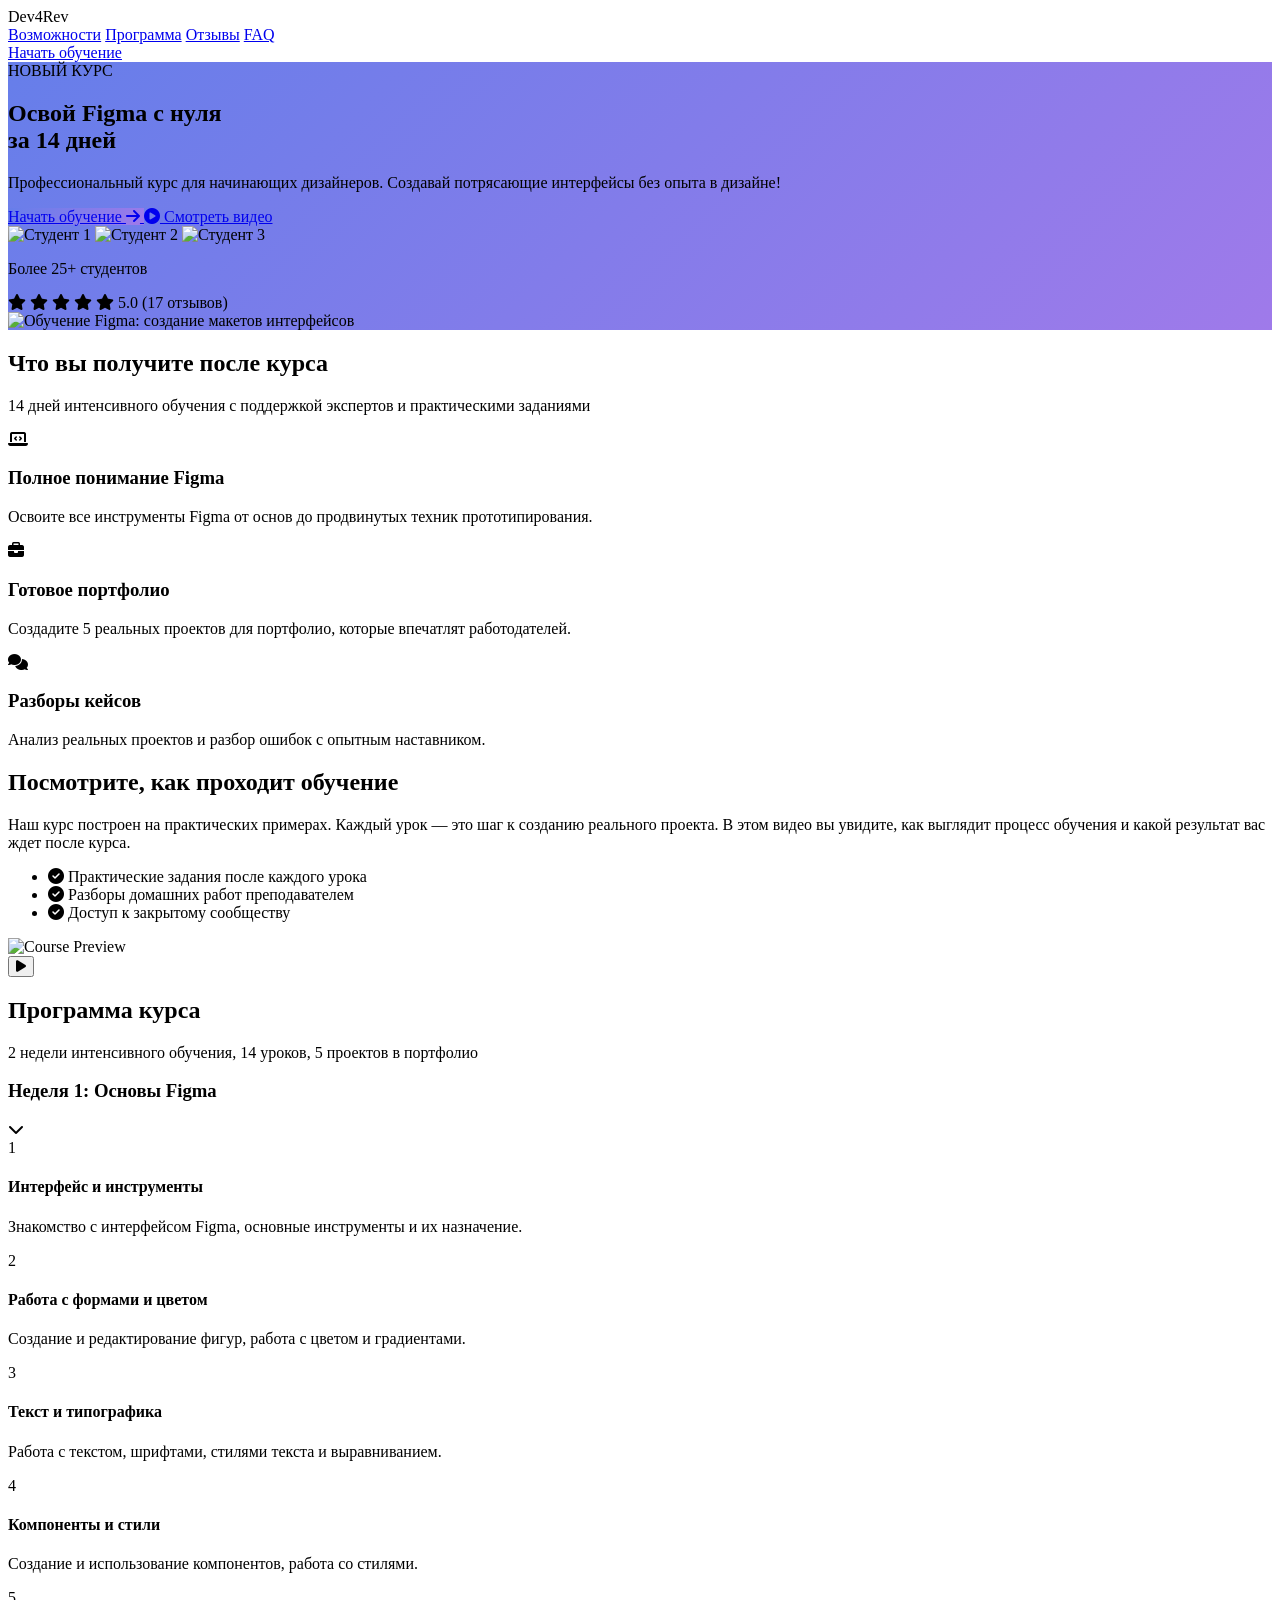
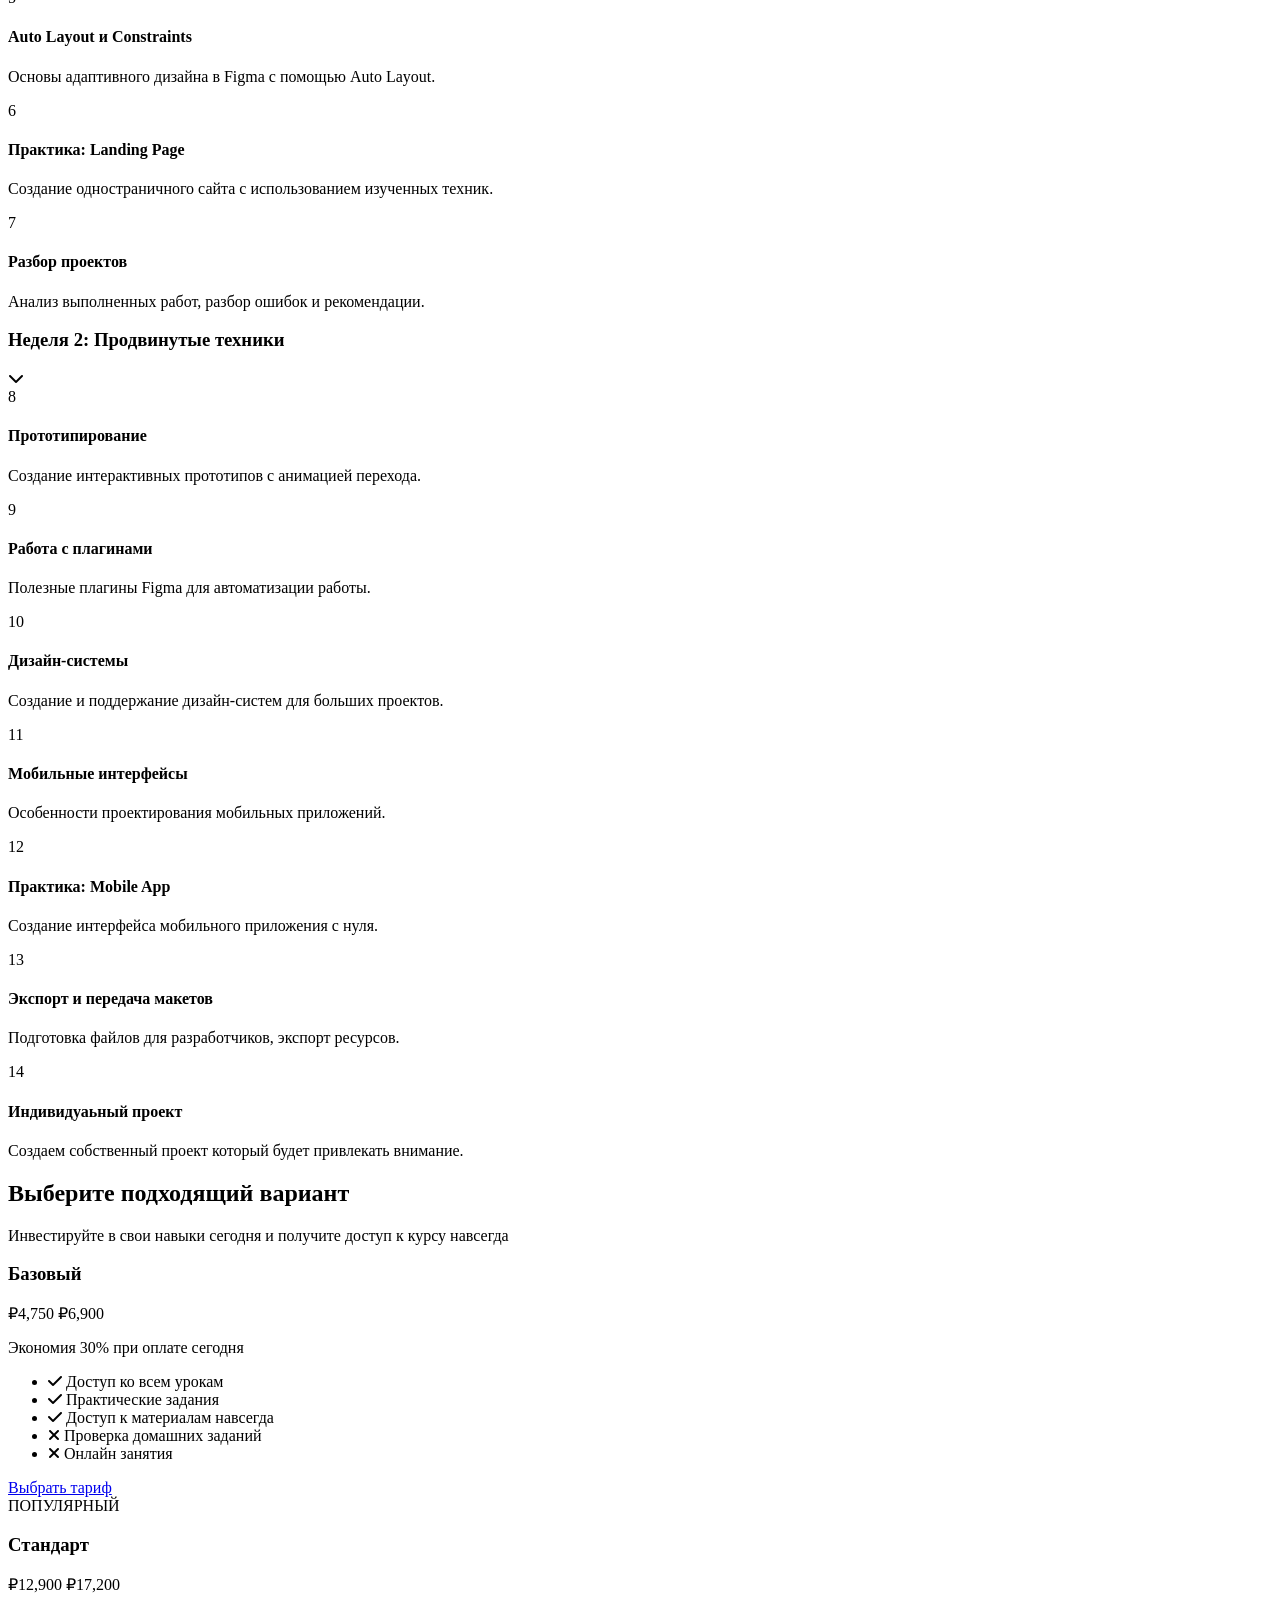
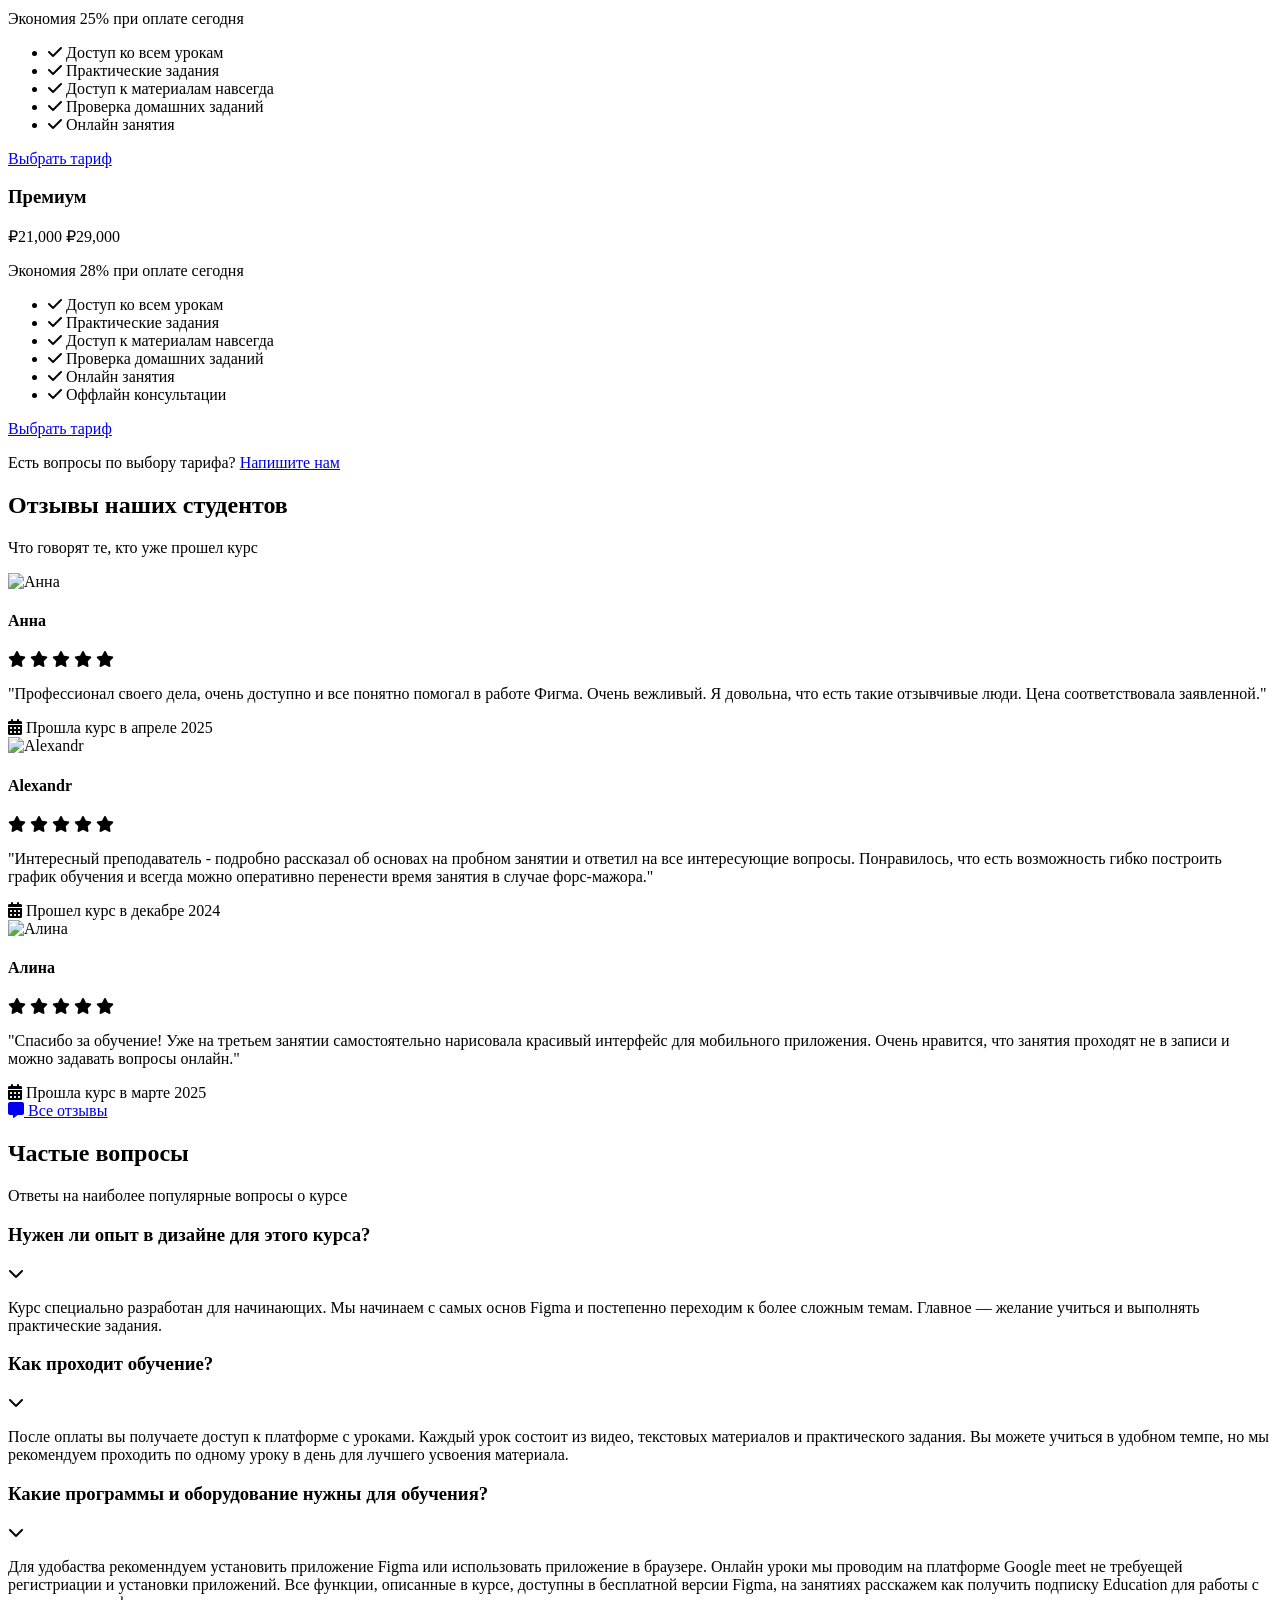
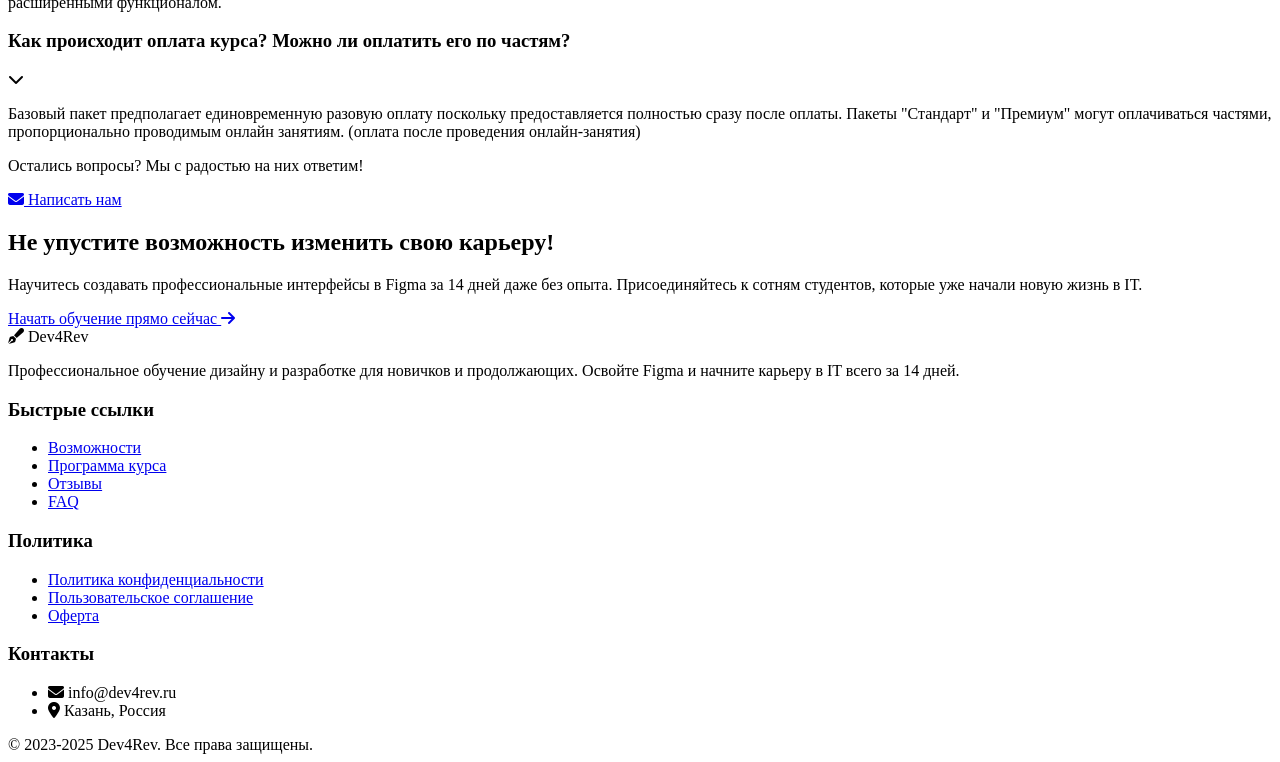
==== index.html @ c92b7bd2 "initial commit" ====
<!DOCTYPE html>
<html lang="ru">
<head>
    <meta charset="UTF-8" />
	<link rel="manifest" href="/site.webmanifest">
    <meta name="viewport" content="width=device-width, initial-scale=1.0" />
    <title>Figma для начинающих | Освой дизайн за 14 дней | Dev4Rev</title>
    <meta name="description" content="Освой Figma с нуля за 14 дней! Профессиональный курс по дизайну интерфейсов для новичков. Практика, портфолио, живое обучение.">

    <!-- Open Graph / Facebook -->
    <meta property="og:title" content="Figma для начинающих | Освой дизайн за 14 дней">
    <meta property="og:description" content="Профессиональный курс по дизайну интерфейсов для новичков.  Практика, портфолио, живое обучение.">
    <meta property="og:url" content="https://dev4rev.ru">
    <meta property="og:type" content="website">

    <!-- Canonical URL -->
    <link rel="canonical" href="https://dev4rev.ru">

    <!-- Schema.org Course Markup -->
    <script type="application/ld+json">
    {
      "@context": "https://schema.org ",
      "@type": "Course",
      "name": "Figma для начинающих",
      "description": "Профессиональный курс для начинающих дизайнеров. Создавай потрясающие интерфейсы без опыта в дизайне!",
      "provider": {
        "@type": "Organization",
        "name": "Dev4Rev",
        "sameAs": "https://dev4rev.ru"
      },
      "courseFormat": "Online",
      "offers": {
        "@type": "Offer",
        "priceCurrency": "RUB",
        "price": "4900",
        "url": "https://dev4rev.ru#program"
      }
    }
    </script>

    <!-- Подключения стилей -->
    <script src="https://cdn.tailwindcss.com "></script>
    <link href="https://fonts.googleapis.com/css2?family=Inter:wght@300;400;500;600;700&display=swap" rel="stylesheet">
    <link rel="stylesheet" href=" https://cdnjs.cloudflare.com/ajax/libs/font-awesome/6.4.0/css/all.min.css ">

    <!-- JS скрипты -->
    <script>
        document.addEventListener('DOMContentLoaded', function () {
            // FAQ accordion
            document.querySelectorAll('#faq [class*="rounded-xl"]').forEach(item => {
                const header = item.querySelector('div[class*="p-6"]');
                const content = item.querySelector('div[class*="hidden"]');
                const icon = item.querySelector('i');
                header.addEventListener('click', () => {
                    content.classList.toggle('hidden');
                    icon.classList.toggle('rotate-180');
                    item.classList.toggle('border-primary');
                    item.classList.toggle('border-gray-200');
                });
            });

            // Program accordion
            document.querySelectorAll('#program .rounded-xl').forEach(item => {
                const header = item.querySelector('div[class*="p-6"]');
                const content = item.querySelector('div[class*="border-t"]');
                const icon = item.querySelector('i');
                header.addEventListener('click', () => {
                    content.classList.toggle('hidden');
                    icon.classList.toggle('rotate-180');
                });
            });
        });

        tailwind.config = {
            theme: {
                extend: {
                    colors: {
                        primary: '#9F7AEA',
                        secondary: '#667EEA',
                        dark: '#1A202C',
                        light: '#F7FAFC',
                    },
                    fontFamily: {
                        sans: ['Inter', 'sans-serif'],
                    },
                }
            }
        }
    </script>

    <!-- Кастомные стили -->
    <style>
        .hero-gradient {
            background: linear-gradient(135deg, #667EEA 0%, #9F7AEA 100%);
        }

        .feature-card:hover {
            transform: translateY(-5px);
            box-shadow: 0 20px 25px -5px rgba(0, 0, 0, 0.1), 0 10px 10px -5px rgba(0, 0, 0, 0.04);
        }

        .transition-all {
            transition: all 0.3s ease;
        }

        .accordion-content {
            transition: max-height 0.3s ease-out, opacity 0.3s ease;
            overflow: hidden;
        }

        .btn-primary {
            background: linear-gradient(135deg, #667EEA 0%, #9F7AEA 100%);
        }

        .btn-primary:hover {
            transform: translateY(-2px);
            box-shadow: 0 10px 15px -3px rgba(0, 0, 0, 0.1), 0 4px 6px -2px rgba(0, 0, 0, 0.05);
        }
    </style>
</head>
<body class="font-sans bg-gray-50">
    <!-- Navigation -->
    <nav class="bg-white shadow-sm fixed w-full z-10">
        <div class="max-w-7xl mx-auto px-4 sm:px-6 lg:px-8">
            <div class="flex justify-between h-16">
                <div class="flex items-center">
                    <div class="flex-shrink-0 flex items-center">
                        <span class="text-xl font-bold text-dark">Dev4Rev</span>
                    </div>
                </div>
                <div class="hidden md:ml-6 md:flex items-center space-x-8">
                    <a href="#features" class="text-gray-500 hover:text-primary transition-all">Возможности</a>
                    <a href="#program" class="text-gray-500 hover:text-primary transition-all">Программа</a>
                    <a href="#reviews" class="text-gray-500 hover:text-primary transition-all">Отзывы</a>
                    <a href="#faq" class="text-gray-500 hover:text-primary transition-all">FAQ</a>
                </div>
                <div class="flex items-center">
                    <a href="#pricing" class="ml-4 inline-flex items-center px-4 py-2 border border-transparent text-sm font-medium rounded-md text-white bg-primary hover:bg-purple-700 transition-all">
                        Начать обучение
                    </a>
                </div>
            </div>
        </div>
    </nav>

    <!-- Hero Section -->
    <main>
        <section class="hero-gradient pt-32 pb-20 text-white">
            <div class="max-w-7xl mx-auto px-4 sm:px-6 lg:px-8">
                <div class="md:flex md:items-center md:justify-between">
                    <div class="md:w-1/2 mb-12 md:mb-0">
                        <span class="inline-block px-3 py-1 text-xs font-semibold bg-white text-primary rounded-full mb-4">НОВЫЙ КУРС</span>
                        <h1 class="text-4xl md:text-5xl font-bold mb-6">Освой Figma с нуля </br>за 14 дней</h1>
                        <p class="text-xl mb-8 text-gray-100">Профессиональный курс для начинающих дизайнеров. Создавай потрясающие интерфейсы без опыта в дизайне!</p>
                        <div class="flex flex-col sm:flex-row space-y-4 sm:space-y-0 sm:space-x-4">
                            <a href="#pricing" class="btn-primary px-8 py-4 rounded-lg font-bold text-white text-center transition-all">
                                Начать обучение <i class="fas fa-arrow-right ml-2"></i>
                            </a>
                            <a href="#video" class="flex items-center justify-center px-8 py-4 bg-white bg-opacity-10 rounded-lg font-medium transition-all hover:bg-opacity-20">
                                <i class="fas fa-play-circle mr-2 text-xl"></i> Смотреть видео
                            </a>
                        </div>
                        <div class="mt-10 flex items-center">
                            <div class="flex -space-x-2">
                                <img class="w-10 h-10 rounded-full border-2 border-white" src="https://randomuser.me/api/portraits/women/12.jpg " alt="Студент 1">
                                <img class="w-10 h-10 rounded-full border-2 border-white" src="https://randomuser.me/api/portraits/men/32.jpg " alt="Студент 2">
                                <img class="w-10 h-10 rounded-full border-2 border-white" src="https://randomuser.me/api/portraits/women/44.jpg " alt="Студент 3">
                            </div>
                            <div class="ml-4">
                                <p class="text-sm font-medium">Более <span class="font-bold">25+</span> студентов</p>
                                <div class="flex">
                                    <i class="fas fa-star text-yellow-300"></i>
                                    <i class="fas fa-star text-yellow-300"></i>
                                    <i class="fas fa-star text-yellow-300"></i>
                                    <i class="fas fa-star text-yellow-300"></i>
                                    <i class="fas fa-star text-yellow-300"></i>
                                    <span class="ml-1 text-sm">5.0 (17 отзывов)</span>
                                </div>
                            </div>
                        </div>
                    </div>
                    <div class="md:w-1/2 relative">
                        <div class="relative z-4">
                            <img src="https://cdn.sanity.io/images/599r6htc/regionalized/c0b37c91abda040890243c39c5973fde5b888a18-1081x541.png?w=1200&q=70&fit=max&auto=format " alt="Обучение Figma: создание макетов интерфейсов" class="rounded-lg shadow-2xl transform rotate-1">
                        </div>
                        <div class="absolute -bottom-6 -left-6 w-32 h-32 bg-purple-200 rounded-full opacity-30"></div>
                        <div class="absolute -top-6 -right-6 w-40 h-40 bg-blue-200 rounded-full opacity-30"></div>
                    </div>
                </div>
            </div>
        </section>

    <!-- Features Section -->
    <section id="features" class="py-20 bg-gray-50">
        <div class="max-w-7xl mx-auto px-4 sm:px-6 lg:px-8">
            <div class="text-center mb-16">
                <h2 class="text-3xl font-bold text-dark mb-4">Что вы получите после курса</h2>
                <p class="text-xl text-gray-600 max-w-3xl mx-auto">14 дней интенсивного обучения с поддержкой экспертов и практическими заданиями</p>
            </div>
            <div class="grid grid-cols-1 md:grid-cols-2 lg:grid-cols-3 gap-8">
                <div class="feature-card bg-white p-8 rounded-xl shadow-md transition-all">
                    <div class="w-14 h-14 bg-purple-100 rounded-lg flex items-center justify-center mb-6">
                        <i class="fas fa-laptop-code text-primary text-2xl"></i>
                    </div>
                    <h3 class="text-xl font-semibold mb-3">Полное понимание Figma</h3>
                    <p class="text-gray-600">Освоите все инструменты Figma от основ до продвинутых техник прототипирования.</p>
                </div>
                <div class="feature-card bg-white p-8 rounded-xl shadow-md transition-all">
                    <div class="w-14 h-14 bg-blue-100 rounded-lg flex items-center justify-center mb-6">
                        <i class="fas fa-briefcase text-secondary text-2xl"></i>
                    </div>
                    <h3 class="text-xl font-semibold mb-3">Готовое портфолио</h3>
                    <p class="text-gray-600">Создадите 5 реальных проектов для портфолио, которые впечатлят работодателей.</p>
                </div>
                <div class="feature-card bg-white p-8 rounded-xl shadow-md transition-all">
                    <div class="w-14 h-14 bg-purple-100 rounded-lg flex items-center justify-center mb-6">
                        <i class="fas fa-comments text-primary text-2xl"></i>
                    </div>
                    <h3 class="text-xl font-semibold mb-3">Разборы кейсов</h3>
                    <p class="text-gray-600">Анализ реальных проектов и разбор ошибок с опытным наставником.</p>
                </div>
            </div>
        </div>
    </section>

    <!-- Video Section -->
    <section id="video" class="py-20 bg-white">
        <div class="max-w-7xl mx-auto px-4 sm:px-6 lg:px-8">
            <div class="md:flex items-center">
                <div class="md:w-1/2 mb-12 md:mb-0 md:pr-12">
                    <h2 class="text-3xl font-bold text-dark mb-6">Посмотрите, как проходит обучение</h2>
                    <p class="text-gray-600 mb-8">Наш курс построен на практических примерах. Каждый урок — это шаг к созданию реального проекта. В этом видео вы увидите, как выглядит процесс обучения и какой результат вас ждет после курса.</p>
                    <ul class="space-y-4">
                        <li class="flex items-start">
                            <i class="fas fa-check-circle text-primary mt-1 mr-3"></i>
                            <span class="text-gray-700">Практические задания после каждого урока</span>
                        </li>
                        <li class="flex items-start">
                            <i class="fas fa-check-circle text-primary mt-1 mr-3"></i>
                            <span class="text-gray-700">Разборы домашних работ преподавателем</span>
                        </li>
                        <li class="flex items-start">
                            <i class="fas fa-check-circle text-primary mt-1 mr-3"></i>
                            <span class="text-gray-700">Доступ к закрытому сообществу</span>
                        </li>
                    </ul>
                </div>
                <div class="md:w-1/2 relative">
                    <div class="relative aspect-w-16 aspect-h-9 overflow-hidden rounded-xl shadow-xl">
                        <img src="https://framerusercontent.com/images/FvdrqyqziFHAx7HoDDETx0c4aE0.png" alt="Course Preview" class="w-full h-full object-cover">
                        <div class="absolute inset-0 flex items-center justify-center">
                            <a href="#" target="__blank">
							<button class="w-16 h-16 rounded-full bg-white bg-opacity-80 flex items-center justify-center transform transition-all hover:scale-110">
                                <i class="fas fa-play text-primary text-2xl"></i>
                            </button></a>
                        </div>
                    </div>
                    <div class="absolute -bottom-6 -left-6 w-32 h-32 bg-purple-100 rounded-full opacity-30 z-0"></div>
                </div>
            </div>
        </div>
    </section>

    <!-- Program Section -->
    <section id="program" class="py-20 bg-gray-50">
        <div class="max-w-7xl mx-auto px-4 sm:px-6 lg:px-8">
            <div class="text-center mb-16">
                <h2 class="text-3xl font-bold text-dark mb-4">Программа курса</h2>
                <p class="text-xl text-gray-600 max-w-3xl mx-auto">2 недели интенсивного обучения, 14 уроков, 5 проектов в портфолио</p>
            </div>
            <div class="max-w-3xl mx-auto">
                <div class="space-y-8">
                    <!-- Week 1 -->
                    <div class="bg-white rounded-xl shadow-md overflow-hidden transition-all hover:shadow-lg">
                        <div class="p-6 bg-primary text-white flex justify-between items-center cursor-pointer hover:bg-purple-700">
                            <h3 class="text-xl font-bold">Неделя 1: Основы Figma</h3>
                            <i class="fas fa-chevron-down transform transition-transform duration-300"></i>
                        </div>
                        <div class="px-6 py-4 border-t border-gray-100">
                            <div class="space-y-4">
                                <div class="flex items-start">
                                    <div class="flex-shrink-0 h-10 w-10 rounded-full bg-purple-50 flex items-center justify-center mr-4">
                                        <span class="text-primary font-bold">1</span>
                                    </div>
                                    <div>
                                        <h4 class="font-medium text-gray-900">Интерфейс и инструменты</h4>
                                        <p class="text-gray-600 text-sm mt-1">Знакомство с интерфейсом Figma, основные инструменты и их назначение.</p>
                                    </div>
                                </div>
                                <div class="flex items-start">
                                    <div class="flex-shrink-0 h-10 w-10 rounded-full bg-purple-50 flex items-center justify-center mr-4">
                                        <span class="text-primary font-bold">2</span>
                                    </div>
                                    <div>
                                        <h4 class="font-medium text-gray-900">Работа с формами и цветом</h4>
                                        <p class="text-gray-600 text-sm mt-1">Создание и редактирование фигур, работа с цветом и градиентами.</p>
                                    </div>
                                </div>
                                <div class="flex items-start">
                                    <div class="flex-shrink-0 h-10 w-10 rounded-full bg-purple-50 flex items-center justify-center mr-4">
                                        <span class="text-primary font-bold">3</span>
                                    </div>
                                    <div>
                                        <h4 class="font-medium text-gray-900">Текст и типографика</h4>
                                        <p class="text-gray-600 text-sm mt-1">Работа с текстом, шрифтами, стилями текста и выравниванием.</p>
                                    </div>
                                </div>
                                <div class="flex items-start">
                                    <div class="flex-shrink-0 h-10 w-10 rounded-full bg-purple-50 flex items-center justify-center mr-4">
                                        <span class="text-primary font-bold">4</span>
                                    </div>
                                    <div>
                                        <h4 class="font-medium text-gray-900">Компоненты и стили</h4>
                                        <p class="text-gray-600 text-sm mt-1">Создание и использование компонентов, работа со стилями.</p>
                                    </div>
                                </div>
                                <div class="flex items-start">
                                    <div class="flex-shrink-0 h-10 w-10 rounded-full bg-purple-50 flex items-center justify-center mr-4">
                                        <span class="text-primary font-bold">5</span>
                                    </div>
                                    <div>
                                        <h4 class="font-medium text-gray-900">Auto Layout и Constraints</h4>
                                        <p class="text-gray-600 text-sm mt-1">Основы адаптивного дизайна в Figma с помощью Auto Layout.</p>
                                    </div>
                                </div>
                                <div class="flex items-start">
                                    <div class="flex-shrink-0 h-10 w-10 rounded-full bg-purple-50 flex items-center justify-center mr-4">
                                        <span class="text-primary font-bold">6</span>
                                    </div>
                                    <div>
                                        <h4 class="font-medium text-gray-900">Практика: Landing Page</h4>
                                        <p class="text-gray-600 text-sm mt-1">Создание одностраничного сайта с использованием изученных техник.</p>
                                    </div>
                                </div>
                                <div class="flex items-start">
                                    <div class="flex-shrink-0 h-10 w-10 rounded-full bg-purple-50 flex items-center justify-center mr-4">
                                        <span class="text-primary font-bold">7</span>
                                    </div>
                                    <div>
                                        <h4 class="font-medium text-gray-900">Разбор проектов</h4>
                                        <p class="text-gray-600 text-sm mt-1">Анализ выполненных работ, разбор ошибок и рекомендации.</p>
                                    </div>
                                </div>
                            </div>
                        </div>
                    </div>
                    <!-- Week 2 -->
                    <div class="bg-white rounded-xl shadow-md overflow-hidden">
                        <div class="p-6 bg-secondary text-white flex justify-between items-center cursor-pointer">
                            <h3 class="text-xl font-bold">Неделя 2: Продвинутые техники</h3>
                            <i class="fas fa-chevron-down transform transition-transform duration-300"></i>
                        </div>
                        <div class="px-6 py-4 border-t border-gray-100">
                            <div class="space-y-4">
                                <div class="flex items-start">
                                    <div class="flex-shrink-0 h-10 w-10 rounded-full bg-blue-50 flex items-center justify-center mr-4">
                                        <span class="text-secondary font-bold">8</span>
                                    </div>
                                    <div>
                                        <h4 class="font-medium text-gray-900">Прототипирование</h4>
                                        <p class="text-gray-600 text-sm mt-1">Создание интерактивных прототипов с анимацией перехода.</p>
                                    </div>
                                </div>
                                <div class="flex items-start">
                                    <div class="flex-shrink-0 h-10 w-10 rounded-full bg-blue-50 flex items-center justify-center mr-4">
                                        <span class="text-secondary font-bold">9</span>
                                    </div>
                                    <div>
                                        <h4 class="font-medium text-gray-900">Работа с плагинами</h4>
                                        <p class="text-gray-600 text-sm mt-1">Полезные плагины Figma для автоматизации работы.</p>
                                    </div>
                                </div>
                                <div class="flex items-start">
                                    <div class="flex-shrink-0 h-10 w-10 rounded-full bg-blue-50 flex items-center justify-center mr-4">
                                        <span class="text-secondary font-bold">10</span>
                                    </div>
                                    <div>
                                        <h4 class="font-medium text-gray-900">Дизайн-системы</h4>
                                        <p class="text-gray-600 text-sm mt-1">Создание и поддержание дизайн-систем для больших проектов.</p>
                                    </div>
                                </div>
                                <div class="flex items-start">
                                    <div class="flex-shrink-0 h-10 w-10 rounded-full bg-blue-50 flex items-center justify-center mr-4">
                                        <span class="text-secondary font-bold">11</span>
                                    </div>
                                    <div>
                                        <h4 class="font-medium text-gray-900">Мобильные интерфейсы</h4>
                                        <p class="text-gray-600 text-sm mt-1">Особенности проектирования мобильных приложений.</p>
                                    </div>
                                </div>
                                <div class="flex items-start">
                                    <div class="flex-shrink-0 h-10 w-10 rounded-full bg-blue-50 flex items-center justify-center mr-4">
                                        <span class="text-secondary font-bold">12</span>
                                    </div>
                                    <div>
                                        <h4 class="font-medium text-gray-900">Практика: Mobile App</h4>
                                        <p class="text-gray-600 text-sm mt-1">Создание интерфейса мобильного приложения с нуля.</p>
                                    </div>
                                </div>
                                <div class="flex items-start">
                                    <div class="flex-shrink-0 h-10 w-10 rounded-full bg-blue-50 flex items-center justify-center mr-4">
                                        <span class="text-secondary font-bold">13</span>
                                    </div>
                                    <div>
                                        <h4 class="font-medium text-gray-900">Экспорт и передача макетов</h4>
                                        <p class="text-gray-600 text-sm mt-1">Подготовка файлов для разработчиков, экспорт ресурсов.</p>
                                    </div>
                                </div>
                                <div class="flex items-start">
                                    <div class="flex-shrink-0 h-10 w-10 rounded-full bg-blue-50 flex items-center justify-center mr-4">
                                        <span class="text-secondary font-bold">14</span>
                                    </div>
                                    <div>
                                        <h4 class="font-medium text-gray-900">Индивидуаьный проект</h4>
                                        <p class="text-gray-600 text-sm mt-1">Создаем собственный проект который будет привлекать внимание.</p>
                                    </div>
                                </div>
                            </div>
                        </div>
                    </div>
                </div>
            </div>
        </div>
    </section>

    <!-- Pricing Section -->
    <section id="pricing" class="py-20 bg-white">
        <div class="max-w-7xl mx-auto px-4 sm:px-6 lg:px-8">
            <div class="text-center mb-16">
                <h2 class="text-3xl font-bold text-dark mb-4">Выберите подходящий вариант</h2>
                <p class="text-xl text-gray-600 max-w-3xl mx-auto">Инвестируйте в свои навыки сегодня и получите доступ к курсу навсегда</p>
            </div>
            <div class="grid grid-cols-1 md:grid-cols-3 gap-8 max-w-5xl mx-auto">
                <!-- Basic Plan -->
                <div class="bg-white rounded-xl shadow-md overflow-hidden border border-gray-200">
                    <div class="p-6 bg-gray-50">
                        <h3 class="text-xl font-semibold text-gray-800">Базовый</h3>
                        <div class="mt-4">
                            <span class="text-4xl font-bold text-dark">₽4,750</span>
                            <span class="text-gray-500 line-through ml-2">₽6,900</span>
                        </div>
                        <p class="mt-2 text-sm text-gray-500">Экономия 30% при оплате сегодня</p>
                    </div>
                    <div class="p-6">
                        <ul class="space-y-4">
                            <li class="flex items-start">
                                <i class="fas fa-check text-green-500 mt-1 mr-3"></i>
                                <span class="text-gray-700">Доступ ко всем урокам</span>
                            </li>
                            <li class="flex items-start">
                                <i class="fas fa-check text-green-500 mt-1 mr-3"></i>
                                <span class="text-gray-700">Практические задания</span>
                            </li>
                            <li class="flex items-start">
                                <i class="fas fa-check text-green-500 mt-1 mr-3"></i>
                                <span class="text-gray-700">Доступ к материалам навсегда</span>
                            </li>
                            <li class="flex items-start opacity-50">
                                <i class="fas fa-times text-gray-400 mt-1 mr-3"></i>
                                <span class="text-gray-500">Проверка домашних заданий</span>
                            </li>
                            <li class="flex items-start opacity-50">
                                <i class="fas fa-times text-gray-400 mt-1 mr-3"></i>
                                <span class="text-gray-500">Онлайн занятия</span>
                            </li>
                        </ul>
                        <a target="__blank" href="https://t.me/dev4rev_bot?start=buy_base" class="mt-8 block w-full px-6 py-3 border border-gray-300 rounded-md text-center font-medium text-gray-700 hover:bg-gray-50 transition-all">
                            Выбрать тариф
                        </a>
                    </div>
                </div>
                <!-- Popular Plan -->
                <div class="bg-white rounded-xl shadow-xl overflow-hidden border-2 border-primary relative">
                    <div class="absolute top-0 right-0 bg-primary text-white text-xs font-bold px-3 py-1 rounded-bl-lg">ПОПУЛЯРНЫЙ</div>
                    <div class="p-6 bg-gradient-to-r from-purple-100 to-blue-100">
                        <h3 class="text-xl font-semibold text-gray-800">Стандарт</h3>
                        <div class="mt-4">
                            <span class="text-4xl font-bold text-dark">₽12,900</span>
                            <span class="text-gray-500 line-through ml-2">₽17,200</span>
                        </div>
                        <p class="mt-2 text-sm text-gray-500">Экономия 25% при оплате сегодня</p>
                    </div>
                    <div class="p-6">
                        <ul class="space-y-4">
                            <li class="flex items-start">
                                <i class="fas fa-check text-green-500 mt-1 mr-3"></i>
                                <span class="text-gray-700">Доступ ко всем урокам</span>
                            </li>
                            <li class="flex items-start">
                                <i class="fas fa-check text-green-500 mt-1 mr-3"></i>
                                <span class="text-gray-700">Практические задания</span>
                            </li>
                            <li class="flex items-start">
                                <i class="fas fa-check text-green-500 mt-1 mr-3"></i>
                                <span class="text-gray-700">Доступ к материалам навсегда</span>
                            </li>
                            <li class="flex items-start">
                                <i class="fas fa-check text-green-500 mt-1 mr-3"></i>
                                <span class="text-gray-700">Проверка домашних заданий</span>
                            </li>
                            <li class="flex items-start">
                                <i class="fas fa-check text-green-500 mt-1 mr-3"></i>
                                <span class="text-gray-700">Онлайн занятия</span>
                            </li>
                        </ul>
                        <a target="__blank" href="https://t.me/dev4rev_bot?start=buy_standart" class="mt-8 block w-full px-6 py-3 bg-primary text-white rounded-md text-center font-medium hover:bg-purple-700 transition-all">
                            Выбрать тариф
                        </a>
                    </div>
                </div>
                <!-- Premium Plan -->
                <div class="bg-white rounded-xl shadow-md overflow-hidden border border-gray-200">
                    <div class="p-6 bg-gray-50">
                        <h3 class="text-xl font-semibold text-gray-800">Премиум</h3>
                        <div class="mt-4">
                            <span class="text-4xl font-bold text-dark">₽21,000</span>
                            <span class="text-gray-500 line-through ml-2">₽29,000</span>
                        </div>
                        <p class="mt-2 text-sm text-gray-500">Экономия 28% при оплате сегодня</p>
                    </div>
                    <div class="p-6">
                        <ul class="space-y-4">
                            <li class="flex items-start">
                                <i class="fas fa-check text-green-500 mt-1 mr-3"></i>
                                <span class="text-gray-700">Доступ ко всем урокам</span>
                            </li>
                            <li class="flex items-start">
                                <i class="fas fa-check text-green-500 mt-1 mr-3"></i>
                                <span class="text-gray-700">Практические задания</span>
                            </li>
                            <li class="flex items-start">
                                <i class="fas fa-check text-green-500 mt-1 mr-3"></i>
                                <span class="text-gray-700">Доступ к материалам навсегда</span>
                            </li>
                            <li class="flex items-start">
                                <i class="fas fa-check text-green-500 mt-1 mr-3"></i>
                                <span class="text-gray-700">Проверка домашних заданий</span>
                            </li>
                            <li class="flex items-start">
                                <i class="fas fa-check text-green-500 mt-1 mr-3"></i>
                                <span class="text-gray-700">Онлайн занятия</span>
                            </li>
                            <li class="flex items-start">
                                <i class="fas fa-check text-green-500 mt-1 mr-3"></i>
                                <span class="text-gray-700">Оффлайн консультации</span>
                            </li>
                        </ul>
                        <a target="__blank" href="https://t.me/dev4rev_bot?start=buy_premium" " class="mt-8 block w-full px-6 py-3 border border-gray-300 rounded-md text-center font-medium text-gray-700 hover:bg-gray-50 transition-all">
                            Выбрать тариф
                        </a>
                    </div>
                </div>
            </div>
            <div class="mt-12 text-center">
                <p class="text-gray-600">Есть вопросы по выбору тарифа? <a target="__blank" href="https://t.me/dmitry_barekaev?text=Здравствуйте!%20Пишу%20Вам%20с%20сайта,%20помогите,%20пожалуйста,%20выбрать%20подходящий%20тариф." class="text-primary font-medium hover:underline">Напишите нам</a></p>
            </div>
        </div>
    </section>

    <!-- Reviews Section -->
    <section id="reviews" class="py-20 bg-gray-50">
        <div class="max-w-7xl mx-auto px-4 sm:px-6 lg:px-8">
            <div class="text-center mb-16">
                <h2 class="text-3xl font-bold text-dark mb-4">Отзывы наших студентов</h2>
                <p class="text-xl text-gray-600 max-w-3xl mx-auto">Что говорят те, кто уже прошел курс</p>
            </div>
            <div class="grid grid-cols-1 md:grid-cols-2 lg:grid-cols-3 gap-8">
                <!-- Review 1 -->
                <div class="bg-white p-8 rounded-xl shadow-md">
                    <div class="flex items-center mb-6">
                        <img class="w-12 h-12 rounded-full mr-4" src="https://60.img.avito.st/image/1/1.h8C-87a1PSmIVKkvvPGgpsRRKSkAWKkviFQpKw.rT9zU6gJmUIm_iBHNNWnpF03jcjMUFcI9_13wT3ETgQ" alt="Анна">
                        <div>
                            <h4 class="font-bold">Анна</h4>
                            <div class="flex">
                                <i class="fas fa-star text-yellow-300"></i>
                                <i class="fas fa-star text-yellow-300"></i>
                                <i class="fas fa-star text-yellow-300"></i>
                                <i class="fas fa-star text-yellow-300"></i>
                                <i class="fas fa-star text-yellow-300"></i>
                            </div>
                        </div>
                    </div>
                    <p class="text-gray-600 mb-4">"Профессионал своего дела, очень доступно и все понятно помогал в работе Фигма. Очень вежливый. Я довольна, что есть такие отзывчивые люди. Цена соответствовала заявленной."</p>
                    <div class="flex items-center text-sm text-gray-500">
                        <i class="fas fa-calendar-alt mr-2"></i>
                        <span>Прошла курс в апреле 2025</span>
                    </div>
                </div>
                <!-- Review 2 -->
                <div class="bg-white p-8 rounded-xl shadow-md">
                    <div class="flex items-center mb-6">
                        <img class="w-12 h-12 rounded-full mr-4" src="https://static.avito.ru/stub_avatars/A/1_256x256.png" alt="Alexandr">
                        <div>
                            <h4 class="font-bold">Alexandr</h4>
                            <div class="flex">
                                <i class="fas fa-star text-yellow-300"></i>
                                <i class="fas fa-star text-yellow-300"></i>
                                <i class="fas fa-star text-yellow-300"></i>
                                <i class="fas fa-star text-yellow-300"></i>
                                <i class="fas fa-star text-yellow-300"></i>
                            </div>
                        </div>
                    </div>
                    <p class="text-gray-600 mb-4">"Интересный преподаватель - подробно рассказал об основах на пробном занятии и ответил на все интересующие вопросы.
Понравилось, что есть возможность гибко построить график обучения и всегда можно оперативно перенести время занятия в случае форс-мажора."</p>
                    <div class="flex items-center text-sm text-gray-500">
                        <i class="fas fa-calendar-alt mr-2"></i>
                        <span>Прошел курс в декабре 2024</span>
                    </div>
                </div>
                <!-- Review 3 -->
                <div class="bg-white p-8 rounded-xl shadow-md">
                    <div class="flex items-center mb-6">
                        <img class="w-12 h-12 rounded-full mr-4" src="https://80.img.avito.st/image/1/1.Re-V4La1_wajR2sAk7VhjY9B6wYrS2sAo0frBA.Ooa0Q7v9BANani1WMoZd594pVdro3wUenOvkdEspooc" alt="Алина">
                        <div>
                            <h4 class="font-bold">Алина</h4>
                            <div class="flex">
                                <i class="fas fa-star text-yellow-300"></i>
                                <i class="fas fa-star text-yellow-300"></i>
                                <i class="fas fa-star text-yellow-300"></i>
                                <i class="fas fa-star text-yellow-300"></i>
                                <i class="fas fa-star text-yellow-300"></i>
                            </div>
                        </div>
                    </div>
                    <p class="text-gray-600 mb-4">"Спасибо за обучение!
Уже на третьем занятии самостоятельно нарисовала красивый интерфейс для мобильного приложения.
Очень нравится, что занятия проходят не в записи и можно задавать вопросы онлайн."</p>
                    <div class="flex items-center text-sm text-gray-500">
                        <i class="fas fa-calendar-alt mr-2"></i>
                        <span>Прошла курс в марте 2025</span>
                    </div>
                </div>
            </div>
            <div class="mt-12 text-center">
                <a target="__blank" href="https://www.avito.ru/brands/23c81b9abb8b9dbe35879d4d75542cc1/all?gdlkerfdnwq=101&page_from=from_item_card&iid=4286341876&sellerId=0dad040b1b04d634fc10e9fc06124dc4" class="inline-flex items-center px-6 py-3 border border-gray-300 rounded-md text-gray-700 font-medium hover:bg-gray-50 transition-all">
                    <i class="fas fa-comment-alt mr-2"></i> Все отзывы
                </a>
            </div>
        </div>
    </section>

    <!-- FAQ Section -->
    <section id="faq" class="py-20 bg-white">
        <div class="max-w-7xl mx-auto px-4 sm:px-6 lg:px-8">
            <div class="text-center mb-16">
                <h2 class="text-3xl font-bold text-dark mb-4">Частые вопросы</h2>
                <p class="text-xl text-gray-600 max-w-3xl mx-auto">Ответы на наиболее популярные вопросы о курсе</p>
            </div>
            <div class="max-w-3xl mx-auto">
                <div class="space-y-4">
                    <!-- FAQ Item 1 -->
                    <div class="bg-white border border-gray-200 rounded-xl overflow-hidden transition-all duration-300 hover:border-primary">
                        <div class="flex justify-between items-center p-6 cursor-pointer hover:bg-gray-50">
                            <h3 class="text-lg font-medium text-gray-900">Нужен ли опыт в дизайне для этого курса?</h3>
                            <i class="fas fa-chevron-down text-gray-400 transform transition-transform duration-300"></i>
                        </div>
                        <div class="px-6 pb-6 hidden">
                            <p class="text-gray-600">Курс специально разработан для начинающих. Мы начинаем с самых основ Figma и постепенно переходим к более сложным темам. Главное — желание учиться и выполнять практические задания.</p>
                        </div>
                    </div>
                    <!-- FAQ Item 2 -->
                    <div class="bg-white border border-gray-200 rounded-xl overflow-hidden">
                        <div class="flex justify-between items-center p-6 cursor-pointer">
                            <h3 class="text-lg font-medium text-gray-900">Как проходит обучение?</h3>
                            <i class="fas fa-chevron-down text-gray-400 transform transition-transform duration-300"></i>
                        </div>
                        <div class="px-6 pb-6 hidden">
                            <p class="text-gray-600">После оплаты вы получаете доступ к платформе с уроками. Каждый урок состоит из видео, текстовых материалов и практического задания. Вы можете учиться в удобном темпе, но мы рекомендуем проходить по одному уроку в день для лучшего усвоения материала.</p>
                        </div>
                    </div>
                    <!-- FAQ Item 3 -->
                    <div class="bg-white border border-gray-200 rounded-xl overflow-hidden">
                        <div class="flex justify-between items-center p-6 cursor-pointer">
                            <h3 class="text-lg font-medium text-gray-900">Какие программы и оборудование нужны для обучения?</h3>
                            <i class="fas fa-chevron-down text-gray-400 transform transition-transform duration-300"></i>
                        </div>
                        <div class="px-6 pb-6 hidden">
                            <p class="text-gray-600">Для удобаства рекоменндуем установить приложение Figma или использовать приложение в браузере.
							Онлайн уроки мы проводим на платформе Google meet не требуещей регистриации и установки приложений.
							Все функции, описанные в курсе, доступны в бесплатной версии Figma, на занятиях расскажем как получить подписку Education для работы с расширенными функционалом.</p>
                        </div>
                    </div>
                    <!-- FAQ Item 4 -->
                    <div class="bg-white border border-gray-200 rounded-xl overflow-hidden">
                        <div class="flex justify-between items-center p-6 cursor-pointer">
                            <h3 class="text-lg font-medium text-gray-900">Как происходит оплата курса? Можно ли оплатить его по частям?</h3>
                            <i class="fas fa-chevron-down text-gray-400 transform transition-transform duration-300"></i>
                        </div>
                        <div class="px-6 pb-6 hidden">
                            <p class="text-gray-600">Базовый пакет предполагает единовременную разовую оплату поскольку предоставляется полностью сразу после оплаты. 
							Пакеты "Стандарт" и "Премиум" могут оплачиваться частями, пропорционально проводимым онлайн занятиям. (оплата после проведения онлайн-занятия)</p>
                        </div>
                    </div>
                </div>
                <div class="mt-12 text-center">
                    <p class="text-gray-600 mb-6">Остались вопросы? Мы с радостью на них ответим!</p>
                    <a target="__blank" href="https://t.me/dmitry_barekaev?text=Здравствуйте!%20Пишу%20Вам%20с%20сайта,%20подскажите%20пожалуйста..." class="inline-flex items-center px-6 py-3 border border-transparent text-sm font-medium rounded-md text-white bg-primary hover:bg-purple-700 transition-all">
                        <i class="fas fa-envelope mr-2"></i> Написать нам
                    </a>
                </div>
            </div>
        </div>
    </section>
	
	<!-- Final CTA -->
<section class="py-20 bg-primary text-white">
    <div class="max-w-4xl mx-auto px-4 sm:px-6 lg:px-8 text-center">
        <h2 class="text-3xl md:text-4xl font-bold mb-6">Не упустите возможность изменить свою карьеру!</h2>
        <p class="text-lg md:text-xl mb-10 text-gray-200">Научитесь создавать профессиональные интерфейсы в Figma за 14 дней даже без опыта. Присоединяйтесь к сотням студентов, которые уже начали новую жизнь в IT.</p>
        <a href="#pricing" class="inline-flex items-center px-8 py-4 border border-transparent text-lg font-medium rounded-md text-white bg-secondary hover:bg-purple-600 transition-all transform hover:scale-105 shadow-lg">
            Начать обучение прямо сейчас <i class="fas fa-arrow-right ml-3"></i>
        </a>
    </div>
</section>

<!-- Footer -->
<footer class="bg-dark text-white">
    <div class="max-w-7xl mx-auto px-4 sm:px-6 lg:px-8 py-12">
        <div class="grid grid-cols-1 md:grid-cols-4 gap-8">
            <!-- Company Info -->
            <div class="col-span-1">
                <div class="flex items-center mb-4">
                    <i class="fas fa-pen-fancy text-primary text-2xl mr-2"></i>
                    <span class="text-xl font-bold">Dev4Rev</span>
                </div>
                <p class="text-gray-400 text-sm">Профессиональное обучение дизайну и разработке для новичков и продолжающих. Освойте Figma и начните карьеру в IT всего за 14 дней.</p>
            </div>
            <!-- Quick Links -->
            <div>
                <h3 class="text-lg font-semibold mb-4">Быстрые ссылки</h3>
                <ul class="space-y-2">
                    <li><a href="#features" class="text-gray-400 hover:text-white transition-colors">Возможности</a></li>
                    <li><a href="#program" class="text-gray-400 hover:text-white transition-colors">Программа курса</a></li>
                    <li><a href="#reviews" class="text-gray-400 hover:text-white transition-colors">Отзывы</a></li>
                    <li><a href="#faq" class="text-gray-400 hover:text-white transition-colors">FAQ</a></li>
                </ul>
            </div>
            <!-- Legal -->
            <div>
                <h3 class="text-lg font-semibold mb-4">Политика</h3>
                <ul class="space-y-2">
                    <li><a href="#" class="text-gray-400 hover:text-white transition-colors">Политика конфиденциальности</a></li>
                    <li><a href="#" class="text-gray-400 hover:text-white transition-colors">Пользовательское соглашение</a></li>
                    <li><a href="#" class="text-gray-400 hover:text-white transition-colors">Оферта</a></li>
                </ul>
            </div>
            <!-- Contact -->
            <div>
                <h3 class="text-lg font-semibold mb-4">Контакты</h3>
                <ul class="space-y-2 text-gray-400">
                    <li class="flex items-center">
                        <i class="fas fa-envelope mr-3"></i>
                        <span>info@dev4rev.ru</span>
                    </li>
                    <li class="flex items-center">
                        <i class="fas fa-map-marker-alt mr-3"></i>
                        <span>Казань, Россия</span>
                    </li>
                </ul>
            </div>
        </div>
        <div class="border-t border-gray-800 mt-12 pt-8 text-center text-gray-500 text-sm">
            &copy; 2023-2025 Dev4Rev. Все права защищены.
        </div>
    </div>
</footer>

</body>
</html>
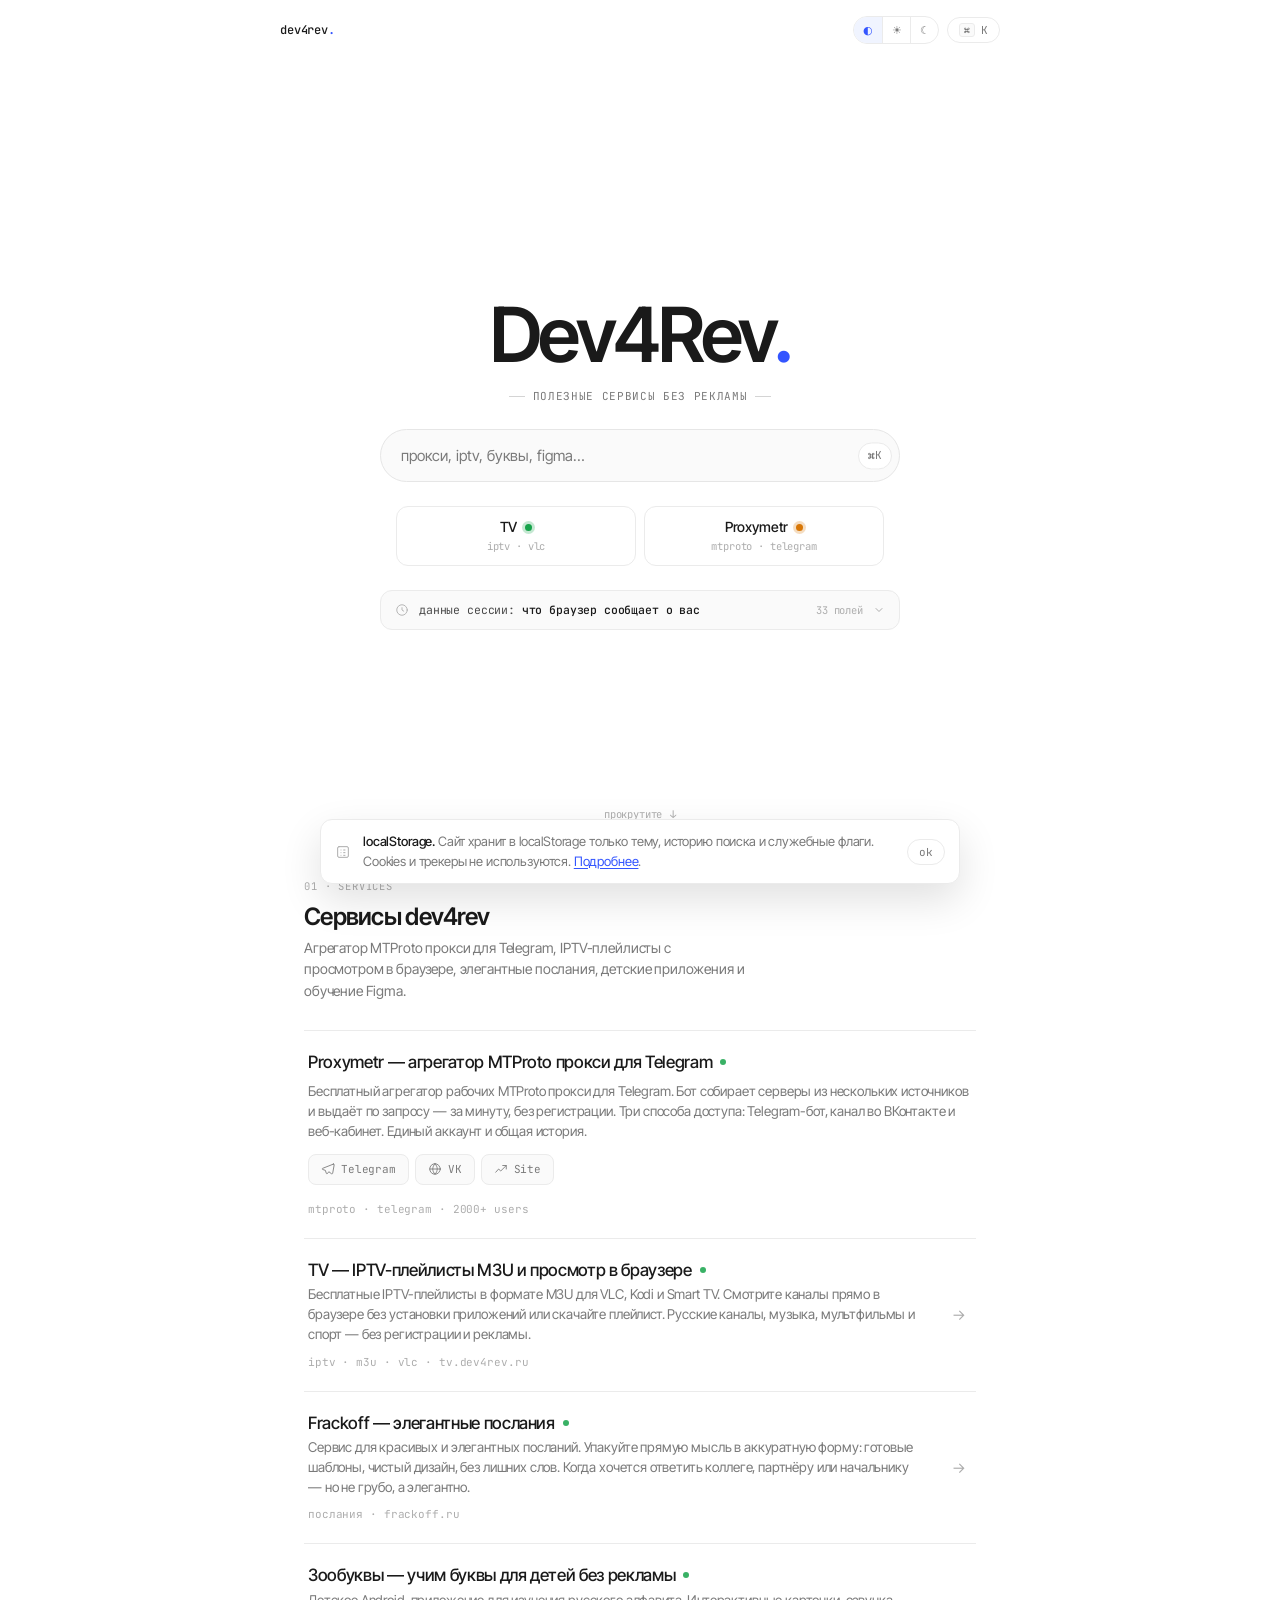
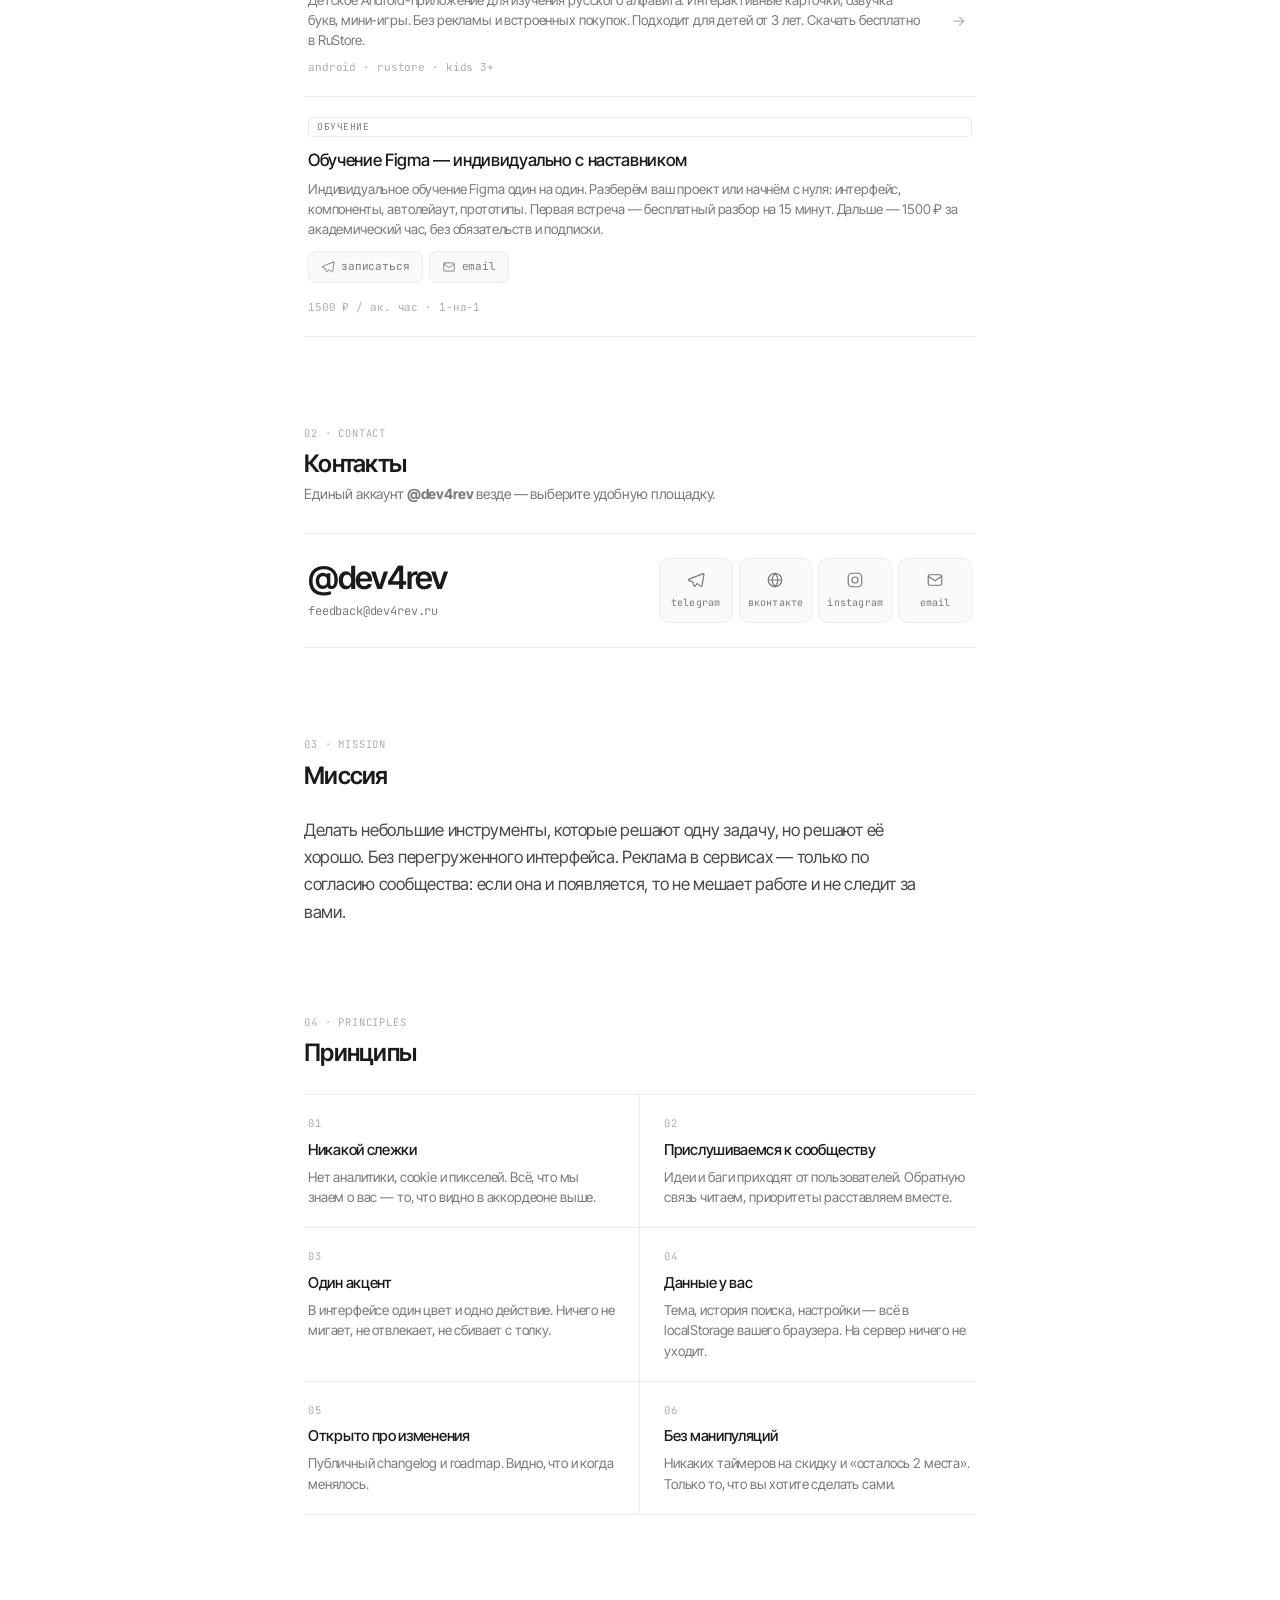
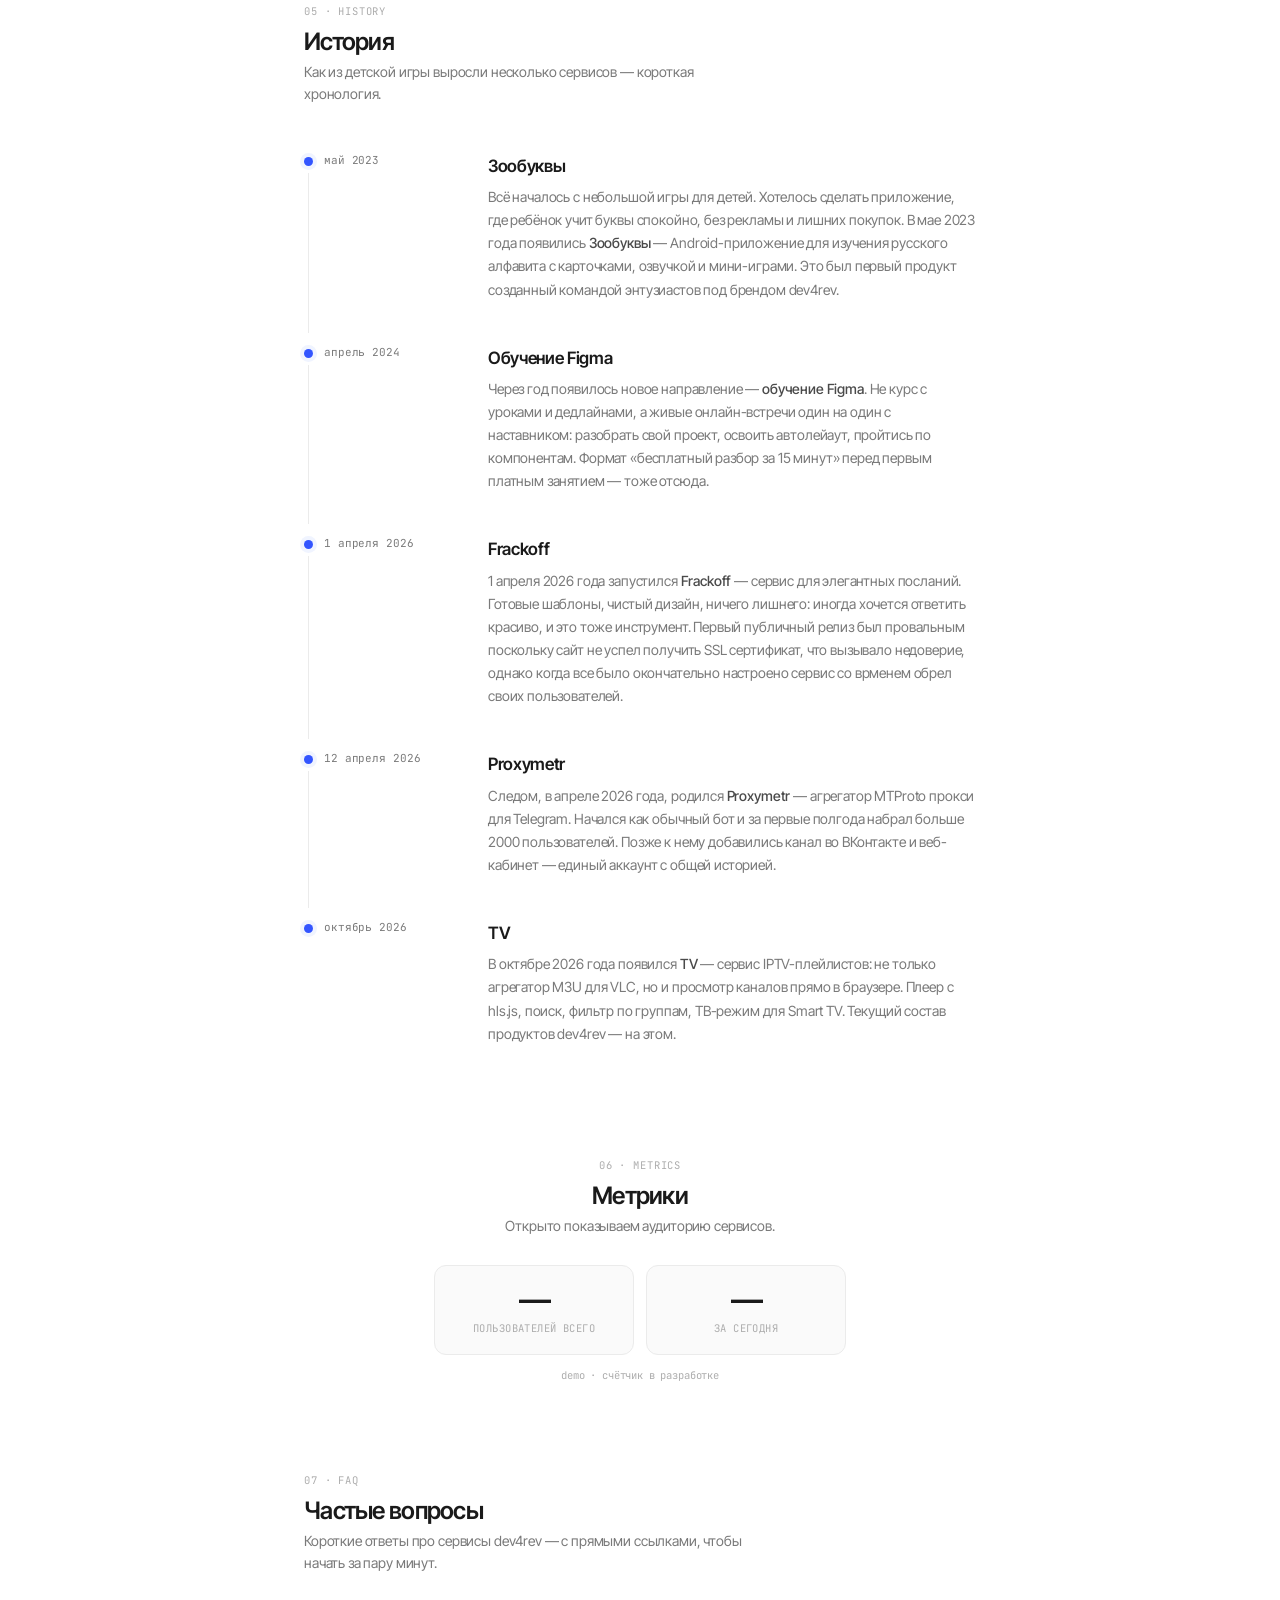
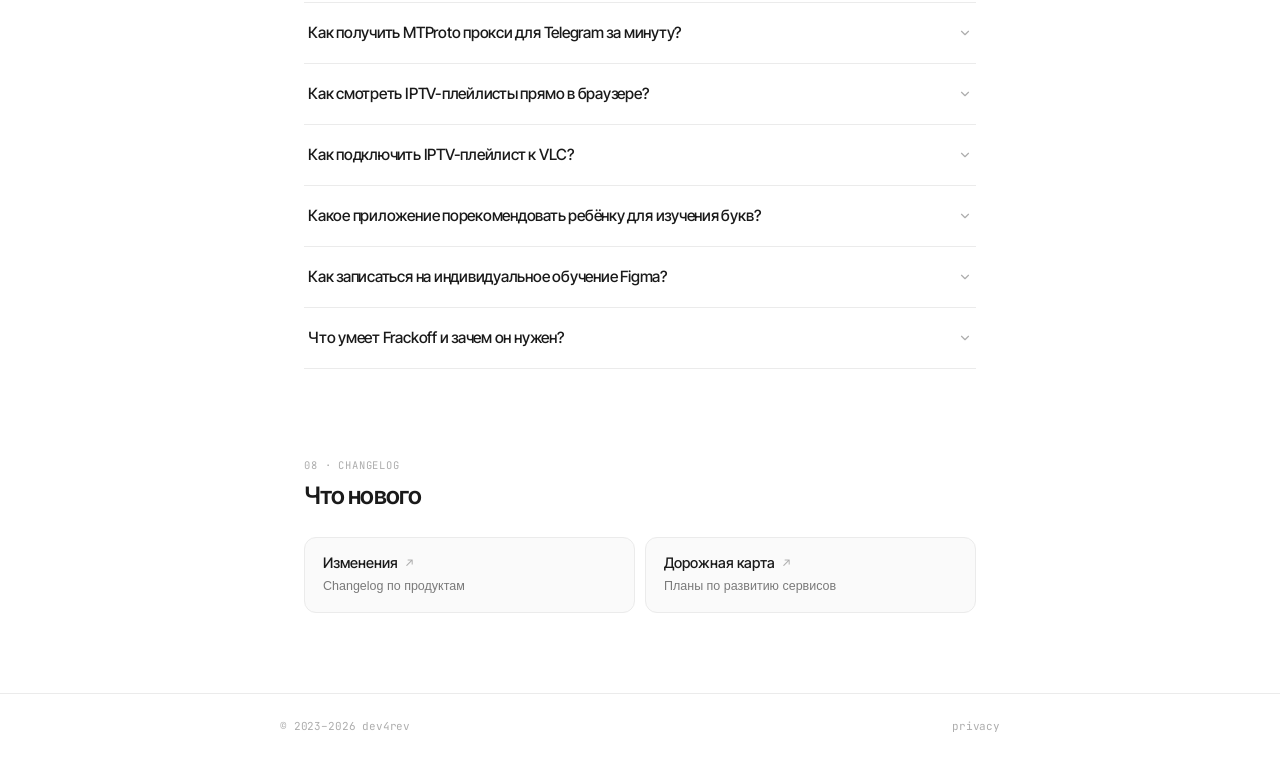
==== commit 2edabeb1: "site v2" ====
--- a/index.html
+++ b/index.html
@@ -1,770 +1,695 @@
-<!DOCTYPE html>
-<html lang="ru">
-<head>
-    <meta charset="UTF-8" />
-	<link rel="manifest" href="/site.webmanifest">
-    <meta name="viewport" content="width=device-width, initial-scale=1.0" />
-    <title>Figma для начинающих | Освой дизайн за 14 дней | Dev4Rev</title>
-    <meta name="description" content="Освой Figma с нуля за 14 дней! Профессиональный курс по дизайну интерфейсов для новичков. Практика, портфолио, живое обучение.">
-
-    <!-- Open Graph / Facebook -->
-    <meta property="og:title" content="Figma для начинающих | Освой дизайн за 14 дней">
-    <meta property="og:description" content="Профессиональный курс по дизайну интерфейсов для новичков.  Практика, портфолио, живое обучение.">
-    <meta property="og:url" content="https://dev4rev.ru">
-    <meta property="og:type" content="website">
-
-    <!-- Canonical URL -->
-    <link rel="canonical" href="https://dev4rev.ru">
-
-    <!-- Schema.org Course Markup -->
-    <script type="application/ld+json">
-    {
-      "@context": "https://schema.org ",
-      "@type": "Course",
-      "name": "Figma для начинающих",
-      "description": "Профессиональный курс для начинающих дизайнеров. Создавай потрясающие интерфейсы без опыта в дизайне!",
-      "provider": {
-        "@type": "Organization",
-        "name": "Dev4Rev",
-        "sameAs": "https://dev4rev.ru"
-      },
-      "courseFormat": "Online",
-      "offers": {
-        "@type": "Offer",
-        "priceCurrency": "RUB",
-        "price": "4900",
-        "url": "https://dev4rev.ru#program"
-      }
-    }
-    </script>
-
-    <!-- Подключения стилей -->
-    <script src="https://cdn.tailwindcss.com "></script>
-    <link href="https://fonts.googleapis.com/css2?family=Inter:wght@300;400;500;600;700&display=swap" rel="stylesheet">
-    <link rel="stylesheet" href=" https://cdnjs.cloudflare.com/ajax/libs/font-awesome/6.4.0/css/all.min.css ">
-
-    <!-- JS скрипты -->
-    <script>
-        document.addEventListener('DOMContentLoaded', function () {
-            // FAQ accordion
-            document.querySelectorAll('#faq [class*="rounded-xl"]').forEach(item => {
-                const header = item.querySelector('div[class*="p-6"]');
-                const content = item.querySelector('div[class*="hidden"]');
-                const icon = item.querySelector('i');
-                header.addEventListener('click', () => {
-                    content.classList.toggle('hidden');
-                    icon.classList.toggle('rotate-180');
-                    item.classList.toggle('border-primary');
-                    item.classList.toggle('border-gray-200');
-                });
-            });
-
-            // Program accordion
-            document.querySelectorAll('#program .rounded-xl').forEach(item => {
-                const header = item.querySelector('div[class*="p-6"]');
-                const content = item.querySelector('div[class*="border-t"]');
-                const icon = item.querySelector('i');
-                header.addEventListener('click', () => {
-                    content.classList.toggle('hidden');
-                    icon.classList.toggle('rotate-180');
-                });
-            });
-        });
-
-        tailwind.config = {
-            theme: {
-                extend: {
-                    colors: {
-                        primary: '#9F7AEA',
-                        secondary: '#667EEA',
-                        dark: '#1A202C',
-                        light: '#F7FAFC',
-                    },
-                    fontFamily: {
-                        sans: ['Inter', 'sans-serif'],
-                    },
-                }
-            }
-        }
-    </script>
-
-    <!-- Кастомные стили -->
-    <style>
-        .hero-gradient {
-            background: linear-gradient(135deg, #667EEA 0%, #9F7AEA 100%);
-        }
-
-        .feature-card:hover {
-            transform: translateY(-5px);
-            box-shadow: 0 20px 25px -5px rgba(0, 0, 0, 0.1), 0 10px 10px -5px rgba(0, 0, 0, 0.04);
-        }
-
-        .transition-all {
-            transition: all 0.3s ease;
-        }
-
-        .accordion-content {
-            transition: max-height 0.3s ease-out, opacity 0.3s ease;
-            overflow: hidden;
-        }
-
-        .btn-primary {
-            background: linear-gradient(135deg, #667EEA 0%, #9F7AEA 100%);
-        }
-
-        .btn-primary:hover {
-            transform: translateY(-2px);
-            box-shadow: 0 10px 15px -3px rgba(0, 0, 0, 0.1), 0 4px 6px -2px rgba(0, 0, 0, 0.05);
-        }
-    </style>
-</head>
-<body class="font-sans bg-gray-50">
-    <!-- Navigation -->
-    <nav class="bg-white shadow-sm fixed w-full z-10">
-        <div class="max-w-7xl mx-auto px-4 sm:px-6 lg:px-8">
-            <div class="flex justify-between h-16">
-                <div class="flex items-center">
-                    <div class="flex-shrink-0 flex items-center">
-                        <span class="text-xl font-bold text-dark">Dev4Rev</span>
-                    </div>
-                </div>
-                <div class="hidden md:ml-6 md:flex items-center space-x-8">
-                    <a href="#features" class="text-gray-500 hover:text-primary transition-all">Возможности</a>
-                    <a href="#program" class="text-gray-500 hover:text-primary transition-all">Программа</a>
-                    <a href="#reviews" class="text-gray-500 hover:text-primary transition-all">Отзывы</a>
-                    <a href="#faq" class="text-gray-500 hover:text-primary transition-all">FAQ</a>
-                </div>
-                <div class="flex items-center">
-                    <a href="#pricing" class="ml-4 inline-flex items-center px-4 py-2 border border-transparent text-sm font-medium rounded-md text-white bg-primary hover:bg-purple-700 transition-all">
-                        Начать обучение
-                    </a>
-                </div>
-            </div>
-        </div>
-    </nav>
-
-    <!-- Hero Section -->
-    <main>
-        <section class="hero-gradient pt-32 pb-20 text-white">
-            <div class="max-w-7xl mx-auto px-4 sm:px-6 lg:px-8">
-                <div class="md:flex md:items-center md:justify-between">
-                    <div class="md:w-1/2 mb-12 md:mb-0">
-                        <span class="inline-block px-3 py-1 text-xs font-semibold bg-white text-primary rounded-full mb-4">НОВЫЙ КУРС</span>
-                        <h1 class="text-4xl md:text-5xl font-bold mb-6">Освой Figma с нуля </br>за 14 дней</h1>
-                        <p class="text-xl mb-8 text-gray-100">Профессиональный курс для начинающих дизайнеров. Создавай потрясающие интерфейсы без опыта в дизайне!</p>
-                        <div class="flex flex-col sm:flex-row space-y-4 sm:space-y-0 sm:space-x-4">
-                            <a href="#pricing" class="btn-primary px-8 py-4 rounded-lg font-bold text-white text-center transition-all">
-                                Начать обучение <i class="fas fa-arrow-right ml-2"></i>
-                            </a>
-                            <a href="#video" class="flex items-center justify-center px-8 py-4 bg-white bg-opacity-10 rounded-lg font-medium transition-all hover:bg-opacity-20">
-                                <i class="fas fa-play-circle mr-2 text-xl"></i> Смотреть видео
-                            </a>
-                        </div>
-                        <div class="mt-10 flex items-center">
-                            <div class="flex -space-x-2">
-                                <img class="w-10 h-10 rounded-full border-2 border-white" src="https://randomuser.me/api/portraits/women/12.jpg " alt="Студент 1">
-                                <img class="w-10 h-10 rounded-full border-2 border-white" src="https://randomuser.me/api/portraits/men/32.jpg " alt="Студент 2">
-                                <img class="w-10 h-10 rounded-full border-2 border-white" src="https://randomuser.me/api/portraits/women/44.jpg " alt="Студент 3">
-                            </div>
-                            <div class="ml-4">
-                                <p class="text-sm font-medium">Более <span class="font-bold">25+</span> студентов</p>
-                                <div class="flex">
-                                    <i class="fas fa-star text-yellow-300"></i>
-                                    <i class="fas fa-star text-yellow-300"></i>
-                                    <i class="fas fa-star text-yellow-300"></i>
-                                    <i class="fas fa-star text-yellow-300"></i>
-                                    <i class="fas fa-star text-yellow-300"></i>
-                                    <span class="ml-1 text-sm">5.0 (17 отзывов)</span>
-                                </div>
-                            </div>
-                        </div>
-                    </div>
-                    <div class="md:w-1/2 relative">
-                        <div class="relative z-4">
-                            <img src="https://cdn.sanity.io/images/599r6htc/regionalized/c0b37c91abda040890243c39c5973fde5b888a18-1081x541.png?w=1200&q=70&fit=max&auto=format " alt="Обучение Figma: создание макетов интерфейсов" class="rounded-lg shadow-2xl transform rotate-1">
-                        </div>
-                        <div class="absolute -bottom-6 -left-6 w-32 h-32 bg-purple-200 rounded-full opacity-30"></div>
-                        <div class="absolute -top-6 -right-6 w-40 h-40 bg-blue-200 rounded-full opacity-30"></div>
-                    </div>
-                </div>
-            </div>
-        </section>
-
-    <!-- Features Section -->
-    <section id="features" class="py-20 bg-gray-50">
-        <div class="max-w-7xl mx-auto px-4 sm:px-6 lg:px-8">
-            <div class="text-center mb-16">
-                <h2 class="text-3xl font-bold text-dark mb-4">Что вы получите после курса</h2>
-                <p class="text-xl text-gray-600 max-w-3xl mx-auto">14 дней интенсивного обучения с поддержкой экспертов и практическими заданиями</p>
-            </div>
-            <div class="grid grid-cols-1 md:grid-cols-2 lg:grid-cols-3 gap-8">
-                <div class="feature-card bg-white p-8 rounded-xl shadow-md transition-all">
-                    <div class="w-14 h-14 bg-purple-100 rounded-lg flex items-center justify-center mb-6">
-                        <i class="fas fa-laptop-code text-primary text-2xl"></i>
-                    </div>
-                    <h3 class="text-xl font-semibold mb-3">Полное понимание Figma</h3>
-                    <p class="text-gray-600">Освоите все инструменты Figma от основ до продвинутых техник прототипирования.</p>
-                </div>
-                <div class="feature-card bg-white p-8 rounded-xl shadow-md transition-all">
-                    <div class="w-14 h-14 bg-blue-100 rounded-lg flex items-center justify-center mb-6">
-                        <i class="fas fa-briefcase text-secondary text-2xl"></i>
-                    </div>
-                    <h3 class="text-xl font-semibold mb-3">Готовое портфолио</h3>
-                    <p class="text-gray-600">Создадите 5 реальных проектов для портфолио, которые впечатлят работодателей.</p>
-                </div>
-                <div class="feature-card bg-white p-8 rounded-xl shadow-md transition-all">
-                    <div class="w-14 h-14 bg-purple-100 rounded-lg flex items-center justify-center mb-6">
-                        <i class="fas fa-comments text-primary text-2xl"></i>
-                    </div>
-                    <h3 class="text-xl font-semibold mb-3">Разборы кейсов</h3>
-                    <p class="text-gray-600">Анализ реальных проектов и разбор ошибок с опытным наставником.</p>
-                </div>
-            </div>
-        </div>
-    </section>
-
-    <!-- Video Section -->
-    <section id="video" class="py-20 bg-white">
-        <div class="max-w-7xl mx-auto px-4 sm:px-6 lg:px-8">
-            <div class="md:flex items-center">
-                <div class="md:w-1/2 mb-12 md:mb-0 md:pr-12">
-                    <h2 class="text-3xl font-bold text-dark mb-6">Посмотрите, как проходит обучение</h2>
-                    <p class="text-gray-600 mb-8">Наш курс построен на практических примерах. Каждый урок — это шаг к созданию реального проекта. В этом видео вы увидите, как выглядит процесс обучения и какой результат вас ждет после курса.</p>
-                    <ul class="space-y-4">
-                        <li class="flex items-start">
-                            <i class="fas fa-check-circle text-primary mt-1 mr-3"></i>
-                            <span class="text-gray-700">Практические задания после каждого урока</span>
-                        </li>
-                        <li class="flex items-start">
-                            <i class="fas fa-check-circle text-primary mt-1 mr-3"></i>
-                            <span class="text-gray-700">Разборы домашних работ преподавателем</span>
-                        </li>
-                        <li class="flex items-start">
-                            <i class="fas fa-check-circle text-primary mt-1 mr-3"></i>
-                            <span class="text-gray-700">Доступ к закрытому сообществу</span>
-                        </li>
-                    </ul>
-                </div>
-                <div class="md:w-1/2 relative">
-                    <div class="relative aspect-w-16 aspect-h-9 overflow-hidden rounded-xl shadow-xl">
-                        <img src="https://framerusercontent.com/images/FvdrqyqziFHAx7HoDDETx0c4aE0.png" alt="Course Preview" class="w-full h-full object-cover">
-                        <div class="absolute inset-0 flex items-center justify-center">
-                            <a href="#" target="__blank">
-							<button class="w-16 h-16 rounded-full bg-white bg-opacity-80 flex items-center justify-center transform transition-all hover:scale-110">
-                                <i class="fas fa-play text-primary text-2xl"></i>
-                            </button></a>
-                        </div>
-                    </div>
-                    <div class="absolute -bottom-6 -left-6 w-32 h-32 bg-purple-100 rounded-full opacity-30 z-0"></div>
-                </div>
-            </div>
-        </div>
-    </section>
-
-    <!-- Program Section -->
-    <section id="program" class="py-20 bg-gray-50">
-        <div class="max-w-7xl mx-auto px-4 sm:px-6 lg:px-8">
-            <div class="text-center mb-16">
-                <h2 class="text-3xl font-bold text-dark mb-4">Программа курса</h2>
-                <p class="text-xl text-gray-600 max-w-3xl mx-auto">2 недели интенсивного обучения, 14 уроков, 5 проектов в портфолио</p>
-            </div>
-            <div class="max-w-3xl mx-auto">
-                <div class="space-y-8">
-                    <!-- Week 1 -->
-                    <div class="bg-white rounded-xl shadow-md overflow-hidden transition-all hover:shadow-lg">
-                        <div class="p-6 bg-primary text-white flex justify-between items-center cursor-pointer hover:bg-purple-700">
-                            <h3 class="text-xl font-bold">Неделя 1: Основы Figma</h3>
-                            <i class="fas fa-chevron-down transform transition-transform duration-300"></i>
-                        </div>
-                        <div class="px-6 py-4 border-t border-gray-100">
-                            <div class="space-y-4">
-                                <div class="flex items-start">
-                                    <div class="flex-shrink-0 h-10 w-10 rounded-full bg-purple-50 flex items-center justify-center mr-4">
-                                        <span class="text-primary font-bold">1</span>
-                                    </div>
-                                    <div>
-                                        <h4 class="font-medium text-gray-900">Интерфейс и инструменты</h4>
-                                        <p class="text-gray-600 text-sm mt-1">Знакомство с интерфейсом Figma, основные инструменты и их назначение.</p>
-                                    </div>
-                                </div>
-                                <div class="flex items-start">
-                                    <div class="flex-shrink-0 h-10 w-10 rounded-full bg-purple-50 flex items-center justify-center mr-4">
-                                        <span class="text-primary font-bold">2</span>
-                                    </div>
-                                    <div>
-                                        <h4 class="font-medium text-gray-900">Работа с формами и цветом</h4>
-                                        <p class="text-gray-600 text-sm mt-1">Создание и редактирование фигур, работа с цветом и градиентами.</p>
-                                    </div>
-                                </div>
-                                <div class="flex items-start">
-                                    <div class="flex-shrink-0 h-10 w-10 rounded-full bg-purple-50 flex items-center justify-center mr-4">
-                                        <span class="text-primary font-bold">3</span>
-                                    </div>
-                                    <div>
-                                        <h4 class="font-medium text-gray-900">Текст и типографика</h4>
-                                        <p class="text-gray-600 text-sm mt-1">Работа с текстом, шрифтами, стилями текста и выравниванием.</p>
-                                    </div>
-                                </div>
-                                <div class="flex items-start">
-                                    <div class="flex-shrink-0 h-10 w-10 rounded-full bg-purple-50 flex items-center justify-center mr-4">
-                                        <span class="text-primary font-bold">4</span>
-                                    </div>
-                                    <div>
-                                        <h4 class="font-medium text-gray-900">Компоненты и стили</h4>
-                                        <p class="text-gray-600 text-sm mt-1">Создание и использование компонентов, работа со стилями.</p>
-                                    </div>
-                                </div>
-                                <div class="flex items-start">
-                                    <div class="flex-shrink-0 h-10 w-10 rounded-full bg-purple-50 flex items-center justify-center mr-4">
-                                        <span class="text-primary font-bold">5</span>
-                                    </div>
-                                    <div>
-                                        <h4 class="font-medium text-gray-900">Auto Layout и Constraints</h4>
-                                        <p class="text-gray-600 text-sm mt-1">Основы адаптивного дизайна в Figma с помощью Auto Layout.</p>
-                                    </div>
-                                </div>
-                                <div class="flex items-start">
-                                    <div class="flex-shrink-0 h-10 w-10 rounded-full bg-purple-50 flex items-center justify-center mr-4">
-                                        <span class="text-primary font-bold">6</span>
-                                    </div>
-                                    <div>
-                                        <h4 class="font-medium text-gray-900">Практика: Landing Page</h4>
-                                        <p class="text-gray-600 text-sm mt-1">Создание одностраничного сайта с использованием изученных техник.</p>
-                                    </div>
-                                </div>
-                                <div class="flex items-start">
-                                    <div class="flex-shrink-0 h-10 w-10 rounded-full bg-purple-50 flex items-center justify-center mr-4">
-                                        <span class="text-primary font-bold">7</span>
-                                    </div>
-                                    <div>
-                                        <h4 class="font-medium text-gray-900">Разбор проектов</h4>
-                                        <p class="text-gray-600 text-sm mt-1">Анализ выполненных работ, разбор ошибок и рекомендации.</p>
-                                    </div>
-                                </div>
-                            </div>
-                        </div>
-                    </div>
-                    <!-- Week 2 -->
-                    <div class="bg-white rounded-xl shadow-md overflow-hidden">
-                        <div class="p-6 bg-secondary text-white flex justify-between items-center cursor-pointer">
-                            <h3 class="text-xl font-bold">Неделя 2: Продвинутые техники</h3>
-                            <i class="fas fa-chevron-down transform transition-transform duration-300"></i>
-                        </div>
-                        <div class="px-6 py-4 border-t border-gray-100">
-                            <div class="space-y-4">
-                                <div class="flex items-start">
-                                    <div class="flex-shrink-0 h-10 w-10 rounded-full bg-blue-50 flex items-center justify-center mr-4">
-                                        <span class="text-secondary font-bold">8</span>
-                                    </div>
-                                    <div>
-                                        <h4 class="font-medium text-gray-900">Прототипирование</h4>
-                                        <p class="text-gray-600 text-sm mt-1">Создание интерактивных прототипов с анимацией перехода.</p>
-                                    </div>
-                                </div>
-                                <div class="flex items-start">
-                                    <div class="flex-shrink-0 h-10 w-10 rounded-full bg-blue-50 flex items-center justify-center mr-4">
-                                        <span class="text-secondary font-bold">9</span>
-                                    </div>
-                                    <div>
-                                        <h4 class="font-medium text-gray-900">Работа с плагинами</h4>
-                                        <p class="text-gray-600 text-sm mt-1">Полезные плагины Figma для автоматизации работы.</p>
-                                    </div>
-                                </div>
-                                <div class="flex items-start">
-                                    <div class="flex-shrink-0 h-10 w-10 rounded-full bg-blue-50 flex items-center justify-center mr-4">
-                                        <span class="text-secondary font-bold">10</span>
-                                    </div>
-                                    <div>
-                                        <h4 class="font-medium text-gray-900">Дизайн-системы</h4>
-                                        <p class="text-gray-600 text-sm mt-1">Создание и поддержание дизайн-систем для больших проектов.</p>
-                                    </div>
-                                </div>
-                                <div class="flex items-start">
-                                    <div class="flex-shrink-0 h-10 w-10 rounded-full bg-blue-50 flex items-center justify-center mr-4">
-                                        <span class="text-secondary font-bold">11</span>
-                                    </div>
-                                    <div>
-                                        <h4 class="font-medium text-gray-900">Мобильные интерфейсы</h4>
-                                        <p class="text-gray-600 text-sm mt-1">Особенности проектирования мобильных приложений.</p>
-                                    </div>
-                                </div>
-                                <div class="flex items-start">
-                                    <div class="flex-shrink-0 h-10 w-10 rounded-full bg-blue-50 flex items-center justify-center mr-4">
-                                        <span class="text-secondary font-bold">12</span>
-                                    </div>
-                                    <div>
-                                        <h4 class="font-medium text-gray-900">Практика: Mobile App</h4>
-                                        <p class="text-gray-600 text-sm mt-1">Создание интерфейса мобильного приложения с нуля.</p>
-                                    </div>
-                                </div>
-                                <div class="flex items-start">
-                                    <div class="flex-shrink-0 h-10 w-10 rounded-full bg-blue-50 flex items-center justify-center mr-4">
-                                        <span class="text-secondary font-bold">13</span>
-                                    </div>
-                                    <div>
-                                        <h4 class="font-medium text-gray-900">Экспорт и передача макетов</h4>
-                                        <p class="text-gray-600 text-sm mt-1">Подготовка файлов для разработчиков, экспорт ресурсов.</p>
-                                    </div>
-                                </div>
-                                <div class="flex items-start">
-                                    <div class="flex-shrink-0 h-10 w-10 rounded-full bg-blue-50 flex items-center justify-center mr-4">
-                                        <span class="text-secondary font-bold">14</span>
-                                    </div>
-                                    <div>
-                                        <h4 class="font-medium text-gray-900">Индивидуаьный проект</h4>
-                                        <p class="text-gray-600 text-sm mt-1">Создаем собственный проект который будет привлекать внимание.</p>
-                                    </div>
-                                </div>
-                            </div>
-                        </div>
-                    </div>
-                </div>
-            </div>
-        </div>
-    </section>
-
-    <!-- Pricing Section -->
-    <section id="pricing" class="py-20 bg-white">
-        <div class="max-w-7xl mx-auto px-4 sm:px-6 lg:px-8">
-            <div class="text-center mb-16">
-                <h2 class="text-3xl font-bold text-dark mb-4">Выберите подходящий вариант</h2>
-                <p class="text-xl text-gray-600 max-w-3xl mx-auto">Инвестируйте в свои навыки сегодня и получите доступ к курсу навсегда</p>
-            </div>
-            <div class="grid grid-cols-1 md:grid-cols-3 gap-8 max-w-5xl mx-auto">
-                <!-- Basic Plan -->
-                <div class="bg-white rounded-xl shadow-md overflow-hidden border border-gray-200">
-                    <div class="p-6 bg-gray-50">
-                        <h3 class="text-xl font-semibold text-gray-800">Базовый</h3>
-                        <div class="mt-4">
-                            <span class="text-4xl font-bold text-dark">₽4,750</span>
-                            <span class="text-gray-500 line-through ml-2">₽6,900</span>
-                        </div>
-                        <p class="mt-2 text-sm text-gray-500">Экономия 30% при оплате сегодня</p>
-                    </div>
-                    <div class="p-6">
-                        <ul class="space-y-4">
-                            <li class="flex items-start">
-                                <i class="fas fa-check text-green-500 mt-1 mr-3"></i>
-                                <span class="text-gray-700">Доступ ко всем урокам</span>
-                            </li>
-                            <li class="flex items-start">
-                                <i class="fas fa-check text-green-500 mt-1 mr-3"></i>
-                                <span class="text-gray-700">Практические задания</span>
-                            </li>
-                            <li class="flex items-start">
-                                <i class="fas fa-check text-green-500 mt-1 mr-3"></i>
-                                <span class="text-gray-700">Доступ к материалам навсегда</span>
-                            </li>
-                            <li class="flex items-start opacity-50">
-                                <i class="fas fa-times text-gray-400 mt-1 mr-3"></i>
-                                <span class="text-gray-500">Проверка домашних заданий</span>
-                            </li>
-                            <li class="flex items-start opacity-50">
-                                <i class="fas fa-times text-gray-400 mt-1 mr-3"></i>
-                                <span class="text-gray-500">Онлайн занятия</span>
-                            </li>
-                        </ul>
-                        <a target="__blank" href="https://t.me/dev4rev_bot?start=buy_base" class="mt-8 block w-full px-6 py-3 border border-gray-300 rounded-md text-center font-medium text-gray-700 hover:bg-gray-50 transition-all">
-                            Выбрать тариф
-                        </a>
-                    </div>
-                </div>
-                <!-- Popular Plan -->
-                <div class="bg-white rounded-xl shadow-xl overflow-hidden border-2 border-primary relative">
-                    <div class="absolute top-0 right-0 bg-primary text-white text-xs font-bold px-3 py-1 rounded-bl-lg">ПОПУЛЯРНЫЙ</div>
-                    <div class="p-6 bg-gradient-to-r from-purple-100 to-blue-100">
-                        <h3 class="text-xl font-semibold text-gray-800">Стандарт</h3>
-                        <div class="mt-4">
-                            <span class="text-4xl font-bold text-dark">₽12,900</span>
-                            <span class="text-gray-500 line-through ml-2">₽17,200</span>
-                        </div>
-                        <p class="mt-2 text-sm text-gray-500">Экономия 25% при оплате сегодня</p>
-                    </div>
-                    <div class="p-6">
-                        <ul class="space-y-4">
-                            <li class="flex items-start">
-                                <i class="fas fa-check text-green-500 mt-1 mr-3"></i>
-                                <span class="text-gray-700">Доступ ко всем урокам</span>
-                            </li>
-                            <li class="flex items-start">
-                                <i class="fas fa-check text-green-500 mt-1 mr-3"></i>
-                                <span class="text-gray-700">Практические задания</span>
-                            </li>
-                            <li class="flex items-start">
-                                <i class="fas fa-check text-green-500 mt-1 mr-3"></i>
-                                <span class="text-gray-700">Доступ к материалам навсегда</span>
-                            </li>
-                            <li class="flex items-start">
-                                <i class="fas fa-check text-green-500 mt-1 mr-3"></i>
-                                <span class="text-gray-700">Проверка домашних заданий</span>
-                            </li>
-                            <li class="flex items-start">
-                                <i class="fas fa-check text-green-500 mt-1 mr-3"></i>
-                                <span class="text-gray-700">Онлайн занятия</span>
-                            </li>
-                        </ul>
-                        <a target="__blank" href="https://t.me/dev4rev_bot?start=buy_standart" class="mt-8 block w-full px-6 py-3 bg-primary text-white rounded-md text-center font-medium hover:bg-purple-700 transition-all">
-                            Выбрать тариф
-                        </a>
-                    </div>
-                </div>
-                <!-- Premium Plan -->
-                <div class="bg-white rounded-xl shadow-md overflow-hidden border border-gray-200">
-                    <div class="p-6 bg-gray-50">
-                        <h3 class="text-xl font-semibold text-gray-800">Премиум</h3>
-                        <div class="mt-4">
-                            <span class="text-4xl font-bold text-dark">₽21,000</span>
-                            <span class="text-gray-500 line-through ml-2">₽29,000</span>
-                        </div>
-                        <p class="mt-2 text-sm text-gray-500">Экономия 28% при оплате сегодня</p>
-                    </div>
-                    <div class="p-6">
-                        <ul class="space-y-4">
-                            <li class="flex items-start">
-                                <i class="fas fa-check text-green-500 mt-1 mr-3"></i>
-                                <span class="text-gray-700">Доступ ко всем урокам</span>
-                            </li>
-                            <li class="flex items-start">
-                                <i class="fas fa-check text-green-500 mt-1 mr-3"></i>
-                                <span class="text-gray-700">Практические задания</span>
-                            </li>
-                            <li class="flex items-start">
-                                <i class="fas fa-check text-green-500 mt-1 mr-3"></i>
-                                <span class="text-gray-700">Доступ к материалам навсегда</span>
-                            </li>
-                            <li class="flex items-start">
-                                <i class="fas fa-check text-green-500 mt-1 mr-3"></i>
-                                <span class="text-gray-700">Проверка домашних заданий</span>
-                            </li>
-                            <li class="flex items-start">
-                                <i class="fas fa-check text-green-500 mt-1 mr-3"></i>
-                                <span class="text-gray-700">Онлайн занятия</span>
-                            </li>
-                            <li class="flex items-start">
-                                <i class="fas fa-check text-green-500 mt-1 mr-3"></i>
-                                <span class="text-gray-700">Оффлайн консультации</span>
-                            </li>
-                        </ul>
-                        <a target="__blank" href="https://t.me/dev4rev_bot?start=buy_premium" " class="mt-8 block w-full px-6 py-3 border border-gray-300 rounded-md text-center font-medium text-gray-700 hover:bg-gray-50 transition-all">
-                            Выбрать тариф
-                        </a>
-                    </div>
-                </div>
-            </div>
-            <div class="mt-12 text-center">
-                <p class="text-gray-600">Есть вопросы по выбору тарифа? <a target="__blank" href="https://t.me/dmitry_barekaev?text=Здравствуйте!%20Пишу%20Вам%20с%20сайта,%20помогите,%20пожалуйста,%20выбрать%20подходящий%20тариф." class="text-primary font-medium hover:underline">Напишите нам</a></p>
-            </div>
-        </div>
-    </section>
-
-    <!-- Reviews Section -->
-    <section id="reviews" class="py-20 bg-gray-50">
-        <div class="max-w-7xl mx-auto px-4 sm:px-6 lg:px-8">
-            <div class="text-center mb-16">
-                <h2 class="text-3xl font-bold text-dark mb-4">Отзывы наших студентов</h2>
-                <p class="text-xl text-gray-600 max-w-3xl mx-auto">Что говорят те, кто уже прошел курс</p>
-            </div>
-            <div class="grid grid-cols-1 md:grid-cols-2 lg:grid-cols-3 gap-8">
-                <!-- Review 1 -->
-                <div class="bg-white p-8 rounded-xl shadow-md">
-                    <div class="flex items-center mb-6">
-                        <img class="w-12 h-12 rounded-full mr-4" src="https://60.img.avito.st/image/1/1.h8C-87a1PSmIVKkvvPGgpsRRKSkAWKkviFQpKw.rT9zU6gJmUIm_iBHNNWnpF03jcjMUFcI9_13wT3ETgQ" alt="Анна">
-                        <div>
-                            <h4 class="font-bold">Анна</h4>
-                            <div class="flex">
-                                <i class="fas fa-star text-yellow-300"></i>
-                                <i class="fas fa-star text-yellow-300"></i>
-                                <i class="fas fa-star text-yellow-300"></i>
-                                <i class="fas fa-star text-yellow-300"></i>
-                                <i class="fas fa-star text-yellow-300"></i>
-                            </div>
-                        </div>
-                    </div>
-                    <p class="text-gray-600 mb-4">"Профессионал своего дела, очень доступно и все понятно помогал в работе Фигма. Очень вежливый. Я довольна, что есть такие отзывчивые люди. Цена соответствовала заявленной."</p>
-                    <div class="flex items-center text-sm text-gray-500">
-                        <i class="fas fa-calendar-alt mr-2"></i>
-                        <span>Прошла курс в апреле 2025</span>
-                    </div>
-                </div>
-                <!-- Review 2 -->
-                <div class="bg-white p-8 rounded-xl shadow-md">
-                    <div class="flex items-center mb-6">
-                        <img class="w-12 h-12 rounded-full mr-4" src="https://static.avito.ru/stub_avatars/A/1_256x256.png" alt="Alexandr">
-                        <div>
-                            <h4 class="font-bold">Alexandr</h4>
-                            <div class="flex">
-                                <i class="fas fa-star text-yellow-300"></i>
-                                <i class="fas fa-star text-yellow-300"></i>
-                                <i class="fas fa-star text-yellow-300"></i>
-                                <i class="fas fa-star text-yellow-300"></i>
-                                <i class="fas fa-star text-yellow-300"></i>
-                            </div>
-                        </div>
-                    </div>
-                    <p class="text-gray-600 mb-4">"Интересный преподаватель - подробно рассказал об основах на пробном занятии и ответил на все интересующие вопросы.
-Понравилось, что есть возможность гибко построить график обучения и всегда можно оперативно перенести время занятия в случае форс-мажора."</p>
-                    <div class="flex items-center text-sm text-gray-500">
-                        <i class="fas fa-calendar-alt mr-2"></i>
-                        <span>Прошел курс в декабре 2024</span>
-                    </div>
-                </div>
-                <!-- Review 3 -->
-                <div class="bg-white p-8 rounded-xl shadow-md">
-                    <div class="flex items-center mb-6">
-                        <img class="w-12 h-12 rounded-full mr-4" src="https://80.img.avito.st/image/1/1.Re-V4La1_wajR2sAk7VhjY9B6wYrS2sAo0frBA.Ooa0Q7v9BANani1WMoZd594pVdro3wUenOvkdEspooc" alt="Алина">
-                        <div>
-                            <h4 class="font-bold">Алина</h4>
-                            <div class="flex">
-                                <i class="fas fa-star text-yellow-300"></i>
-                                <i class="fas fa-star text-yellow-300"></i>
-                                <i class="fas fa-star text-yellow-300"></i>
-                                <i class="fas fa-star text-yellow-300"></i>
-                                <i class="fas fa-star text-yellow-300"></i>
-                            </div>
-                        </div>
-                    </div>
-                    <p class="text-gray-600 mb-4">"Спасибо за обучение!
-Уже на третьем занятии самостоятельно нарисовала красивый интерфейс для мобильного приложения.
-Очень нравится, что занятия проходят не в записи и можно задавать вопросы онлайн."</p>
-                    <div class="flex items-center text-sm text-gray-500">
-                        <i class="fas fa-calendar-alt mr-2"></i>
-                        <span>Прошла курс в марте 2025</span>
-                    </div>
-                </div>
-            </div>
-            <div class="mt-12 text-center">
-                <a target="__blank" href="https://www.avito.ru/brands/23c81b9abb8b9dbe35879d4d75542cc1/all?gdlkerfdnwq=101&page_from=from_item_card&iid=4286341876&sellerId=0dad040b1b04d634fc10e9fc06124dc4" class="inline-flex items-center px-6 py-3 border border-gray-300 rounded-md text-gray-700 font-medium hover:bg-gray-50 transition-all">
-                    <i class="fas fa-comment-alt mr-2"></i> Все отзывы
-                </a>
-            </div>
-        </div>
-    </section>
-
-    <!-- FAQ Section -->
-    <section id="faq" class="py-20 bg-white">
-        <div class="max-w-7xl mx-auto px-4 sm:px-6 lg:px-8">
-            <div class="text-center mb-16">
-                <h2 class="text-3xl font-bold text-dark mb-4">Частые вопросы</h2>
-                <p class="text-xl text-gray-600 max-w-3xl mx-auto">Ответы на наиболее популярные вопросы о курсе</p>
-            </div>
-            <div class="max-w-3xl mx-auto">
-                <div class="space-y-4">
-                    <!-- FAQ Item 1 -->
-                    <div class="bg-white border border-gray-200 rounded-xl overflow-hidden transition-all duration-300 hover:border-primary">
-                        <div class="flex justify-between items-center p-6 cursor-pointer hover:bg-gray-50">
-                            <h3 class="text-lg font-medium text-gray-900">Нужен ли опыт в дизайне для этого курса?</h3>
-                            <i class="fas fa-chevron-down text-gray-400 transform transition-transform duration-300"></i>
-                        </div>
-                        <div class="px-6 pb-6 hidden">
-                            <p class="text-gray-600">Курс специально разработан для начинающих. Мы начинаем с самых основ Figma и постепенно переходим к более сложным темам. Главное — желание учиться и выполнять практические задания.</p>
-                        </div>
-                    </div>
-                    <!-- FAQ Item 2 -->
-                    <div class="bg-white border border-gray-200 rounded-xl overflow-hidden">
-                        <div class="flex justify-between items-center p-6 cursor-pointer">
-                            <h3 class="text-lg font-medium text-gray-900">Как проходит обучение?</h3>
-                            <i class="fas fa-chevron-down text-gray-400 transform transition-transform duration-300"></i>
-                        </div>
-                        <div class="px-6 pb-6 hidden">
-                            <p class="text-gray-600">После оплаты вы получаете доступ к платформе с уроками. Каждый урок состоит из видео, текстовых материалов и практического задания. Вы можете учиться в удобном темпе, но мы рекомендуем проходить по одному уроку в день для лучшего усвоения материала.</p>
-                        </div>
-                    </div>
-                    <!-- FAQ Item 3 -->
-                    <div class="bg-white border border-gray-200 rounded-xl overflow-hidden">
-                        <div class="flex justify-between items-center p-6 cursor-pointer">
-                            <h3 class="text-lg font-medium text-gray-900">Какие программы и оборудование нужны для обучения?</h3>
-                            <i class="fas fa-chevron-down text-gray-400 transform transition-transform duration-300"></i>
-                        </div>
-                        <div class="px-6 pb-6 hidden">
-                            <p class="text-gray-600">Для удобаства рекоменндуем установить приложение Figma или использовать приложение в браузере.
-							Онлайн уроки мы проводим на платформе Google meet не требуещей регистриации и установки приложений.
-							Все функции, описанные в курсе, доступны в бесплатной версии Figma, на занятиях расскажем как получить подписку Education для работы с расширенными функционалом.</p>
-                        </div>
-                    </div>
-                    <!-- FAQ Item 4 -->
-                    <div class="bg-white border border-gray-200 rounded-xl overflow-hidden">
-                        <div class="flex justify-between items-center p-6 cursor-pointer">
-                            <h3 class="text-lg font-medium text-gray-900">Как происходит оплата курса? Можно ли оплатить его по частям?</h3>
-                            <i class="fas fa-chevron-down text-gray-400 transform transition-transform duration-300"></i>
-                        </div>
-                        <div class="px-6 pb-6 hidden">
-                            <p class="text-gray-600">Базовый пакет предполагает единовременную разовую оплату поскольку предоставляется полностью сразу после оплаты. 
-							Пакеты "Стандарт" и "Премиум" могут оплачиваться частями, пропорционально проводимым онлайн занятиям. (оплата после проведения онлайн-занятия)</p>
-                        </div>
-                    </div>
-                </div>
-                <div class="mt-12 text-center">
-                    <p class="text-gray-600 mb-6">Остались вопросы? Мы с радостью на них ответим!</p>
-                    <a target="__blank" href="https://t.me/dmitry_barekaev?text=Здравствуйте!%20Пишу%20Вам%20с%20сайта,%20подскажите%20пожалуйста..." class="inline-flex items-center px-6 py-3 border border-transparent text-sm font-medium rounded-md text-white bg-primary hover:bg-purple-700 transition-all">
-                        <i class="fas fa-envelope mr-2"></i> Написать нам
-                    </a>
-                </div>
-            </div>
-        </div>
-    </section>
-	
-	<!-- Final CTA -->
-<section class="py-20 bg-primary text-white">
-    <div class="max-w-4xl mx-auto px-4 sm:px-6 lg:px-8 text-center">
-        <h2 class="text-3xl md:text-4xl font-bold mb-6">Не упустите возможность изменить свою карьеру!</h2>
-        <p class="text-lg md:text-xl mb-10 text-gray-200">Научитесь создавать профессиональные интерфейсы в Figma за 14 дней даже без опыта. Присоединяйтесь к сотням студентов, которые уже начали новую жизнь в IT.</p>
-        <a href="#pricing" class="inline-flex items-center px-8 py-4 border border-transparent text-lg font-medium rounded-md text-white bg-secondary hover:bg-purple-600 transition-all transform hover:scale-105 shadow-lg">
-            Начать обучение прямо сейчас <i class="fas fa-arrow-right ml-3"></i>
-        </a>
-    </div>
-</section>
-
-<!-- Footer -->
-<footer class="bg-dark text-white">
-    <div class="max-w-7xl mx-auto px-4 sm:px-6 lg:px-8 py-12">
-        <div class="grid grid-cols-1 md:grid-cols-4 gap-8">
-            <!-- Company Info -->
-            <div class="col-span-1">
-                <div class="flex items-center mb-4">
-                    <i class="fas fa-pen-fancy text-primary text-2xl mr-2"></i>
-                    <span class="text-xl font-bold">Dev4Rev</span>
-                </div>
-                <p class="text-gray-400 text-sm">Профессиональное обучение дизайну и разработке для новичков и продолжающих. Освойте Figma и начните карьеру в IT всего за 14 дней.</p>
-            </div>
-            <!-- Quick Links -->
-            <div>
-                <h3 class="text-lg font-semibold mb-4">Быстрые ссылки</h3>
-                <ul class="space-y-2">
-                    <li><a href="#features" class="text-gray-400 hover:text-white transition-colors">Возможности</a></li>
-                    <li><a href="#program" class="text-gray-400 hover:text-white transition-colors">Программа курса</a></li>
-                    <li><a href="#reviews" class="text-gray-400 hover:text-white transition-colors">Отзывы</a></li>
-                    <li><a href="#faq" class="text-gray-400 hover:text-white transition-colors">FAQ</a></li>
-                </ul>
-            </div>
-            <!-- Legal -->
-            <div>
-                <h3 class="text-lg font-semibold mb-4">Политика</h3>
-                <ul class="space-y-2">
-                    <li><a href="#" class="text-gray-400 hover:text-white transition-colors">Политика конфиденциальности</a></li>
-                    <li><a href="#" class="text-gray-400 hover:text-white transition-colors">Пользовательское соглашение</a></li>
-                    <li><a href="#" class="text-gray-400 hover:text-white transition-colors">Оферта</a></li>
-                </ul>
-            </div>
-            <!-- Contact -->
-            <div>
-                <h3 class="text-lg font-semibold mb-4">Контакты</h3>
-                <ul class="space-y-2 text-gray-400">
-                    <li class="flex items-center">
-                        <i class="fas fa-envelope mr-3"></i>
-                        <span>info@dev4rev.ru</span>
-                    </li>
-                    <li class="flex items-center">
-                        <i class="fas fa-map-marker-alt mr-3"></i>
-                        <span>Казань, Россия</span>
-                    </li>
-                </ul>
-            </div>
-        </div>
-        <div class="border-t border-gray-800 mt-12 pt-8 text-center text-gray-500 text-sm">
-            &copy; 2023-2025 Dev4Rev. Все права защищены.
-        </div>
-    </div>
-</footer>
-
-</body>
+<!doctype html>
+<html lang="ru" data-theme="auto">
+<head>
+  <meta charset="utf-8">
+  <meta name="viewport" content="width=device-width, initial-scale=1">
+  <meta name="color-scheme" content="light dark">
+  <meta name="theme-color" content="#ffffff" media="(prefers-color-scheme: light)">
+  <meta name="theme-color" content="#0a0a0a" media="(prefers-color-scheme: dark)">
+  <script src="/assets/js/theme-init.js"></script>
+  <title>Dev4Rev — полезные сервисы без рекламы</title>
+  <meta name="description" content="Dev4Rev — небольшая студия цифровых инструментов. Полезные сервисы без рекламы и слежки для повседневных задач, работы и учёбы.">
+  <meta name="keywords" content="dev4rev, цифровые инструменты, полезные сервисы, без рекламы, приложения для детей, обучение figma, iptv плейлист, m3u для kodi, proxymetr, frackoff">
+  <link rel="canonical" href="https://dev4rev.ru/">
+  <meta name="robots" content="index, follow, max-image-preview:large">
+  <meta name="author" content="dev4rev">
+  <meta property="og:type" content="website">
+  <meta property="og:site_name" content="dev4rev">
+  <meta property="og:title" content="Dev4Rev — полезные сервисы без рекламы">
+  <meta property="og:description" content="Небольшая студия цифровых инструментов. Полезные сервисы без рекламы и слежки для повседневных задач, работы и учёбы.">
+  <meta property="og:url" content="https://dev4rev.ru/">
+  <meta property="og:locale" content="ru_RU">
+  <meta name="twitter:card" content="summary">
+  <meta name="twitter:title" content="Dev4Rev — полезные сервисы без рекламы">
+  <meta name="twitter:description" content="Небольшая студия цифровых инструментов. Полезные сервисы без рекламы и слежки.">
+  <link rel="icon" href="/favicon.svg" type="image/svg+xml">
+  <link rel="preconnect" href="https://fonts.googleapis.com">
+  <link rel="preconnect" href="https://fonts.gstatic.com" crossorigin>
+  <link href="https://fonts.googleapis.com/css2?family=Inter+Tight:wght@400;500;600&family=JetBrains+Mono:wght@400;500&display=swap" rel="stylesheet">
+  <link rel="stylesheet" href="/assets/css/main.css">
+  <script type="application/ld+json">
+  {"@context":"https://schema.org","@graph":[
+    {"@type":"Organization","@id":"https://dev4rev.ru/#org","name":"dev4rev","url":"https://dev4rev.ru/","foundingDate":"2023","email":"feedback@dev4rev.ru","description":"Студия цифровых инструментов: полезные сервисы для повседневных задач, работы и учёбы.","sameAs":["https://t.me/dev4rev","https://vk.com/dev4rev","https://instagram.com/dev4rev"]},
+    {"@type":"WebSite","@id":"https://dev4rev.ru/#site","url":"https://dev4rev.ru/","name":"dev4rev","inLanguage":"ru-RU","publisher":{"@id":"https://dev4rev.ru/#org"}},
+    {"@type":"ItemList","name":"Сервисы dev4rev","itemListElement":[
+      {"@type":"ListItem","position":1,"item":{"@type":"SoftwareApplication","name":"Proxymetr — агрегатор MTProto прокси для Telegram","url":"https://t.me/proxymetrbot","operatingSystem":"Telegram, Web","description":"Агрегатор MTProto прокси для Telegram. Три способа доступа — Telegram-бот, VK, веб-кабинет."}},
+      {"@type":"ListItem","position":2,"item":{"@type":"WebApplication","name":"TV — IPTV-плейлисты M3U для VLC","url":"https://tv.dev4rev.ru/","description":"Готовые M3U-плейлисты для VLC и просмотр прямо в браузере."}},
+      {"@type":"ListItem","position":3,"item":{"@type":"WebApplication","name":"Frackoff — элегантные послания","url":"https://frackoff.ru/","description":"Сервис для элегантных посланий."}},
+      {"@type":"ListItem","position":4,"item":{"@type":"MobileApplication","name":"Зообуквы — учим буквы для детей без рекламы","url":"https://www.rustore.ru/catalog/app/ru.dev4rev.kids.zoobukvy","operatingSystem":"Android","description":"Детское приложение для изучения русского алфавита."}},
+      {"@type":"ListItem","position":5,"item":{"@type":"Course","name":"Обучение Figma — индивидуально с наставником","url":"https://dev4rev.ru/figma/","description":"Онлайн-встречи один на один по Figma. 1500 ₽ за академический час."}}
+    ]},
+    {"@type":"FAQPage","mainEntity":[
+      {"@type":"Question","name":"Как получить MTProto прокси для Telegram за минуту?","acceptedAnswer":{"@type":"Answer","text":"Откройте Telegram-бот @proxymetrbot. Нажмите Start — бот выдаст рабочий MTProto прокси сразу, без регистрации и лишних шагов."}},
+      {"@type":"Question","name":"Как смотреть IPTV-плейлисты прямо в браузере?","acceptedAnswer":{"@type":"Answer","text":"Откройте tv.dev4rev.ru. Вставьте ссылку M3U-плейлиста, нажмите «Загрузить» — появится список каналов. Выберите канал — видео откроется в плеере прямо на странице."}},
+      {"@type":"Question","name":"Как подключить IPTV-плейлист к VLC?","acceptedAnswer":{"@type":"Answer","text":"Скопируйте ссылку M3U-плейлиста с tv.dev4rev.ru. Откройте VLC → Медиа → Открыть URL. Вставьте ссылку, нажмите «Воспроизвести»."}},
+      {"@type":"Question","name":"Какое приложение порекомендовать ребёнку для изучения букв?","acceptedAnswer":{"@type":"Answer","text":"Зообуквы — Android-приложение из RuStore. Карточки, озвучка, мини-игры. Без рекламы и встроенных покупок."}},
+      {"@type":"Question","name":"Как записаться на индивидуальное обучение Figma?","acceptedAnswer":{"@type":"Answer","text":"Напишите в Telegram @dev4rev. Первая встреча — бесплатный разбор 15 минут. Дальше — 1500 ₽ за академический час."}},
+      {"@type":"Question","name":"Что умеет Frackoff?","acceptedAnswer":{"@type":"Answer","text":"Frackoff помогает упаковать прямую мысль в красивую форму. Готовые шаблоны, чистый дизайн, ничего лишнего."}}
+    ]}
+  ]}
+  </script>
+</head>
+<body>
+
+  <div class="topbar" id="topbar">
+    <div class="topbar__inner">
+      <a href="#top" class="topbar__brand">dev4rev<span class="dot">.</span></a>
+      <div class="topbar__right">
+        <div class="theme" role="group" aria-label="Тема оформления">
+          <button type="button" data-theme-value="auto" title="Авто" aria-pressed="true">◐</button>
+          <button type="button" data-theme-value="light" title="Светлая" aria-pressed="false">☀</button>
+          <button type="button" data-theme-value="dark" title="Тёмная" aria-pressed="false">☾</button>
+        </div>
+        <button type="button" class="kbd-btn" id="openPalette" aria-label="Поиск и меню (⌘K)">
+          <span class="key">⌘</span><span>K</span>
+        </button>
+      </div>
+    </div>
+  </div>
+
+  <header class="hero" id="top">
+    <div class="hero__inner">
+      <h1 class="brand">Dev4Rev<span class="dot">.</span></h1>
+      <p class="hero__eyebrow">Полезные сервисы без рекламы</p>
+
+      <div class="search" id="searchWrap">
+        <input type="text" class="search__input" id="inlineSearch"
+               placeholder="прокси, iptv, буквы, figma…"
+               autocomplete="off" spellcheck="false"
+               aria-label="Поиск по сервисам dev4rev">
+        <span class="search__kbd" aria-hidden="true">⌘K</span>
+        <div class="suggest" id="suggestPanel"></div>
+      </div>
+
+      <nav class="shortcuts" aria-label="Прямой доступ к сервисам">
+        <a class="shortcut shortcut--online" href="https://tv.dev4rev.ru/" rel="noopener" target="_blank">
+          <div class="shortcut__row">
+            <span class="shortcut__title">TV</span>
+            <span class="shortcut__dot" aria-label="online" title="online"></span>
+          </div>
+          <span class="shortcut__desc">iptv · vlc</span>
+        </a>
+        <a class="shortcut shortcut--degraded" href="https://proxymetr.dev4rev.ru/" rel="noopener">
+          <div class="shortcut__row">
+            <span class="shortcut__title">Proxymetr</span>
+            <span class="shortcut__dot" aria-label="degraded" title="degraded"></span>
+          </div>
+          <span class="shortcut__desc">mtproto · telegram</span>
+        </a>
+      </nav>
+
+    <details class="session" id="session">
+      <summary class="session__summary">
+        <svg class="session__icon" viewBox="0 0 24 24" fill="none" stroke="currentColor" stroke-width="1.5" stroke-linecap="round" stroke-linejoin="round" aria-hidden="true">
+          <circle cx="12" cy="12" r="9"/><path d="M12 8v4l3 2"/>
+        </svg>
+        <span class="session__title">данные сессии: <b>что браузер сообщает о вас</b></span>
+        <span class="session__count mono" id="sessionCount">—</span>
+        <svg class="session__chev" viewBox="0 0 24 24" fill="none" stroke="currentColor" stroke-width="2" stroke-linecap="round" stroke-linejoin="round" aria-hidden="true"><path d="m6 9 6 6 6-6"/></svg>
+      </summary>
+      <div class="session__body" id="sessionBody">
+
+        <div class="session__toolbar">
+          <button type="button" class="copy-btn" id="copyAll" title="Скопировать все данные сессии">
+            <svg viewBox="0 0 24 24" fill="none" stroke="currentColor" stroke-linecap="round" stroke-linejoin="round"><rect x="8" y="8" width="12" height="12" rx="2"/><path d="M4 16V6a2 2 0 0 1 2-2h10"/></svg>
+            скопировать всё
+          </button>
+          <button type="button" class="copy-btn" id="copyJson" title="Скопировать как JSON">
+            <svg viewBox="0 0 24 24" fill="none" stroke="currentColor" stroke-linecap="round" stroke-linejoin="round"><path d="M8 6h8M8 12h8M8 18h8M4 4h16v16H4z"/></svg>
+            JSON
+          </button>
+        </div>
+
+        <div class="session__block" data-block="environment">
+          <div class="session__block-head">
+            <p class="session__block-title">environment</p>
+            <button type="button" class="copy-btn" data-copy-block="environment" aria-label="Скопировать блок environment">
+              <svg viewBox="0 0 24 24" fill="none" stroke="currentColor" stroke-linecap="round" stroke-linejoin="round"><rect x="8" y="8" width="12" height="12" rx="2"/><path d="M4 16V6a2 2 0 0 1 2-2h10"/></svg>
+            </button>
+          </div>
+          <dl class="session__dl">
+            <dt>theme</dt><dd id="si-theme">—</dd>
+            <dt>color-scheme</dt><dd id="si-colorscheme">—</dd>
+            <dt>reduced motion</dt><dd id="si-motion">—</dd>
+            <dt>contrast</dt><dd id="si-contrast">—</dd>
+            <dt>engine</dt><dd id="si-engine">—</dd>
+            <dt>platform</dt><dd id="si-platform">—</dd>
+          </dl>
+        </div>
+
+        <div class="session__block" data-block="display">
+          <div class="session__block-head">
+            <p class="session__block-title">display</p>
+            <button type="button" class="copy-btn" data-copy-block="display" aria-label="Скопировать блок display">
+              <svg viewBox="0 0 24 24" fill="none" stroke="currentColor" stroke-linecap="round" stroke-linejoin="round"><rect x="8" y="8" width="12" height="12" rx="2"/><path d="M4 16V6a2 2 0 0 1 2-2h10"/></svg>
+            </button>
+          </div>
+          <dl class="session__dl">
+            <dt>screen</dt><dd id="si-screen">—</dd>
+            <dt>viewport</dt><dd id="si-viewport">—</dd>
+            <dt>dpr</dt><dd id="si-dpr">—</dd>
+            <dt>orientation</dt><dd id="si-orientation">—</dd>
+            <dt>color depth</dt><dd id="si-colordepth">—</dd>
+          </dl>
+        </div>
+
+        <div class="session__block" data-block="locale">
+          <div class="session__block-head">
+            <p class="session__block-title">locale</p>
+            <button type="button" class="copy-btn" data-copy-block="locale" aria-label="Скопировать блок locale">
+              <svg viewBox="0 0 24 24" fill="none" stroke="currentColor" stroke-linecap="round" stroke-linejoin="round"><rect x="8" y="8" width="12" height="12" rx="2"/><path d="M4 16V6a2 2 0 0 1 2-2h10"/></svg>
+            </button>
+          </div>
+          <dl class="session__dl">
+            <dt>language</dt><dd id="si-lang">—</dd>
+            <dt>languages</dt><dd id="si-langs">—</dd>
+            <dt>timezone</dt><dd id="si-tz">—</dd>
+            <dt>utc offset</dt><dd id="si-utc">—</dd>
+            <dt>date</dt><dd id="si-date">—</dd>
+            <dt>time</dt><dd id="si-time">—</dd>
+          </dl>
+        </div>
+
+        <div class="session__block" data-block="hardware">
+          <div class="session__block-head">
+            <p class="session__block-title">hardware</p>
+            <button type="button" class="copy-btn" data-copy-block="hardware" aria-label="Скопировать блок hardware">
+              <svg viewBox="0 0 24 24" fill="none" stroke="currentColor" stroke-linecap="round" stroke-linejoin="round"><rect x="8" y="8" width="12" height="12" rx="2"/><path d="M4 16V6a2 2 0 0 1 2-2h10"/></svg>
+            </button>
+          </div>
+          <dl class="session__dl">
+            <dt>cpu cores</dt><dd id="si-cores">—</dd>
+            <dt>device memory</dt><dd id="si-memory">—</dd>
+            <dt>gpu</dt><dd id="si-gpuvendor">—</dd>
+            <dt>touch points</dt><dd id="si-touch">—</dd>
+          </dl>
+        </div>
+
+        <div class="session__block" data-block="network">
+          <div class="session__block-head">
+            <p class="session__block-title">network</p>
+            <button type="button" class="copy-btn" data-copy-block="network" aria-label="Скопировать блок network">
+              <svg viewBox="0 0 24 24" fill="none" stroke="currentColor" stroke-linecap="round" stroke-linejoin="round"><rect x="8" y="8" width="12" height="12" rx="2"/><path d="M4 16V6a2 2 0 0 1 2-2h10"/></svg>
+            </button>
+          </div>
+          <dl class="session__dl">
+            <dt>online</dt><dd id="si-online">—</dd>
+            <dt>connection</dt><dd id="si-conn">—</dd>
+            <dt>effective type</dt><dd id="si-efftype">—</dd>
+            <dt>downlink</dt><dd id="si-downlink">—</dd>
+            <dt>rtt</dt><dd id="si-rtt">—</dd>
+            <dt>ip</dt><dd id="si-ip" title="Локальный IP из WebRTC-кандидатов. Публичный IP без внешних сервисов не определяется.">—</dd>
+          </dl>
+        </div>
+
+        <div class="session__block" data-block="storage">
+          <div class="session__block-head">
+            <p class="session__block-title">storage</p>
+            <button type="button" class="copy-btn" data-copy-block="storage" aria-label="Скопировать блок storage">
+              <svg viewBox="0 0 24 24" fill="none" stroke="currentColor" stroke-linecap="round" stroke-linejoin="round"><rect x="8" y="8" width="12" height="12" rx="2"/><path d="M4 16V6a2 2 0 0 1 2-2h10"/></svg>
+            </button>
+          </div>
+          <dl class="session__dl">
+            <dt>cookies</dt><dd id="si-cookies">—</dd>
+            <dt>localStorage</dt><dd id="si-ls">—</dd>
+            <dt>sessionStorage</dt><dd id="si-ss">—</dd>
+          </dl>
+        </div>
+
+        <div class="session__block" data-block="session">
+          <div class="session__block-head">
+            <p class="session__block-title">session</p>
+            <button type="button" class="copy-btn" data-copy-block="session" aria-label="Скопировать блок session">
+              <svg viewBox="0 0 24 24" fill="none" stroke="currentColor" stroke-linecap="round" stroke-linejoin="round"><rect x="8" y="8" width="12" height="12" rx="2"/><path d="M4 16V6a2 2 0 0 1 2-2h10"/></svg>
+            </button>
+          </div>
+          <dl class="session__dl">
+            <dt>started</dt><dd id="si-started">—</dd>
+            <dt>duration</dt><dd id="si-duration">—</dd>
+            <dt>referrer</dt><dd id="si-referrer">—</dd>
+          </dl>
+        </div>
+
+      </div>
+    </details>
+    </div>
+
+    <div class="hero__bottom" id="heroBottom">
+      <a href="#services" class="scroll-hint">
+        <span>прокрутите</span>
+        <span class="scroll-hint__arrow" aria-hidden="true">↓</span>
+      </a>
+    </div>
+  </header>
+
+  <main class="content" id="content">
+
+    <section class="section reveal" id="services">
+      <div class="section__head">
+        <p class="section__eyebrow">01 · services</p>
+        <h2 class="section__title">Сервисы dev4rev</h2>
+        <p class="section__desc">Агрегатор MTProto прокси для Telegram, IPTV-плейлисты с просмотром в браузере, элегантные послания, детские приложения и обучение Figma.</p>
+      </div>
+      <div class="list">
+
+        <div class="item item--multi reveal reveal--d1">
+          <div class="item__body">
+            <h3 class="item__title">Proxymetr — агрегатор MTProto прокси для Telegram</h3>
+            <p class="item__desc">Бесплатный агрегатор рабочих MTProto прокси для Telegram. Бот собирает серверы из нескольких источников и выдаёт по запросу — за минуту, без регистрации. Три способа доступа: Telegram-бот, канал во ВКонтакте и веб-кабинет. Единый аккаунт и общая история.</p>
+            <div class="multi-links">
+              <a class="multi-link" href="https://t.me/proxymetrbot" target="_blank" rel="noopener" aria-label="Proxymetr в Telegram">
+                <svg viewBox="0 0 24 24" fill="none" stroke="currentColor" stroke-linecap="round" stroke-linejoin="round"><path d="M21.5 3.5 2.8 10.9c-.9.35-.87 1.65.05 1.94l4.6 1.44 1.7 5.2c.28.86 1.4 1.03 1.94.3l2.3-3.1 4.7 3.47c.7.5 1.7.13 1.9-.72l2.6-14.6c.15-.87-.7-1.6-1.55-1.28Z"/></svg>
+                Telegram
+              </a>
+              <a class="multi-link" href="https://vk.me/proxymetr" target="_blank" rel="noopener" aria-label="Proxymetr во ВКонтакте">
+                <svg viewBox="0 0 24 24" fill="none" stroke="currentColor" stroke-linecap="round" stroke-linejoin="round"><circle cx="12" cy="12" r="9"/><path d="M3 12h18M12 3c2.5 2.7 3.8 5.7 3.8 9S14.5 18.3 12 21c-2.5-2.7-3.8-5.7-3.8-9S9.5 5.7 12 3Z"/></svg>
+                VK
+              </a>
+              <a class="multi-link" href="https://proxymetr.dev4rev.ru/" rel="noopener" aria-label="Proxymetr веб-кабинет">
+                <svg viewBox="0 0 24 24" fill="none" stroke="currentColor" stroke-linecap="round" stroke-linejoin="round"><path d="M3 17.5 8 12l3.5 3.5L21 6"/><path d="M15 6h6v6"/></svg>
+                Site
+              </a>
+            </div>
+            <span class="item__tag mono" style="margin-top: 8px;">mtproto · telegram · 2000+ users</span>
+          </div>
+        </div>
+
+        <a class="item reveal reveal--d1" href="https://tv.dev4rev.ru/" rel="noopener" target="_blank">
+          <div class="item__body">
+            <h3 class="item__title">TV — IPTV-плейлисты M3U и просмотр в браузере</h3>
+            <p class="item__desc">Бесплатные IPTV-плейлисты в формате M3U для VLC, Kodi и Smart TV. Смотрите каналы прямо в браузере без установки приложений или скачайте плейлист. Русские каналы, музыка, мультфильмы и спорт — без регистрации и рекламы.</p>
+            <span class="item__tag mono">iptv · m3u · vlc · tv.dev4rev.ru</span>
+          </div>
+          <span class="item__arrow" aria-hidden="true">→</span>
+        </a>
+
+        <a class="item reveal reveal--d1" href="https://frackoff.ru" rel="noopener" target="_blank">
+          <div class="item__body">
+            <h3 class="item__title">Frackoff — элегантные послания</h3>
+            <p class="item__desc">Сервис для красивых и элегантных посланий. Упакуйте прямую мысль в аккуратную форму: готовые шаблоны, чистый дизайн, без лишних слов. Когда хочется ответить коллеге, партнёру или начальнику — но не грубо, а элегантно.</p>
+            <span class="item__tag mono">послания · frackoff.ru</span>
+          </div>
+          <span class="item__arrow" aria-hidden="true">→</span>
+        </a>
+
+        <a class="item reveal reveal--d1" href="https://www.rustore.ru/catalog/app/ru.dev4rev.kids.zoobukvy" rel="noopener" target="_blank">
+          <div class="item__body">
+            <h3 class="item__title">Зообуквы — учим буквы для детей без рекламы</h3>
+            <p class="item__desc">Детское Android-приложение для изучения русского алфавита. Интерактивные карточки, озвучка букв, мини-игры. Без рекламы и встроенных покупок. Подходит для детей от 3 лет. Скачать бесплатно в RuStore.</p>
+            <span class="item__tag mono">android · rustore · kids 3+</span>
+          </div>
+          <span class="item__arrow" aria-hidden="true">→</span>
+        </a>
+
+        <div class="item item--multi item--no-status reveal reveal--d1">
+          <div class="item__body">
+            <span class="edu-badge">обучение</span>
+            <h3 class="item__title" style="margin-top: 4px;">Обучение Figma — индивидуально с наставником</h3>
+            <p class="item__desc">Индивидуальное обучение Figma один на один. Разберём ваш проект или начнём с нуля: интерфейс, компоненты, автолейаут, прототипы. Первая встреча — бесплатный разбор на 15 минут. Дальше — 1500 ₽ за академический час, без обязательств и подписки.</p>
+            <div class="multi-links">
+              <a class="multi-link" href="https://t.me/dev4rev" target="_blank" rel="noopener">
+                <svg viewBox="0 0 24 24" fill="none" stroke="currentColor" stroke-linecap="round" stroke-linejoin="round"><path d="M21.5 3.5 2.8 10.9c-.9.35-.87 1.65.05 1.94l4.6 1.44 1.7 5.2c.28.86 1.4 1.03 1.94.3l2.3-3.1 4.7 3.47c.7.5 1.7.13 1.9-.72l2.6-14.6c.15-.87-.7-1.6-1.55-1.28Z"/></svg>
+                записаться
+              </a>
+              <a class="multi-link" href="mailto:feedback@dev4rev.ru?subject=Figma%20—%20запись%20на%20встречу">
+                <svg viewBox="0 0 24 24" fill="none" stroke="currentColor" stroke-linecap="round" stroke-linejoin="round"><rect x="3" y="5" width="18" height="14" rx="2"/><path d="m3 7 9 6 9-6"/></svg>
+                email
+              </a>
+            </div>
+            <span class="item__tag mono" style="margin-top: 8px;">1500 ₽ / ак. час · 1-на-1</span>
+          </div>
+        </div>
+
+      </div>
+    </section>
+
+    <section class="section reveal" id="contact">
+      <div class="section__head">
+        <p class="section__eyebrow">02 · contact</p>
+        <h2 class="section__title">Контакты</h2>
+        <p class="section__desc">Единый аккаунт <b>@dev4rev</b> везде — выберите удобную площадку.</p>
+      </div>
+      <div class="contact-block">
+        <div class="contact-block__main">
+          <span class="contact-block__handle">@dev4rev</span>
+          <a class="contact-block__email" href="mailto:feedback@dev4rev.ru">feedback@dev4rev.ru</a>
+        </div>
+        <div class="contact-block__grid">
+          <a class="contact-block__item" href="https://t.me/dev4rev" target="_blank" rel="noopener">
+            <svg viewBox="0 0 24 24" fill="none" stroke="currentColor" stroke-width="1.6" stroke-linecap="round" stroke-linejoin="round" aria-hidden="true"><path d="M21.5 3.5 2.8 10.9c-.9.35-.87 1.65.05 1.94l4.6 1.44 1.7 5.2c.28.86 1.4 1.03 1.94.3l2.3-3.1 4.7 3.47c.7.5 1.7.13 1.9-.72l2.6-14.6c.15-.87-.7-1.6-1.55-1.28Z"/></svg>
+            <span>telegram</span>
+          </a>
+          <a class="contact-block__item" href="https://vk.com/dev4rev" target="_blank" rel="noopener">
+            <svg viewBox="0 0 24 24" fill="none" stroke="currentColor" stroke-width="1.6" stroke-linecap="round" stroke-linejoin="round" aria-hidden="true"><circle cx="12" cy="12" r="9"/><path d="M3 12h18M12 3c2.5 2.7 3.8 5.7 3.8 9S14.5 18.3 12 21c-2.5-2.7-3.8-5.7-3.8-9S9.5 5.7 12 3Z"/></svg>
+            <span>вконтакте</span>
+          </a>
+          <a class="contact-block__item" href="https://instagram.com/dev4rev" target="_blank" rel="noopener">
+            <svg viewBox="0 0 24 24" fill="none" stroke="currentColor" stroke-width="1.6" stroke-linecap="round" stroke-linejoin="round" aria-hidden="true"><rect x="3" y="3" width="18" height="18" rx="5"/><circle cx="12" cy="12" r="4"/><circle cx="17.5" cy="6.5" r=".6" fill="currentColor" stroke="none"/></svg>
+            <span>instagram</span>
+          </a>
+          <a class="contact-block__item" href="mailto:feedback@dev4rev.ru">
+            <svg viewBox="0 0 24 24" fill="none" stroke="currentColor" stroke-width="1.6" stroke-linecap="round" stroke-linejoin="round" aria-hidden="true"><rect x="3" y="5" width="18" height="14" rx="2"/><path d="m3 7 9 6 9-6"/></svg>
+            <span>email</span>
+          </a>
+        </div>
+      </div>
+    </section>
+
+    <section class="section reveal" id="mission">
+      <div class="section__head">
+        <p class="section__eyebrow">03 · mission</p>
+        <h2 class="section__title">Миссия</h2>
+      </div>
+      <div class="prose prose--lead">
+        <p>Делать небольшие инструменты, которые решают одну задачу, но решают её хорошо. Без перегруженного интерфейса. Реклама в сервисах — только по согласию сообщества: если она и появляется, то не мешает работе и не следит за вами.</p>
+      </div>
+    </section>
+
+    <section class="section reveal" id="principles">
+      <div class="section__head">
+        <p class="section__eyebrow">04 · principles</p>
+        <h2 class="section__title">Принципы</h2>
+      </div>
+      <div class="principles">
+        <div class="principle">
+          <span class="principle__num">01</span>
+          <h3 class="principle__title">Никакой слежки</h3>
+          <p class="principle__desc">Нет аналитики, cookie и пикселей. Всё, что мы знаем о вас — то, что видно в аккордеоне выше.</p>
+        </div>
+        <div class="principle">
+          <span class="principle__num">02</span>
+          <h3 class="principle__title">Прислушиваемся к сообществу</h3>
+          <p class="principle__desc">Идеи и баги приходят от пользователей. Обратную связь читаем, приоритеты расставляем вместе.</p>
+        </div>
+        <div class="principle">
+          <span class="principle__num">03</span>
+          <h3 class="principle__title">Один акцент</h3>
+          <p class="principle__desc">В интерфейсе один цвет и одно действие. Ничего не мигает, не отвлекает, не сбивает с толку.</p>
+        </div>
+        <div class="principle">
+          <span class="principle__num">04</span>
+          <h3 class="principle__title">Данные у вас</h3>
+          <p class="principle__desc">Тема, история поиска, настройки — всё в localStorage вашего браузера. На сервер ничего не уходит.</p>
+        </div>
+        <div class="principle">
+          <span class="principle__num">05</span>
+          <h3 class="principle__title">Открыто про изменения</h3>
+          <p class="principle__desc">Публичный changelog и roadmap. Видно, что и когда менялось.</p>
+        </div>
+        <div class="principle">
+          <span class="principle__num">06</span>
+          <h3 class="principle__title">Без манипуляций</h3>
+          <p class="principle__desc">Никаких таймеров на скидку и «осталось 2 места». Только то, что вы хотите сделать сами.</p>
+        </div>
+      </div>
+    </section>
+
+    <section class="section reveal" id="history">
+      <div class="section__head">
+        <p class="section__eyebrow">05 · history</p>
+        <h2 class="section__title">История</h2>
+        <p class="section__desc">Как из детской игры выросли несколько сервисов — короткая хронология.</p>
+      </div>
+      <div class="storyline">
+
+        <div class="storyline__item">
+          <div class="storyline__marker">
+            <span class="storyline__dot"></span>
+            <span class="storyline__year mono">май 2023</span>
+          </div>
+          <div class="storyline__body">
+            <h3>Зообуквы</h3>
+            <p>Всё началось с небольшой игры для детей. Хотелось сделать приложение, где ребёнок учит буквы спокойно, без рекламы и лишних покупок. В мае 2023 года появились <strong>Зообуквы</strong> — Android-приложение для изучения русского алфавита с карточками, озвучкой и мини-играми. Это был первый продукт созданный командой энтузиастов под брендом dev4rev.</p>
+          </div>
+        </div>
+
+        <div class="storyline__item">
+          <div class="storyline__marker">
+            <span class="storyline__dot"></span>
+            <span class="storyline__year mono">апрель 2024</span>
+          </div>
+          <div class="storyline__body">
+            <h3>Обучение Figma</h3>
+            <p>Через год появилось новое направление — <strong>обучение Figma</strong>. Не курс с уроками и дедлайнами, а живые онлайн-встречи один на один с наставником: разобрать свой проект, освоить автолейаут, пройтись по компонентам. Формат «бесплатный разбор за 15 минут» перед первым платным занятием — тоже отсюда.</p>
+          </div>
+        </div>
+
+        <div class="storyline__item">
+          <div class="storyline__marker">
+            <span class="storyline__dot"></span>
+            <span class="storyline__year mono">1 апреля 2026</span>
+          </div>
+          <div class="storyline__body">
+            <h3>Frackoff</h3>
+            <p>1 апреля 2026 года запустился <strong>Frackoff</strong> — сервис для элегантных посланий. Готовые шаблоны, чистый дизайн, ничего лишнего: иногда хочется ответить красиво, и это тоже инструмент. Первый публичный релиз был провальным поскольку сайт не успел получить SSL сертификат, что вызывало недоверие, однако когда все было окончательно настроено сервис со врменем обрел своих пользователей.</p>
+          </div>
+        </div>
+
+        <div class="storyline__item">
+          <div class="storyline__marker">
+            <span class="storyline__dot"></span>
+            <span class="storyline__year mono">12 апреля 2026</span>
+          </div>
+          <div class="storyline__body">
+            <h3>Proxymetr</h3>
+            <p>Следом, в апреле 2026 года, родился <strong>Proxymetr</strong> — агрегатор MTProto прокси для Telegram. Начался как обычный бот и за первые полгода набрал больше 2000 пользователей. Позже к нему добавились канал во ВКонтакте и веб-кабинет — единый аккаунт с общей историей.</p>
+          </div>
+        </div>
+
+        <div class="storyline__item">
+          <div class="storyline__marker">
+            <span class="storyline__dot"></span>
+            <span class="storyline__year mono">октябрь 2026</span>
+          </div>
+          <div class="storyline__body">
+            <h3>TV</h3>
+            <p>В октябре 2026 года появился <strong>TV</strong> — сервис IPTV-плейлистов: не только агрегатор M3U для VLC, но и просмотр каналов прямо в браузере. Плеер с hls.js, поиск, фильтр по группам, ТВ-режим для Smart TV. Текущий состав продуктов dev4rev — на этом.</p>
+          </div>
+        </div>
+
+      </div>
+    </section>
+
+    <section class="section reveal section--centered" id="metrics">
+      <div class="section__head">
+        <p class="section__eyebrow">06 · metrics</p>
+        <h2 class="section__title">Метрики</h2>
+        <p class="section__desc">Открыто показываем аудиторию сервисов.</p>
+      </div>
+      <div class="metrics" id="metricsBlock">
+        <div class="metric">
+          <span class="metric__value" id="metric-users">—</span>
+          <span class="metric__label">пользователей всего</span>
+        </div>
+        <div class="metric">
+          <span class="metric__value" id="metric-today">—</span>
+          <span class="metric__label">за сегодня</span>
+        </div>
+      </div>
+      <p class="metric__note" id="metric-note" aria-live="polite">demo · счётчик в разработке</p>
+    </section>
+
+    <section class="section reveal" id="faq">
+      <div class="section__head">
+        <p class="section__eyebrow">07 · faq</p>
+        <h2 class="section__title">Частые вопросы</h2>
+        <p class="section__desc">Короткие ответы про сервисы dev4rev — с прямыми ссылками, чтобы начать за пару минут.</p>
+      </div>
+      <div class="faq">
+        <details class="faq__item">
+          <summary class="faq__q">
+            <span>Как получить MTProto прокси для Telegram за минуту?</span>
+            <svg class="faq__chev" viewBox="0 0 24 24" fill="none" stroke="currentColor" stroke-width="2" stroke-linecap="round" stroke-linejoin="round" aria-hidden="true"><path d="m6 9 6 6 6-6"/></svg>
+          </summary>
+          <div class="faq__a">
+            Откройте Telegram-бот <a href="https://t.me/proxymetrbot" target="_blank" rel="noopener">@proxymetrbot</a> и нажмите Start. Бот выдаст рабочий MTProto прокси сразу — без регистрации и лишних шагов. Если Telegram под рукой нет, тот же кабинет доступен во <a href="https://vk.me/proxymetr" target="_blank" rel="noopener">ВКонтакте</a> или на <a href="https://proxymetr.dev4rev.ru/" rel="noopener">веб-версии</a>.
+            <br><a class="faq__cta" href="https://t.me/proxymetrbot" target="_blank" rel="noopener">Открыть бота</a>
+          </div>
+        </details>
+        <details class="faq__item">
+          <summary class="faq__q">
+            <span>Как смотреть IPTV-плейлисты прямо в браузере?</span>
+            <svg class="faq__chev" viewBox="0 0 24 24" fill="none" stroke="currentColor" stroke-width="2" stroke-linecap="round" stroke-linejoin="round" aria-hidden="true"><path d="m6 9 6 6 6-6"/></svg>
+          </summary>
+          <div class="faq__a">
+            Откройте <a href="https://tv.dev4rev.ru/" target="_blank" rel="noopener">tv.dev4rev.ru</a>. Вставьте ссылку M3U-плейлиста и нажмите «Загрузить» — появится список каналов. Выберите канал — видео откроется в плеере прямо на странице, без установки приложений.
+            <br><a class="faq__cta" href="https://tv.dev4rev.ru/" target="_blank" rel="noopener">Открыть TV</a>
+          </div>
+        </details>
+        <details class="faq__item">
+          <summary class="faq__q">
+            <span>Как подключить IPTV-плейлист к VLC?</span>
+            <svg class="faq__chev" viewBox="0 0 24 24" fill="none" stroke="currentColor" stroke-width="2" stroke-linecap="round" stroke-linejoin="round" aria-hidden="true"><path d="m6 9 6 6 6-6"/></svg>
+          </summary>
+          <div class="faq__a">
+            Скопируйте ссылку M3U-плейлиста с <a href="https://tv.dev4rev.ru/" target="_blank" rel="noopener">tv.dev4rev.ru</a>. Откройте VLC → <strong>Медиа → Открыть URL</strong>. Вставьте ссылку и нажмите «Воспроизвести». Каналы появятся в списке воспроизведения.
+            <br><a class="faq__cta" href="https://tv.dev4rev.ru/" target="_blank" rel="noopener">Открыть плейлисты</a>
+          </div>
+        </details>
+        <details class="faq__item">
+          <summary class="faq__q">
+            <span>Какое приложение порекомендовать ребёнку для изучения букв?</span>
+            <svg class="faq__chev" viewBox="0 0 24 24" fill="none" stroke="currentColor" stroke-width="2" stroke-linecap="round" stroke-linejoin="round" aria-hidden="true"><path d="m6 9 6 6 6-6"/></svg>
+          </summary>
+          <div class="faq__a">
+            <strong>Зообуквы</strong> — Android-приложение из RuStore. Карточки, озвучка, мини-игры. Без рекламы и встроенных покупок: ребёнок учится играя, родитель не платит за подписки. Подходит для детей от 3 лет.
+            <br><a class="faq__cta" href="https://www.rustore.ru/catalog/app/ru.dev4rev.kids.zoobukvy" target="_blank" rel="noopener">Скачать бесплатно</a>
+          </div>
+        </details>
+        <details class="faq__item">
+          <summary class="faq__q">
+            <span>Как записаться на индивидуальное обучение Figma?</span>
+            <svg class="faq__chev" viewBox="0 0 24 24" fill="none" stroke="currentColor" stroke-width="2" stroke-linecap="round" stroke-linejoin="round" aria-hidden="true"><path d="m6 9 6 6 6-6"/></svg>
+          </summary>
+          <div class="faq__a">
+            Напишите в Telegram <a href="https://t.me/dev4rev" target="_blank" rel="noopener">@dev4rev</a>. Обсудим уровень, цель и удобное время. Первая встреча — <strong>бесплатный разбор на 15 минут</strong>: подскажем, с чего начать именно вам. Дальше — 1500 ₽ за академический час, без обязательств и подписки.
+            <br><a class="faq__cta" href="https://t.me/dev4rev" target="_blank" rel="noopener">Записаться на разбор</a>
+          </div>
+        </details>
+        <details class="faq__item">
+          <summary class="faq__q">
+            <span>Что умеет Frackoff и зачем он нужен?</span>
+            <svg class="faq__chev" viewBox="0 0 24 24" fill="none" stroke="currentColor" stroke-width="2" stroke-linecap="round" stroke-linejoin="round" aria-hidden="true"><path d="m6 9 6 6 6-6"/></svg>
+          </summary>
+          <div class="faq__a">
+            Frackoff помогает упаковать прямую мысль в красивую форму. Когда хочется ответить коллеге, партнёру или начальнику — но не грубо, а элегантно. Готовые шаблоны, чистый дизайн, ничего лишнего.
+            <br><a class="faq__cta" href="https://frackoff.ru" target="_blank" rel="noopener">Открыть Frackoff</a>
+          </div>
+        </details>
+      </div>
+    </section>
+
+    <section class="section reveal" id="changelog">
+      <div class="section__head">
+        <p class="section__eyebrow">08 · changelog</p>
+        <h2 class="section__title">Что нового</h2>
+      </div>
+      <div class="log">
+        <button type="button" class="log__card" id="openChangelog">
+          <div class="log__head">
+            <span class="log__title">Изменения</span>
+            <span class="log__arrow">↗</span>
+          </div>
+          <span class="log__desc">Changelog по продуктам</span>
+        </button>
+        <button type="button" class="log__card" id="openRoadmap">
+          <div class="log__head">
+            <span class="log__title">Дорожная карта</span>
+            <span class="log__arrow">↗</span>
+          </div>
+          <span class="log__desc">Планы по развитию сервисов</span>
+        </button>
+      </div>
+    </section>
+
+  </main>
+
+  <footer>
+    <div class="footer__inner">
+      <span>© <span id="since">2023</span>–<span id="y"></span> dev4rev</span>
+      <a href="#" id="openPrivacy">privacy</a>
+    </div>
+  </footer>
+
+  <button type="button" class="back-to-top" id="backToTop" aria-label="Наверх" title="Наверх" hidden>
+    <svg viewBox="0 0 24 24" fill="none" stroke="currentColor" stroke-width="2" stroke-linecap="round" stroke-linejoin="round" aria-hidden="true">
+      <path d="m18 15-6-6-6 6"/>
+    </svg>
+  </button>
+
+  <div class="notice" id="notice" role="status" hidden>
+    <svg class="notice__icon" viewBox="0 0 24 24" fill="none" stroke="currentColor" stroke-width="1.5" stroke-linecap="round" stroke-linejoin="round" aria-hidden="true">
+      <rect x="4" y="4" width="16" height="16" rx="2"/>
+      <path d="M9 9h.01M9 13h.01M9 17h.01M13 9h2M13 13h2M13 17h2"/>
+    </svg>
+    <div class="notice__body">
+      <strong>localStorage.</strong>
+      Сайт хранит в localStorage только тему, историю поиска и служебные флаги.
+      Cookies и трекеры не используются. <a href="#" id="noticePrivacy">Подробнее</a>.
+    </div>
+    <button type="button" class="notice__close" id="noticeClose">ok</button>
+  </div>
+
+  <div class="overlay" id="overlay" role="dialog" aria-modal="true" aria-label="Поиск и меню">
+    <div class="overlay__panel">
+      <input type="text" class="overlay__search" id="overlaySearch" placeholder="Найти сервис или раздел…" autocomplete="off">
+      <ul class="overlay__list" id="overlayList"></ul>
+      <div class="overlay__hint">
+        <span><span class="key">↑↓</span> навигация</span>
+        <span><span class="key">↵</span> перейти</span>
+        <span><span class="key">esc</span> закрыть</span>
+      </div>
+    </div>
+  </div>
+
+  <div class="modal" id="privacyModal" role="dialog" aria-modal="true" aria-label="Политика конфиденциальности">
+    <div class="modal__panel">
+      <div class="modal__head">
+        <span class="modal__title">Политика конфиденциальности</span>
+        <button class="modal__close" type="button" data-close-modal>esc</button>
+      </div>
+      <div class="modal__body">
+        <h3>Что мы храним</h3>
+        <p>Сайт использует <code>localStorage</code> вашего браузера для хранения:</p>
+        <ul>
+          <li><strong>Тема оформления</strong> — auto / light / dark (<code>dev4rev.theme</code>)</li>
+          <li><strong>История поиска</strong> — до 5 последних запросов (<code>dev4rev.search.recent</code>)</li>
+          <li><strong>Служебные флаги</strong> — показ уведомления о localStorage, счётчик визитов</li>
+        </ul>
+        <p>Всё это не покидает ваше устройство. Мы не отправляем эти данные на сервер.</p>
+        <h3>Что мы НЕ используем</h3>
+        <ul>
+          <li>Cookie — не устанавливаем</li>
+          <li>Трекеры (Google Analytics, Яндекс.Метрика) — не подключаем</li>
+          <li>Пиксели соцсетей — не ставим</li>
+          <li>Сторонние скрипты сбора данных — не загружаем</li>
+        </ul>
+        <h3>Реклама в сервисах</h3>
+        <p>Мы не показываем рекламу без согласия сообщества. Если реклама и появляется — она не отслеживает пользователя, не перекрывает контент и не мешает работе сервиса.</p>
+        <h3>Данные сессии</h3>
+        <p>В аккордеоне «данные сессии» мы показываем <strong>вам</strong> то, что ваш браузер передаёт любому сайту при загрузке страницы. Эти данные используются только для отображения в интерфейсе и не логируются на сервере.</p>
+        <h3>Всплывающие окна</h3>
+        <p>Модальные окна «Что нового» и «Дорожная карта» подгружают данные из <code>/changelog/index.json</code> и <code>/roadmap/index.json</code> — это статические JSON-файлы в репозитории.</p>
+        <h3>Контакты</h3>
+        <p>Если у вас есть вопросы — пишите на <a href="mailto:feedback@dev4rev.ru">feedback@dev4rev.ru</a> или в Telegram <a href="https://t.me/dev4rev" target="_blank" rel="noopener">@dev4rev</a>.</p>
+      </div>
+    </div>
+  </div>
+
+  <div class="modal" id="changelogModal" role="dialog" aria-modal="true" aria-label="Что нового">
+    <div class="modal__panel">
+      <div class="modal__head">
+        <span class="modal__title">Что нового</span>
+        <button class="modal__close" type="button" data-close-modal>esc</button>
+      </div>
+      <div class="modal__body" id="changelogBody">
+        <input type="search" class="modal-search" id="changelogSearch"
+              placeholder="Найти в изменениях…" autocomplete="off" aria-label="Поиск в изменениях">
+        <div class="tabs" id="changelogTabs" role="tablist"></div>
+        <div class="tab-panel" id="changelogPanel"><p style="color: var(--faint);">Загружаем…</p></div>
+      </div>
+    </div>
+  </div>
+
+  <div class="modal" id="roadmapModal" role="dialog" aria-modal="true" aria-label="Дорожная карта">
+    <div class="modal__panel">
+      <div class="modal__head">
+        <span class="modal__title">Дорожная карта</span>
+        <button class="modal__close" type="button" data-close-modal>esc</button>
+      </div>
+      <div class="modal__body" id="roadmapBody">
+        <input type="search" class="modal-search" id="roadmapSearch"
+              placeholder="Найти в планах…" autocomplete="off" aria-label="Поиск в дорожной карте">
+        <div class="tabs" id="roadmapTabs" role="tablist"></div>
+        <div class="tab-panel" id="roadmapPanel"><p style="color: var(--faint);">Загружаем…</p></div>
+      </div>
+    </div>
+  </div>
+
+  <script src="/assets/js/theme.js" defer></script>
+  <script src="/assets/js/search.js" defer></script>
+  <script src="/assets/js/session.js" defer></script>
+  <script src="/assets/js/modal.js" defer></script>
+  <script src="/assets/js/main.js" defer></script>
+</body>
 </html>
--- a/assets/css/main.css
+++ b/assets/css/main.css
@@ -0,0 +1,882 @@
+:root {
+  color-scheme: light;
+  --bg: #ffffff; --surface: #fafafa; --surface-h: #f5f5f5;
+  --field-bg: #fafafa; --field-bg-h: #ffffff;
+  --field-border: #e6e6e6; --field-border-h: #cccccc;
+  --ink: #1a1a1a; --ink-soft: #4a4a4a; --muted: #7a7a7a; --faint: #adadad;
+  --line: #ebebeb; --line-h: #d4d4d4;
+  --accent: #3355ff; --accent-soft: #f0f4ff; --accent-line: #c8d4ff;
+  --ok: #16a34a; --warn: #d97706; --err: #dc2626;
+  --maxw: 720px; --ease: cubic-bezier(0.22, 1, 0.36, 1);
+}
+html[data-theme="dark"] {
+  color-scheme: dark;
+  --bg: #0a0a0a; --surface: #171717; --surface-h: #1f1f1f;
+  --field-bg: #141414; --field-bg-h: #1a1a1a;
+  --field-border: #2e2e2e; --field-border-h: #454545;
+  --ink: #f5f5f5; --ink-soft: #c7c7c7; --muted: #949494; --faint: #5c5c5c;
+  --line: #262626; --line-h: #3a3a3a;
+  --accent: #89a8ff; --accent-soft: #1a1f3a; --accent-line: #3d4d8c;
+  --ok: #4ade80; --warn: #fbbf24; --err: #f87171;
+}
+@media (prefers-color-scheme: dark) {
+  html[data-theme="auto"] {
+    color-scheme: dark;
+    --bg: #0a0a0a; --surface: #171717; --surface-h: #1f1f1f;
+    --field-bg: #141414; --field-bg-h: #1a1a1a;
+    --field-border: #2e2e2e; --field-border-h: #454545;
+    --ink: #f5f5f5; --ink-soft: #c7c7c7; --muted: #949494; --faint: #5c5c5c;
+    --line: #262626; --line-h: #3a3a3a;
+    --accent: #89a8ff; --accent-soft: #1a1f3a; --accent-line: #3d4d8c;
+    --ok: #4ade80; --warn: #fbbf24; --err: #f87171;
+  }
+}
+* { box-sizing: border-box; }
+html { scroll-behavior: smooth; scroll-padding-top: 80px; }
+@media (prefers-reduced-motion: reduce) {
+  html { scroll-behavior: auto; }
+  *, *::before, *::after { transition: none !important; animation: none !important; }
+}
+body {
+  margin: 0; background: var(--bg); color: var(--ink);
+  font-family: 'Inter Tight', -apple-system, BlinkMacSystemFont, 'Segoe UI', Roboto, sans-serif;
+  font-size: 15px; line-height: 1.55; letter-spacing: -0.01em;
+  -webkit-font-smoothing: antialiased;
+  min-height: 100vh; display: flex; flex-direction: column;
+}
+.mono { font-family: 'JetBrains Mono', ui-monospace, SFMono-Regular, Menlo, monospace; letter-spacing: -0.01em; }
+.reveal { opacity: 1; transform: none; transition: opacity 0.7s var(--ease), transform 0.7s var(--ease); }
+.reveal.is-pending { opacity: 0; transform: translateY(20px); }
+.reveal.is-pending.is-visible { opacity: 1; transform: translateY(0); }
+.topbar {
+  position: fixed; top: 0; left: 0; right: 0; z-index: 40;
+  display: flex; justify-content: center; padding: 16px 24px;
+  pointer-events: none;
+  transition: background 0.3s ease, border-color 0.3s ease;
+}
+.topbar.scrolled {
+  background: rgba(255,255,255,0.82);
+  backdrop-filter: blur(12px) saturate(1.5);
+  -webkit-backdrop-filter: blur(12px) saturate(1.5);
+  border-bottom: 1px solid var(--line);
+}
+html[data-theme="dark"] .topbar.scrolled { background: rgba(10,10,10,0.82); }
+@media (prefers-color-scheme: dark) {
+  html[data-theme="auto"] .topbar.scrolled { background: rgba(10,10,10,0.82); }
+}
+.topbar__inner {
+  width: 100%; max-width: var(--maxw);
+  display: flex; justify-content: space-between; align-items: center;
+  gap: 12px; pointer-events: auto;
+}
+.topbar__brand { font-family: 'JetBrains Mono', monospace; font-size: 12px; font-weight: 500; color: var(--ink); text-decoration: none; }
+.topbar__brand .dot { color: var(--accent); }
+.topbar__right { display: flex; align-items: center; gap: 8px; }
+.theme { display: inline-flex; border: 1px solid var(--line); border-radius: 999px; overflow: hidden; background: var(--bg); }
+.theme button {
+  background: none; border: none; padding: 0;
+  font-family: 'JetBrains Mono', monospace; font-size: 11px; color: var(--muted);
+  cursor: pointer; transition: color 0.15s, background 0.15s;
+  display: inline-flex; align-items: center; justify-content: center; width: 28px; height: 26px;
+}
+.theme button + button { border-left: 1px solid var(--line); }
+.theme button:hover { color: var(--ink); background: var(--surface); }
+.theme button[aria-pressed="true"] { color: var(--accent); background: var(--accent-soft); }
+.kbd-btn {
+  background: none; border: 1px solid var(--line); border-radius: 999px;
+  font-family: 'JetBrains Mono', monospace; font-size: 11px; color: var(--muted);
+  cursor: pointer; padding: 0 11px; height: 26px;
+  display: inline-flex; align-items: center; gap: 6px;
+  transition: color 0.15s, border-color 0.15s, background 0.15s;
+}
+.kbd-btn:hover { color: var(--accent); border-color: var(--accent-line); background: var(--accent-soft); }
+.kbd-btn .key {
+  display: inline-flex; align-items: center; justify-content: center;
+  min-width: 14px; height: 14px; padding: 0 4px;
+  background: var(--surface); border: 1px solid var(--line); border-radius: 3px;
+  font-size: 9.5px; color: var(--muted); line-height: 1;
+}
+.kbd-btn:hover .key { color: var(--accent); border-color: var(--accent-line); }
+.hero {
+  min-height: 94vh; display: flex; flex-direction: column;
+  justify-content: center; align-items: center;
+  padding: 120px 24px 40px; position: relative; text-align: center;
+}
+.hero__inner { width: 100%; max-width: var(--maxw); display: flex; flex-direction: column; align-items: center; gap: 16px; }
+.brand {
+  font-family: 'Inter Tight', sans-serif; font-weight: 600;
+  font-size: clamp(48px, 8vw, 76px); letter-spacing: -0.045em;
+  line-height: 1; color: var(--ink); margin: 0;
+}
+.brand .dot { color: var(--accent); }
+.hero__eyebrow {
+  font-family: 'JetBrains Mono', monospace;
+  font-size: 11px;
+  color: var(--muted);
+  letter-spacing: 0.06em;
+  text-transform: uppercase;
+  margin: 0 0 4px;
+  display: inline-flex;
+  align-items: center;
+  gap: 8px;
+}
+.hero__eyebrow::before,
+.hero__eyebrow::after {
+  content: "";
+  width: 16px; height: 1px;
+  background: var(--line-h);
+  display: inline-block;
+}
+.search { width: 100%; max-width: 520px; position: relative; margin-top: 4px; z-index: 20; }
+.search__input {
+  width: 100%; padding: 16px 52px 16px 20px;
+  font-family: 'Inter Tight', sans-serif; font-size: 15px;
+  color: var(--ink); background: var(--field-bg);
+  border: 1px solid var(--field-border); border-radius: 999px; outline: none;
+  transition: border-color 0.2s ease, background 0.2s ease, box-shadow 0.2s ease;
+}
+.search__input::placeholder { color: var(--muted); }
+.search__input:hover { border-color: var(--field-border-h); }
+.search__input:focus { border-color: var(--accent); background: var(--field-bg-h); box-shadow: 0 0 0 4px var(--accent-soft); }
+.search__kbd {
+  position: absolute; right: 8px; top: 50%; transform: translateY(-50%);
+  font-family: 'JetBrains Mono', monospace; font-size: 11px; color: var(--muted);
+  background: var(--bg); border: 1px solid var(--line); border-radius: 999px;
+  padding: 4px 9px; pointer-events: none; transition: opacity 0.2s;
+}
+.search__input:focus + .search__kbd { opacity: 0; }
+.suggest {
+  position: absolute; top: calc(100% + 8px); left: 0; right: 0;
+  background: var(--bg); border: 1px solid var(--line); border-radius: 16px;
+  box-shadow: 0 20px 50px rgba(0,0,0,0.10);
+  overflow: hidden; display: none; text-align: left; max-height: 420px; overflow-y: auto;
+}
+.suggest.open { display: block; }
+.suggest__group { padding: 8px 8px 4px; }
+.suggest__group + .suggest__group { border-top: 1px solid var(--line); }
+.suggest__label { font-family: 'JetBrains Mono', monospace; font-size: 10px; color: var(--faint); text-transform: uppercase; letter-spacing: 0.06em; padding: 4px 8px; }
+.suggest__item {
+  display: flex; align-items: center; gap: 12px; padding: 9px 12px; border-radius: 8px;
+  text-decoration: none; color: var(--ink); cursor: pointer; transition: background 0.1s ease;
+}
+.suggest__item:hover, .suggest__item.active { background: var(--surface); }
+.suggest__icon { width: 16px; height: 16px; color: var(--faint); flex-shrink: 0; stroke-width: 1.5; }
+.suggest__item:hover .suggest__icon, .suggest__item.active .suggest__icon { color: var(--accent); }
+.suggest__body { flex: 1; min-width: 0; }
+.suggest__name { font-size: 14px; font-weight: 500; color: var(--ink); display: block; line-height: 1.3; }
+.suggest__tag { font-family: 'JetBrains Mono', monospace; font-size: 10.5px; color: var(--faint); display: block; margin-top: 1px; }
+.suggest__hint {
+  font-family: 'JetBrains Mono', monospace; font-size: 10.5px; color: var(--faint);
+  flex-shrink: 0; padding: 2px 6px; border: 1px solid var(--line); border-radius: 4px; line-height: 1.3;
+}
+.suggest__item:hover .suggest__hint, .suggest__item.active .suggest__hint { color: var(--accent); border-color: var(--accent-line); }
+.suggest__arrow { font-family: 'JetBrains Mono', monospace; font-size: 11px; color: var(--faint); flex-shrink: 0; }
+.suggest__empty { padding: 20px 16px; text-align: center; font-size: 13.5px; color: var(--muted); }
+.suggest__empty .mono { color: var(--faint); font-size: 11px; display: block; margin-top: 4px; }
+.shortcuts { width: 100%; max-width: 520px; display: grid; grid-template-columns: repeat(2, minmax(0, 240px)); justify-content: center; gap: 8px; margin-top: 8px; }
+.shortcut {
+  display: flex; flex-direction: column; gap: 2px; padding: 12px 14px 11px;
+  background: transparent; border: 1px solid var(--line); border-radius: 12px;
+  text-decoration: none; color: inherit; text-align: left;
+  transition: border-color 0.2s ease, background 0.2s ease, transform 0.25s var(--ease); position: relative;
+}
+.shortcut:hover { border-color: var(--accent-line); background: var(--accent-soft); transform: translateY(-1px); }
+.shortcut__row { display: flex; align-items: center; justify-content: space-between; gap: 8px; width: 100%; min-width: 0; }
+.shortcut__title { font-family: 'Inter Tight', sans-serif; font-size: 14px; font-weight: 500; color: var(--ink); line-height: 1.2; white-space: nowrap; overflow: hidden; text-overflow: ellipsis; min-width: 0; }
+.shortcut:hover .shortcut__title { color: var(--accent); }
+.shortcut__dot { width: 7px; height: 7px; border-radius: 50%; flex-shrink: 0; position: relative; background: var(--ok); }
+.shortcut__dot::after { content: ""; position: absolute; inset: -3px; border-radius: 50%; background: inherit; opacity: 0.25; animation: pulse 2.4s var(--ease) infinite; }
+.shortcut--degraded .shortcut__dot { background: var(--warn); }
+.shortcut--offline .shortcut__dot { background: var(--err); }
+.shortcut--offline .shortcut__dot::after { animation: none; opacity: 0; }
+@keyframes pulse { 0%,100% { transform: scale(.8); opacity: .35; } 50% { transform: scale(1.6); opacity: 0; } }
+.shortcut__desc { font-family: 'JetBrains Mono', monospace; font-size: 10.5px; color: var(--faint); white-space: nowrap; overflow: hidden; text-overflow: ellipsis; }
+.shortcut__key {
+  position: absolute; top: 8px; right: 10px;
+  font-family: 'JetBrains Mono', monospace; font-size: 10px; color: var(--faint);
+  padding: 1px 5px; border: 1px solid var(--line); border-radius: 4px; background: var(--bg); pointer-events: none;
+}
+.shortcut:hover .shortcut__key { color: var(--accent); border-color: var(--accent-line); }
+.session { width: 100%; max-width: 520px; margin-top: 8px; text-align: left; }
+.session__summary {
+  display: flex; align-items: center; gap: 10px; padding: 10px 14px;
+  background: var(--surface); border: 1px solid var(--line); border-radius: 12px;
+  font-family: 'JetBrains Mono', monospace; font-size: 11.5px; color: var(--ink-soft);
+  cursor: pointer; list-style: none; transition: border-color 0.2s ease, background 0.2s ease;
+}
+.session__summary::-webkit-details-marker { display: none; }
+.session__summary:hover { border-color: var(--line-h); background: var(--surface-h); }
+.session[open] .session__summary { border-bottom-left-radius: 0; border-bottom-right-radius: 0; border-bottom-color: transparent; }
+.session__icon { width: 14px; height: 14px; color: var(--faint); flex-shrink: 0; }
+.session__title { flex: 1; }
+.session__title b { color: var(--ink); font-weight: 500; }
+.session__count { color: var(--faint); font-size: 10.5px; }
+.session__chev { width: 12px; height: 12px; color: var(--faint); transition: transform 0.25s var(--ease); flex-shrink: 0; }
+.session[open] .session__chev { transform: rotate(180deg); }
+.session__body {
+  background: var(--surface); border: 1px solid var(--line); border-top: none;
+  border-bottom-left-radius: 12px; border-bottom-right-radius: 12px;
+  padding: 0 14px 14px; max-height: 480px; overflow-y: auto;
+}
+.session__toolbar {
+  position: sticky; top: 0; background: var(--surface);
+  padding: 10px 0 8px; margin-bottom: 4px;
+  display: flex; gap: 6px; align-items: stretch;
+  border-bottom: 1px solid var(--line);
+}
+.session__toolbar .copy-btn { min-width: 90px; }
+.copy-btn {
+  display: inline-flex; flex-direction: column; align-items: center; justify-content: center;
+  gap: 3px;
+  padding: 6px 10px;
+  font-family: 'JetBrains Mono', monospace; font-size: 10px;
+  line-height: 1.15; text-align: center;
+  color: var(--muted); background: var(--surface);
+  border: 1px solid var(--line); border-radius: 8px;
+  cursor: pointer;
+  transition: color 0.15s, border-color 0.15s, background 0.15s;
+}
+.copy-btn:hover { color: var(--accent); border-color: var(--accent-line); background: var(--accent-soft); }
+.copy-btn.is-copied { color: var(--ok); border-color: var(--ok); background: transparent; }
+.copy-btn svg { width: 14px; height: 14px; stroke-width: 1.5; flex-shrink: 0; }
+.session__block { padding-top: 12px; }
+.session__block + .session__block { border-top: 1px solid var(--line); margin-top: 12px; }
+.session__block-head { display: flex; align-items: center; justify-content: space-between; gap: 8px; margin: 0 0 8px; }
+.session__block-title { font-family: 'JetBrains Mono', monospace; font-size: 10px; color: var(--faint); text-transform: uppercase; letter-spacing: 0.08em; margin: 0; }
+.session__block .copy-btn { padding: 5px 7px; }
+.session__block .copy-btn svg { width: 12px; height: 12px; }
+.session__dl { display: grid; grid-template-columns: minmax(0, 1fr) minmax(0, 1.4fr); gap: 4px 16px; margin: 0; }
+.session__dl dt { font-family: 'JetBrains Mono', monospace; font-size: 11px; color: var(--muted); white-space: nowrap; overflow: hidden; text-overflow: ellipsis; }
+.session__dl dd { margin: 0; font-family: 'JetBrains Mono', monospace; font-size: 11px; color: var(--ink); word-break: break-word; overflow-wrap: anywhere; }
+.session__dl dd.ok { color: var(--ok); }
+.session__dl dd.warn { color: var(--warn); }
+.session__dl dd.dim { color: var(--faint); }
+.hero__bottom { position: absolute; bottom: 24px; left: 50%; transform: translateX(-50%); display: flex; flex-direction: column; align-items: center; gap: 14px; transition: opacity 0.4s ease; }
+.hero__bottom.hidden { opacity: 0; pointer-events: none; }
+.scroll-hint { display: inline-flex; align-items: center; gap: 8px; font-family: 'JetBrains Mono', monospace; font-size: 10.5px; color: var(--faint); text-decoration: none; transition: color 0.2s; }
+.scroll-hint:hover { color: var(--ink); }
+.scroll-hint__arrow { display: inline-block; animation: float-y 2.4s var(--ease) infinite; }
+@keyframes float-y { 0%,100% { transform: translateY(0); } 50% { transform: translateY(4px); } }
+.content { width: 100%; max-width: var(--maxw); margin: 0 auto; padding: 0 24px 80px; }
+.section { margin-top: 88px; }
+.section:first-child { margin-top: 32px; }
+.section__head { margin-bottom: 28px; }
+.section__title { font-family: 'Inter Tight', sans-serif; font-weight: 600; font-size: 24px; letter-spacing: -0.03em; line-height: 1.1; color: var(--ink); margin: 0 0 6px; }
+.section__desc { font-size: 14px; color: var(--muted); margin: 0; max-width: 56ch; }
+.section__eyebrow { font-family: 'JetBrains Mono', monospace; font-size: 10.5px; color: var(--faint); text-transform: uppercase; letter-spacing: 0.08em; margin: 0 0 10px; }
+.list { display: flex; flex-direction: column; border-top: 1px solid var(--line); }
+.item {
+  display: grid; grid-template-columns: 1fr auto; gap: 24px; align-items: center;
+  padding: 20px 4px; border-bottom: 1px solid var(--line);
+  text-decoration: none; color: inherit; transition: border-color 0.2s ease;
+}
+.item:hover { border-bottom-color: var(--line-h); }
+.item__body { min-width: 0; display: flex; flex-direction: column; gap: 3px; }
+.item__title {
+  font-family: 'Inter Tight', sans-serif; font-weight: 500; font-size: 17px;
+  letter-spacing: -0.02em; line-height: 1.3; color: var(--ink); margin: 0;
+  transition: color 0.2s ease; display: inline-flex; align-items: center; gap: 8px; flex-wrap: wrap;
+}
+.item__title::after { content: ""; width: 6px; height: 6px; border-radius: 50%; background: var(--ok); opacity: 0.85; flex-shrink: 0; }
+.item--no-status .item__title::after { display: none; }
+.item:hover .item__title { color: var(--accent); }
+.item__desc { font-size: 13.5px; color: var(--muted); margin: 0; line-height: 1.5; }
+.item__tag { font-family: 'JetBrains Mono', monospace; font-size: 11px; color: var(--faint); margin-top: 6px; }
+.item__arrow {
+  display: inline-flex; align-items: center; justify-content: center;
+  width: 26px; height: 26px; border-radius: 50%; color: var(--faint);
+  transition: color 0.2s ease, background 0.2s ease, transform 0.25s var(--ease); flex-shrink: 0;
+}
+.item:hover .item__arrow { color: var(--accent); background: var(--accent-soft); transform: translateX(2px); }
+.item--multi { grid-template-columns: 1fr; gap: 12px; }
+.item--multi .item__body { gap: 8px; }
+.multi-links { display: flex; gap: 6px; flex-wrap: wrap; margin-top: 4px; }
+.multi-link {
+  display: inline-flex; align-items: center; gap: 6px; padding: 6px 12px;
+  font-family: 'JetBrains Mono', monospace; font-size: 11px; color: var(--muted);
+  background: var(--surface); border: 1px solid var(--line); border-radius: 8px;
+  text-decoration: none; transition: color 0.15s, border-color 0.15s, background 0.15s;
+}
+.multi-link:hover { color: var(--accent); border-color: var(--accent-line); background: var(--accent-soft); }
+.multi-link svg { width: 14px; height: 14px; stroke-width: 1.5; }
+.edu-badge {
+  display: inline-block; font-family: 'JetBrains Mono', monospace; font-size: 9.5px;
+  letter-spacing: 0.06em; text-transform: uppercase; color: var(--muted);
+  background: var(--bg); border: 1px solid var(--line);
+  padding: 2px 8px; border-radius: 4px; line-height: 1.4;
+}
+.prose { font-size: 15px; line-height: 1.7; color: var(--ink-soft); max-width: 62ch; }
+.prose p { margin: 0 0 18px; }
+.prose p:last-child { margin-bottom: 0; }
+.prose strong { color: var(--ink); font-weight: 500; }
+.prose--lead { font-size: 17px; line-height: 1.6; letter-spacing: -0.015em; }
+.principles { display: grid; grid-template-columns: repeat(2, 1fr); border-top: 1px solid var(--line); }
+.principle { padding: 20px 4px; border-bottom: 1px solid var(--line); display: flex; flex-direction: column; gap: 6px; }
+.principle:nth-child(odd) { padding-right: 24px; border-right: 1px solid var(--line); }
+.principle:nth-child(even) { padding-left: 24px; }
+.principle__num { font-family: 'JetBrains Mono', monospace; font-size: 10.5px; color: var(--faint); letter-spacing: 0.06em; }
+.principle__title { font-family: 'Inter Tight', sans-serif; font-size: 15px; font-weight: 500; color: var(--ink); margin: 0; letter-spacing: -0.02em; }
+.principle__desc { font-size: 13.5px; color: var(--muted); line-height: 1.5; margin: 0; }
+.contact { display: grid; grid-template-columns: repeat(3, 1fr); border-top: 1px solid var(--line); }
+.contact__item {
+  padding: 20px 4px; border-bottom: 1px solid var(--line);
+  text-decoration: none; color: inherit; display: flex; flex-direction: column; gap: 4px;
+  transition: color 0.2s ease;
+}
+.contact__item:not(:last-child) { padding-right: 20px; border-right: 1px solid var(--line); }
+.contact__item:not(:first-child) { padding-left: 20px; }
+.contact__label { font-family: 'JetBrains Mono', monospace; font-size: 10.5px; color: var(--faint); text-transform: uppercase; letter-spacing: 0.06em; }
+.contact__value { font-family: 'Inter Tight', sans-serif; font-size: 14.5px; font-weight: 500; color: var(--ink); overflow-wrap: anywhere; }
+.contact__item:hover .contact__value { color: var(--accent); }
+.metrics { display: grid; grid-template-columns: repeat(2, 1fr); gap: 12px; }
+.metric { background: var(--surface); border: 1px solid var(--line); border-radius: 12px; padding: 18px 20px; display: flex; flex-direction: column; gap: 4px; }
+.metric__value { font-family: 'Inter Tight', sans-serif; font-size: 32px; font-weight: 600; color: var(--ink); letter-spacing: -0.035em; line-height: 1; font-feature-settings: "tnum"; }
+.metric__label { font-family: 'JetBrains Mono', monospace; font-size: 10.5px; color: var(--faint); letter-spacing: 0.04em; text-transform: uppercase; }
+.metric__note { font-family: 'JetBrains Mono', monospace; font-size: 10.5px; color: var(--faint); margin-top: 12px; }
+.faq { border-top: 1px solid var(--line); }
+.faq__item { border-bottom: 1px solid var(--line); }
+.faq__q {
+  width: 100%; text-align: left; background: none; border: none;
+  padding: 18px 4px; font-family: 'Inter Tight', sans-serif;
+  font-size: 15.5px; font-weight: 500; color: var(--ink);
+  cursor: pointer; display: flex; align-items: center; justify-content: space-between; gap: 12px;
+  letter-spacing: -0.015em;
+}
+.faq__q:hover { color: var(--accent); }
+.faq__chev { width: 14px; height: 14px; color: var(--faint); flex-shrink: 0; transition: transform 0.25s var(--ease); }
+.faq__item[open] .faq__chev { transform: rotate(180deg); }
+.faq__a { padding: 0 4px 18px; font-size: 14px; line-height: 1.65; color: var(--muted); max-width: 62ch; }
+.faq__a a { color: var(--accent); text-decoration: underline; text-underline-offset: 2px; font-weight: 500; }
+.faq__cta {
+  display: inline-flex; align-items: center; gap: 6px;
+  margin-top: 12px; padding: 5px 11px;
+  font-family: 'JetBrains Mono', monospace;
+  font-size: 11px;
+  color: var(--muted);
+  background: transparent;
+  border: 1px solid var(--line);
+  border-radius: 999px;
+  text-decoration: none;
+  line-height: 1.5;
+  transition: color 0.15s, border-color 0.15s, background 0.15s;
+}
+.faq__cta::after {
+  content: "→";
+  font-size: 12px;
+  transition: transform 0.2s var(--ease);
+}
+.faq__cta:hover {
+  color: var(--accent);
+  border-color: var(--accent-line);
+  background: var(--accent-soft);
+}
+.faq__cta:hover::after { transform: translateX(2px); }
+.log { display: grid; grid-template-columns: repeat(2, 1fr); gap: 10px; }
+.log__card {
+  background: var(--surface); border: 1px solid var(--line); border-radius: 12px;
+  padding: 16px 18px; text-decoration: none; color: inherit;
+  display: flex; flex-direction: column; gap: 6px;
+  transition: border-color 0.2s ease, background 0.2s ease; cursor: pointer;
+  text-align: left;
+}
+.log__card:hover { border-color: var(--accent-line); background: var(--accent-soft); }
+.log__head { display: flex; align-items: center; justify-content: space-between; gap: 8px; }
+.log__title { font-family: 'Inter Tight', sans-serif; font-size: 14.5px; font-weight: 500; color: var(--ink); }
+.log__card:hover .log__title { color: var(--accent); }
+.log__arrow { font-family: 'JetBrains Mono', monospace; font-size: 12px; color: var(--faint); transition: transform 0.25s var(--ease), color 0.2s; }
+.log__card:hover .log__arrow { color: var(--accent); transform: translate(2px, -2px); }
+.log__desc { font-size: 12.5px; color: var(--muted); line-height: 1.5; }
+footer { border-top: 1px solid var(--line); padding: 24px 24px 32px; display: flex; justify-content: center; }
+.footer__inner {
+  width: 100%; max-width: var(--maxw); display: flex; justify-content: space-between;
+  gap: 16px; flex-wrap: wrap; align-items: center;
+  font-family: 'JetBrains Mono', monospace; font-size: 11px; color: var(--faint);
+}
+footer a { color: var(--faint); text-decoration: none; transition: color 0.15s; }
+footer a:hover { color: var(--accent); }
+.overlay {
+  position: fixed; inset: 0;
+  background: rgba(255,255,255,0.65);
+  backdrop-filter: blur(14px); -webkit-backdrop-filter: blur(14px);
+  z-index: 100; display: none; align-items: flex-start; justify-content: center; padding-top: 14vh;
+}
+html[data-theme="dark"] .overlay { background: rgba(10,10,10,0.78); }
+@media (prefers-color-scheme: dark) {
+  html[data-theme="auto"] .overlay { background: rgba(10,10,10,0.78); }
+}
+.overlay.open { display: flex; }
+.overlay__panel {
+  width: 100%; max-width: 540px; margin: 0 24px;
+  background: var(--bg); border: 1px solid var(--line); border-radius: 16px;
+  box-shadow: 0 24px 60px rgba(0,0,0,0.18); overflow: hidden;
+}
+.overlay__head {
+  display: flex; align-items: center; justify-content: space-between;
+  padding: 12px 16px; border-bottom: 1px solid var(--line);
+  font-family: 'JetBrains Mono', monospace; font-size: 10.5px; color: var(--faint);
+  text-transform: uppercase; letter-spacing: 0.06em;
+}
+.overlay__head .key {
+  display: inline-flex; align-items: center; justify-content: center;
+  min-width: 18px; height: 18px; padding: 0 6px;
+  background: var(--surface); border: 1px solid var(--line); border-radius: 4px;
+  font-size: 10px; color: var(--muted); text-transform: none;
+}
+.overlay__search {
+  width: 100%; padding: 16px 20px;
+  font-family: 'Inter Tight', sans-serif; font-size: 15px;
+  color: var(--ink); background: transparent; border: none;
+  border-bottom: 1px solid var(--line); outline: none;
+}
+.overlay__search::placeholder { color: var(--muted); }
+.overlay__list { list-style: none; margin: 0; padding: 6px; max-height: 440px; overflow-y: auto; }
+.overlay__item {
+  display: flex; align-items: center; gap: 12px; padding: 10px 12px; border-radius: 8px;
+  cursor: pointer; text-decoration: none; color: var(--ink); transition: background 0.1s;
+}
+.overlay__item:hover, .overlay__item.active { background: var(--surface); }
+.overlay__item svg { width: 16px; height: 16px; color: var(--faint); flex-shrink: 0; stroke-width: 1.5; }
+.overlay__item:hover svg, .overlay__item.active svg { color: var(--accent); }
+.overlay__item span { font-family: 'Inter Tight', sans-serif; font-size: 14px; flex: 1; min-width: 0; }
+.overlay__item small { font-family: 'JetBrains Mono', monospace; font-size: 10.5px; color: var(--faint); flex-shrink: 0; }
+.overlay__hint {
+  padding: 10px 16px; border-top: 1px solid var(--line);
+  display: flex; gap: 14px; flex-wrap: wrap;
+  font-family: 'JetBrains Mono', monospace; font-size: 10.5px; color: var(--faint);
+}
+.overlay__hint span { display: inline-flex; align-items: center; gap: 5px; }
+.overlay__hint .key {
+  display: inline-flex; align-items: center; justify-content: center;
+  min-width: 16px; height: 16px; padding: 0 5px;
+  background: var(--surface); border: 1px solid var(--line); border-radius: 3px;
+  font-size: 9.5px; color: var(--muted);
+}
+.modal {
+  position: fixed; inset: 0; z-index: 110;
+  background: rgba(0,0,0,0.5);
+  backdrop-filter: blur(4px); -webkit-backdrop-filter: blur(4px);
+  display: none; align-items: center; justify-content: center; padding: 24px;
+}
+.modal.open { display: flex; }
+.modal__panel {
+  width: 100%; max-width: 640px; max-height: 80vh;
+  background: var(--bg); border: 1px solid var(--line); border-radius: 16px;
+  box-shadow: 0 24px 60px rgba(0,0,0,0.25);
+  display: flex; flex-direction: column; overflow: hidden;
+}
+.modal__head {
+  display: flex; align-items: center; justify-content: space-between;
+  padding: 16px 20px; border-bottom: 1px solid var(--line); flex-shrink: 0;
+}
+.modal__title { font-family: 'Inter Tight', sans-serif; font-size: 17px; font-weight: 600; color: var(--ink); letter-spacing: -0.02em; }
+.modal__close {
+  background: none; border: 1px solid var(--line); border-radius: 999px;
+  font-family: 'JetBrains Mono', monospace; font-size: 11px; color: var(--muted);
+  padding: 4px 11px; cursor: pointer; transition: color 0.15s, border-color 0.15s, background 0.15s;
+}
+.modal__close:hover { color: var(--accent); border-color: var(--accent-line); background: var(--accent-soft); }
+.modal__body { padding: 20px; overflow-y: auto; font-size: 14px; line-height: 1.65; color: var(--ink-soft); }
+.modal__body h3 { font-family: 'Inter Tight', sans-serif; font-size: 15px; font-weight: 600; color: var(--ink); margin: 20px 0 8px; letter-spacing: -0.02em; }
+.modal__body h3:first-child { margin-top: 0; }
+.modal__body p { margin: 0 0 12px; }
+.modal__body ul { margin: 0 0 12px; padding-left: 20px; }
+.modal__body li { margin-bottom: 4px; }
+.modal__body code { font-family: 'JetBrains Mono', monospace; font-size: 12px; background: var(--surface); padding: 1px 5px; border-radius: 3px; }
+.modal__body a { color: var(--accent); text-decoration: underline; text-underline-offset: 2px; }
+.log-entry { display: flex; gap: 12px; padding: 12px 0; border-bottom: 1px solid var(--line); }
+.log-entry:last-child { border-bottom: none; }
+.log-entry__date { font-family: 'JetBrains Mono', monospace; font-size: 10.5px; color: var(--faint); flex-shrink: 0; min-width: 80px; padding-top: 2px; }
+.log-entry__body { flex: 1; }
+.log-entry__type { display: inline-block; font-family: 'JetBrains Mono', monospace; font-size: 9.5px; letter-spacing: 0.06em; text-transform: uppercase; padding: 1px 6px; border-radius: 3px; margin-bottom: 4px; }
+.log-entry__type--feature { color: var(--ok); background: rgba(22,163,74,0.1); }
+.log-entry__type--fix { color: var(--warn); background: rgba(217,119,6,0.1); }
+.log-entry__type--breaking { color: var(--err); background: rgba(220,38,38,0.1); }
+.log-entry__type--internal { color: var(--faint); background: var(--surface); }
+.log-entry__text { font-size: 13px; color: var(--ink-soft); margin: 0; }
+.notice {
+  position: fixed; bottom: 16px; left: 50%; transform: translateX(-50%);
+  width: calc(100% - 32px); max-width: 640px;
+  background: var(--bg); border: 1px solid var(--line); border-radius: 12px;
+  padding: 12px 14px; z-index: 60; display: flex; gap: 12px; align-items: center;
+  box-shadow: 0 16px 40px rgba(0,0,0,0.12); animation: notice-in 0.5s var(--ease) both;
+}
+.notice[hidden] { display: none; }
+@keyframes notice-in { from { opacity: 0; transform: translate(-50%, 12px); } to { opacity: 1; transform: translate(-50%, 0); } }
+.notice__icon { flex-shrink: 0; width: 16px; height: 16px; color: var(--faint); }
+.notice__body { flex: 1; font-size: 13px; line-height: 1.5; color: var(--muted); }
+.notice__body strong { color: var(--ink); font-weight: 500; }
+.notice__body a { color: var(--accent); text-decoration: underline; text-underline-offset: 2px; cursor: pointer; }
+.notice__close {
+  flex-shrink: 0; background: none; border: 1px solid var(--line); border-radius: 999px;
+  font-family: 'JetBrains Mono', monospace; font-size: 11px; color: var(--muted);
+  padding: 4px 11px; height: 26px; cursor: pointer;
+}
+.notice__close:hover { color: var(--accent); border-color: var(--accent-line); background: var(--accent-soft); }
+@media (max-width: 640px) {
+  .hero { padding: 96px 20px 120px; min-height: auto; }
+  .content { padding: 0 20px 60px; }
+  .topbar { padding: 12px 20px; }
+  .topbar__brand { display: none; }
+  .section { margin-top: 64px; }
+  .section__title { font-size: 20px; }
+  .item { padding: 16px 4px; gap: 16px; }
+  .item__title { font-size: 16px; }
+  .item__desc { font-size: 13px; }
+  .shortcuts { grid-template-columns: repeat(2, minmax(0, 200px)); gap: 6px; }
+  .shortcut { padding: 10px 11px 9px; }
+  .shortcut__title { font-size: 13px; }
+  .shortcut__desc { font-size: 9.5px; }
+  .shortcut__key { display: none; }
+  .principles { grid-template-columns: 1fr; }
+  .principle:nth-child(odd) { padding-right: 4px; border-right: none; }
+  .principle:nth-child(even) { padding-left: 4px; }
+  .contact { grid-template-columns: 1fr; }
+  .contact__item:not(:last-child) { padding-right: 4px; border-right: none; }
+  .contact__item:not(:first-child) { padding-left: 4px; }
+  .metrics { grid-template-columns: 1fr 1fr; gap: 8px; }
+  .metric { padding: 14px 16px; }
+  .metric__value { font-size: 26px; }
+  .log { grid-template-columns: 1fr; }
+  .session__dl { grid-template-columns: 1fr; gap: 2px 0; }
+  .session__dl dt { margin-top: 6px; }
+  .session__dl dt:first-of-type { margin-top: 0; }
+  .notice { flex-direction: column; align-items: flex-start; gap: 10px; }
+  .notice__close { align-self: flex-end; }
+  .hero__bottom { bottom: 16px; }
+  .overlay__hint { display: none; }
+}
+@media (prefers-reduced-transparency: reduce) {
+  .overlay { background: var(--bg); backdrop-filter: none; -webkit-backdrop-filter: none; }
+  .topbar.scrolled { background: var(--bg); backdrop-filter: none; -webkit-backdrop-filter: none; }
+  .notice { box-shadow: none; }
+  .modal { background: var(--bg); backdrop-filter: none; -webkit-backdrop-filter: none; }
+}
+
+/* ============================================================
+   Дополнения: back-to-top, contact-block, storyline, tabs, roadmap
+   ============================================================ */
+
+/* Centered sections (metrics) */
+.section--centered .section__head { text-align: center; }
+.section--centered .section__head .section__desc { margin-left: auto; margin-right: auto; }
+.section--centered .metrics { grid-template-columns: repeat(2, minmax(0, 200px)); justify-content: center; }
+.section--centered .metric { align-items: center; text-align: center; }
+.section--centered .metric__note { text-align: center; }
+
+/* Shortcuts — centered without keys */
+.shortcuts { justify-content: center; }
+.shortcut { align-items: center; text-align: center; }
+.shortcut__row { justify-content: center; gap: 8px; }
+
+/* Contact block */
+.contact-block {
+  display: grid;
+  grid-template-columns: minmax(0, 1fr) auto;
+  gap: 24px;
+  align-items: center;
+  border-top: 1px solid var(--line);
+  border-bottom: 1px solid var(--line);
+  padding: 24px 4px;
+}
+.contact-block__main { display: flex; flex-direction: column; gap: 4px; min-width: 0; }
+.contact-block__handle {
+  font-family: 'Inter Tight', sans-serif; font-size: 32px; font-weight: 600;
+  letter-spacing: -0.04em; color: var(--ink); line-height: 1.05;
+}
+.contact-block__email {
+  font-family: 'JetBrains Mono', monospace; font-size: 12px;
+  color: var(--muted); text-decoration: none; margin-top: 4px;
+  transition: color 0.15s;
+}
+.contact-block__email:hover { color: var(--accent); }
+.contact-block__grid { display: grid; grid-template-columns: repeat(4, minmax(60px, 1fr)); gap: 6px; }
+.contact-block__item {
+  display: flex; flex-direction: column; align-items: center; gap: 6px;
+  padding: 12px 8px; border: 1px solid var(--line); border-radius: 10px;
+  background: var(--surface); color: var(--muted); text-decoration: none;
+  transition: color 0.15s, border-color 0.15s, background 0.15s;
+}
+.contact-block__item:hover {
+  color: var(--accent); border-color: var(--accent-line); background: var(--accent-soft);
+}
+.contact-block__item svg { width: 18px; height: 18px; }
+.contact-block__item span { font-family: 'JetBrains Mono', monospace; font-size: 10px; letter-spacing: 0.02em; }
+
+/* Storyline */
+.storyline { display: flex; flex-direction: column; }
+.storyline__item {
+  display: grid; grid-template-columns: 160px 1fr; gap: 24px;
+  padding: 20px 0 24px; position: relative;
+}
+.storyline__item:not(:last-child)::before {
+  content: ""; position: absolute; left: 4px; top: 40px; bottom: -8px;
+  width: 1px; background: var(--line);
+}
+.storyline__marker { display: flex; flex-direction: column; align-items: flex-start; gap: 8px; position: relative; padding-left: 20px; }
+.storyline__dot {
+  position: absolute; left: 0; top: 4px;
+  width: 9px; height: 9px; border-radius: 50%; background: var(--accent);
+  box-shadow: 0 0 0 4px var(--accent-soft);
+}
+.storyline__year {
+  font-size: 11px; color: var(--muted);
+  white-space: nowrap;
+  line-height: 1.4;
+}
+.storyline__body { min-width: 0; }
+.storyline__body h3 {
+  font-family: 'Inter Tight', sans-serif; font-size: 17px; font-weight: 600;
+  color: var(--ink); margin: 0 0 6px; letter-spacing: -0.02em;
+}
+.storyline__body p { font-size: 14px; color: var(--muted); line-height: 1.65; margin: 0; max-width: 62ch; }
+.storyline__body strong { color: var(--ink-soft); font-weight: 500; }
+
+/* Tabs (inside modals) */
+.tabs {
+  display: flex; flex-wrap: wrap; gap: 4px;
+  padding: 0 0 12px; margin: 0 0 16px;
+  border-bottom: 1px solid var(--line);
+  position: sticky; top: -20px; background: var(--bg);
+  padding-top: 8px; z-index: 2;
+}
+.tab {
+  background: none; border: 1px solid transparent;
+  padding: 6px 12px; border-radius: 999px;
+  font-family: 'JetBrains Mono', monospace; font-size: 11.5px;
+  color: var(--muted); cursor: pointer;
+  transition: color 0.15s, border-color 0.15s, background 0.15s;
+}
+.tab:hover { color: var(--ink); background: var(--surface); }
+.tab.active { color: var(--accent); border-color: var(--accent-line); background: var(--accent-soft); }
+
+/* Roadmap timeline */
+.rm-timeline { display: flex; flex-direction: column; padding: 4px 0; }
+.rm-item {
+  display: grid; grid-template-columns: 24px 1fr; gap: 14px;
+  padding: 14px 0; position: relative;
+}
+.rm-item:not(:last-child)::before {
+  content: ""; position: absolute; left: 11px; top: 30px; bottom: -4px;
+  width: 1px; background: var(--line);
+}
+.rm-marker { position: relative; display: flex; align-items: flex-start; padding-top: 3px; }
+.rm-dot {
+  width: 12px; height: 12px; border-radius: 50%; flex-shrink: 0;
+  background: var(--faint); border: 1px solid var(--line);
+  box-shadow: 0 0 0 4px var(--bg);
+}
+.rm-item--done .rm-dot { background: var(--ok); border-color: var(--ok); }
+.rm-item--progress .rm-dot { background: var(--warn); border-color: var(--warn); }
+.rm-item--planned .rm-dot { background: var(--ink); border-color: var(--ink); }
+.rm-body { min-width: 0; }
+.rm-text { font-size: 13.5px; color: var(--ink-soft); margin: 0 0 4px; line-height: 1.55; }
+.rm-status {
+  font-family: 'JetBrains Mono', monospace; font-size: 10px;
+  letter-spacing: 0.04em; text-transform: uppercase;
+}
+.rm-item--done .rm-status { color: var(--ok); }
+.rm-item--progress .rm-status { color: var(--warn); }
+.rm-item--planned .rm-status { color: var(--faint); }
+
+/* Back to top */
+.back-to-top {
+  position: fixed; right: 20px; bottom: 20px; z-index: 50;
+  width: 42px; height: 42px; border-radius: 50%;
+  background: var(--bg); color: var(--ink);
+  border: 1px solid var(--line);
+  display: flex; align-items: center; justify-content: center;
+  cursor: pointer;
+  box-shadow: 0 8px 24px rgba(0,0,0,0.10);
+  transition: color 0.15s, border-color 0.15s, background 0.15s, transform 0.25s var(--ease), opacity 0.25s var(--ease);
+}
+.back-to-top[hidden] { display: none; }
+.back-to-top:hover {
+  color: var(--accent); border-color: var(--accent-line);
+  background: var(--accent-soft); transform: translateY(-2px);
+}
+.back-to-top svg { width: 18px; height: 18px; }
+
+/* Mobile tweaks for new blocks */
+@media (max-width: 640px) {
+  .contact-block { grid-template-columns: 1fr; gap: 16px; }
+  .contact-block__grid { grid-template-columns: repeat(4, 1fr); gap: 4px; }
+  .contact-block__item { padding: 10px 4px; }
+  .contact-block__item span { font-size: 9.5px; }
+  .contact-block__handle { font-size: 26px; }
+
+  .storyline__item { grid-template-columns: 1fr; gap: 4px; padding: 16px 0; }
+  .storyline__item:not(:last-child)::before { display: none; }
+  .storyline__marker { flex-direction: row; align-items: center; gap: 10px; padding-left: 20px; padding-bottom: 2px; }
+  .storyline__dot { top: 50%; margin-top: -4.5px; }
+
+  .section--centered .metrics { grid-template-columns: 1fr 1fr; }
+}
+/* ============================================================
+   Поиск в модалках + eta в roadmap
+   ============================================================ */
+
+.modal-search {
+  width: 100%;
+  padding: 9px 14px;
+  font-family: 'Inter Tight', sans-serif;
+  font-size: 14px;
+  color: var(--ink);
+  background: var(--surface);
+  border: 1px solid var(--line);
+  border-radius: 999px;
+  outline: none;
+  margin: 0 0 12px;
+  transition: border-color 0.15s, background 0.15s, box-shadow 0.15s;
+  -webkit-appearance: none;
+  appearance: none;
+}
+.modal-search::placeholder { color: var(--muted); }
+.modal-search:hover { border-color: var(--field-border-h); }
+.modal-search:focus {
+  border-color: var(--accent);
+  background: var(--bg);
+  box-shadow: 0 0 0 3px var(--accent-soft);
+}
+
+.modal-empty {
+  padding: 20px 0;
+  font-size: 13.5px;
+  color: var(--muted);
+  text-align: center;
+}
+
+/* В roadmap показываем eta рядом со статусом */
+.rm-status {
+  display: inline-flex;
+  gap: 8px;
+  align-items: baseline;
+}
+.rm-eta {
+  font-family: 'JetBrains Mono', monospace;
+  font-size: 10px;
+  color: var(--faint);
+  letter-spacing: 0.02em;
+}
+.rm-item--done .rm-eta { color: var(--faint); }
+
+/* ============================================================
+   404 page
+   ============================================================ */
+
+.page-404 { min-height: 100vh; display: flex; flex-direction: column; }
+.page-404 .topbar { position: static; padding-top: 24px; }
+
+.nf {
+  flex: 1;
+  display: flex;
+  align-items: center;
+  justify-content: center;
+  padding: 40px 24px 60px;
+  text-align: center;
+}
+
+.nf__inner {
+  width: 100%;
+  max-width: 560px;
+  display: flex;
+  flex-direction: column;
+  align-items: center;
+  gap: 16px;
+}
+
+.nf__code {
+  font-family: 'JetBrains Mono', monospace;
+  font-size: clamp(72px, 16vw, 140px);
+  font-weight: 500;
+  line-height: 1;
+  color: var(--ink);
+  letter-spacing: -0.04em;
+  margin: 0;
+}
+.nf__code .dot { color: var(--accent); }
+
+.nf__title {
+  font-family: 'Inter Tight', sans-serif;
+  font-size: clamp(22px, 4vw, 30px);
+  font-weight: 600;
+  letter-spacing: -0.02em;
+  color: var(--ink);
+  margin: 0;
+}
+
+.nf__desc {
+  font-size: 14.5px;
+  line-height: 1.6;
+  color: var(--muted);
+  margin: 0;
+  max-width: 46ch;
+}
+
+.nf__btn {
+  display: inline-flex;
+  align-items: center;
+  gap: 8px;
+  margin-top: 8px;
+  padding: 11px 22px;
+  font-family: 'Inter Tight', sans-serif;
+  font-size: 14px;
+  font-weight: 500;
+  color: var(--bg);
+  background: var(--ink);
+  border: 1px solid var(--ink);
+  border-radius: 999px;
+  text-decoration: none;
+  transition: background 0.15s, color 0.15s, border-color 0.15s, transform 0.25s var(--ease);
+}
+.nf__btn:hover {
+  background: var(--accent);
+  border-color: var(--accent);
+  color: #fff;
+  transform: translateY(-1px);
+}
+.nf__btn::before { content: "←"; font-family: 'JetBrains Mono', monospace; }
+
+.nf__links {
+  display: grid;
+  grid-template-columns: repeat(3, minmax(0, 1fr));
+  gap: 8px;
+  width: 100%;
+  margin-top: 24px;
+  padding-top: 24px;
+  border-top: 1px solid var(--line);
+}
+
+.nf__link {
+  display: flex;
+  flex-direction: column;
+  align-items: flex-start;
+  gap: 2px;
+  padding: 10px 12px;
+  background: transparent;
+  border: 1px solid var(--line);
+  border-radius: 10px;
+  text-decoration: none;
+  text-align: left;
+  transition: border-color 0.2s, background 0.2s, transform 0.25s var(--ease);
+}
+.nf__link:hover {
+  border-color: var(--accent-line);
+  background: var(--accent-soft);
+  transform: translateY(-1px);
+}
+.nf__link-title {
+  font-family: 'Inter Tight', sans-serif;
+  font-size: 13px;
+  font-weight: 500;
+  color: var(--ink);
+}
+.nf__link:hover .nf__link-title { color: var(--accent); }
+.nf__link-desc {
+  font-family: 'JetBrains Mono', monospace;
+  font-size: 10px;
+  color: var(--faint);
+}
+
+@media (max-width: 480px) {
+  .nf__links { grid-template-columns: 1fr; }
+}
